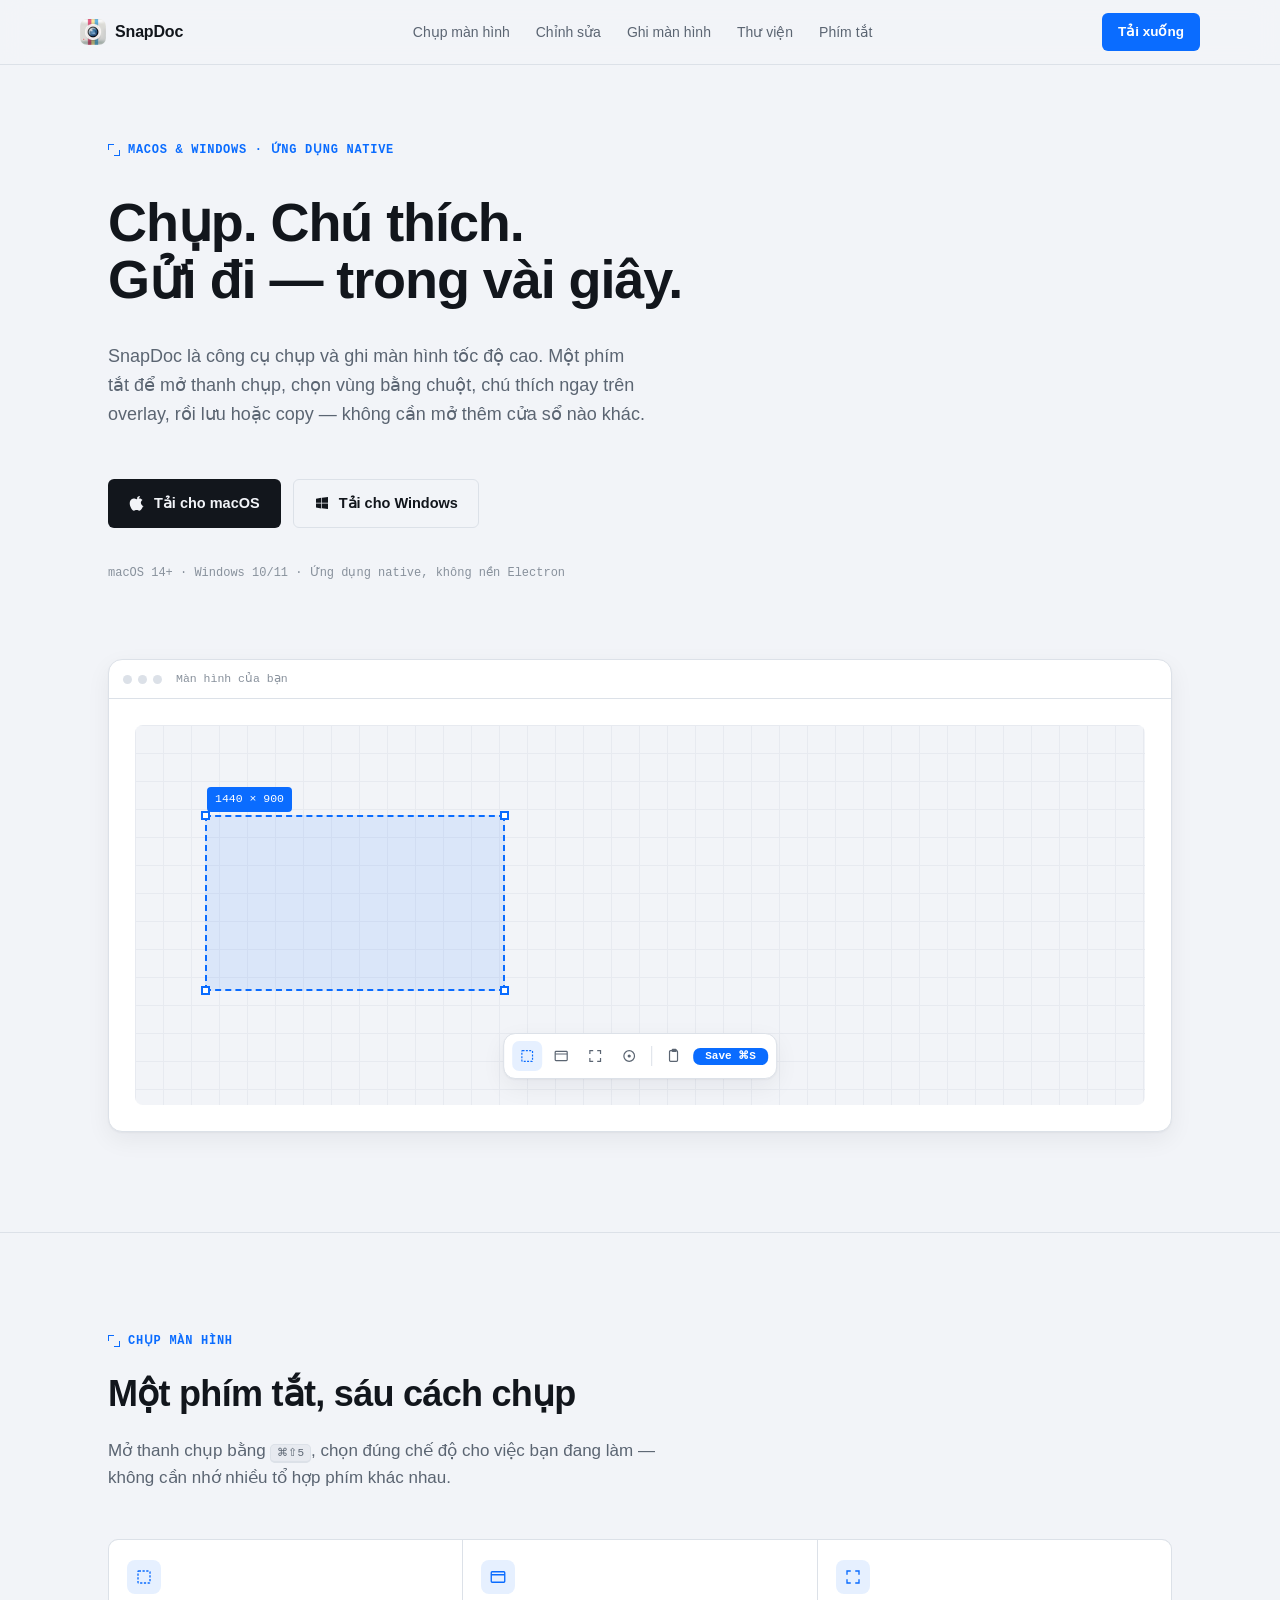
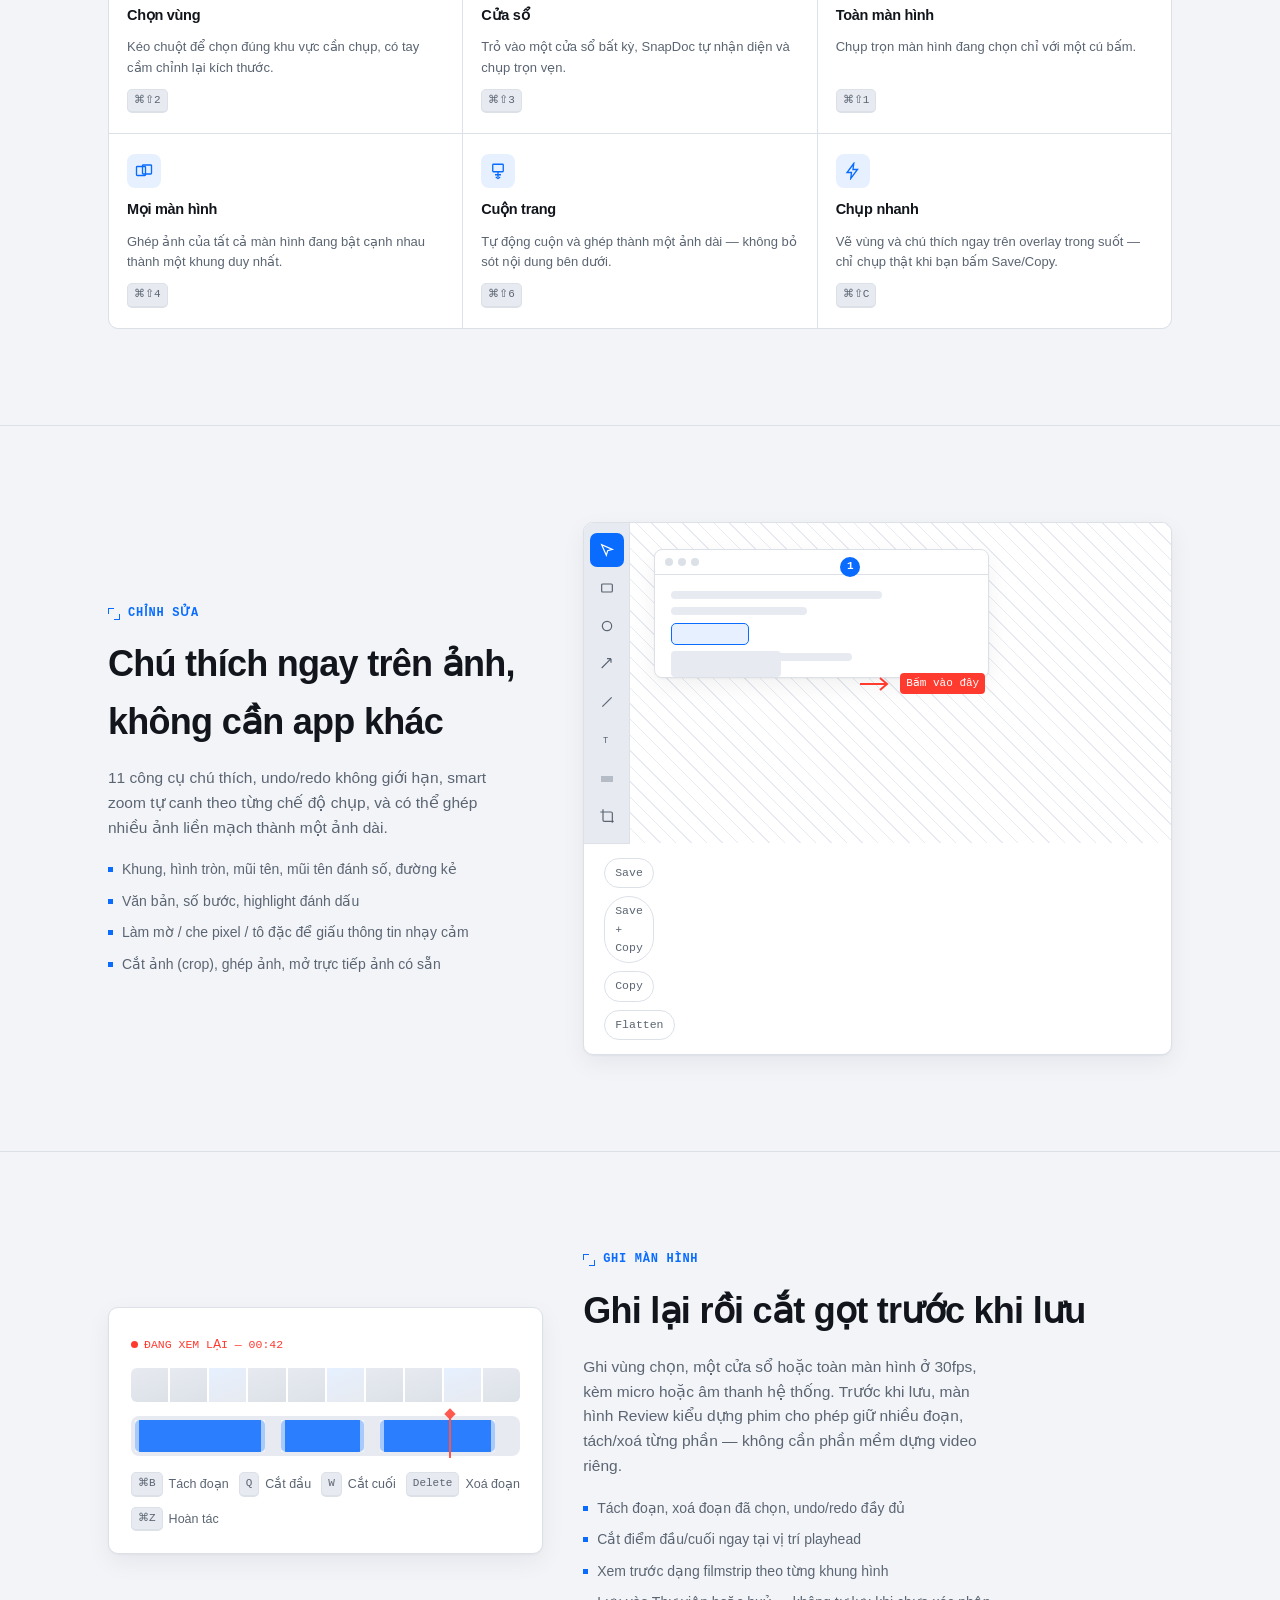
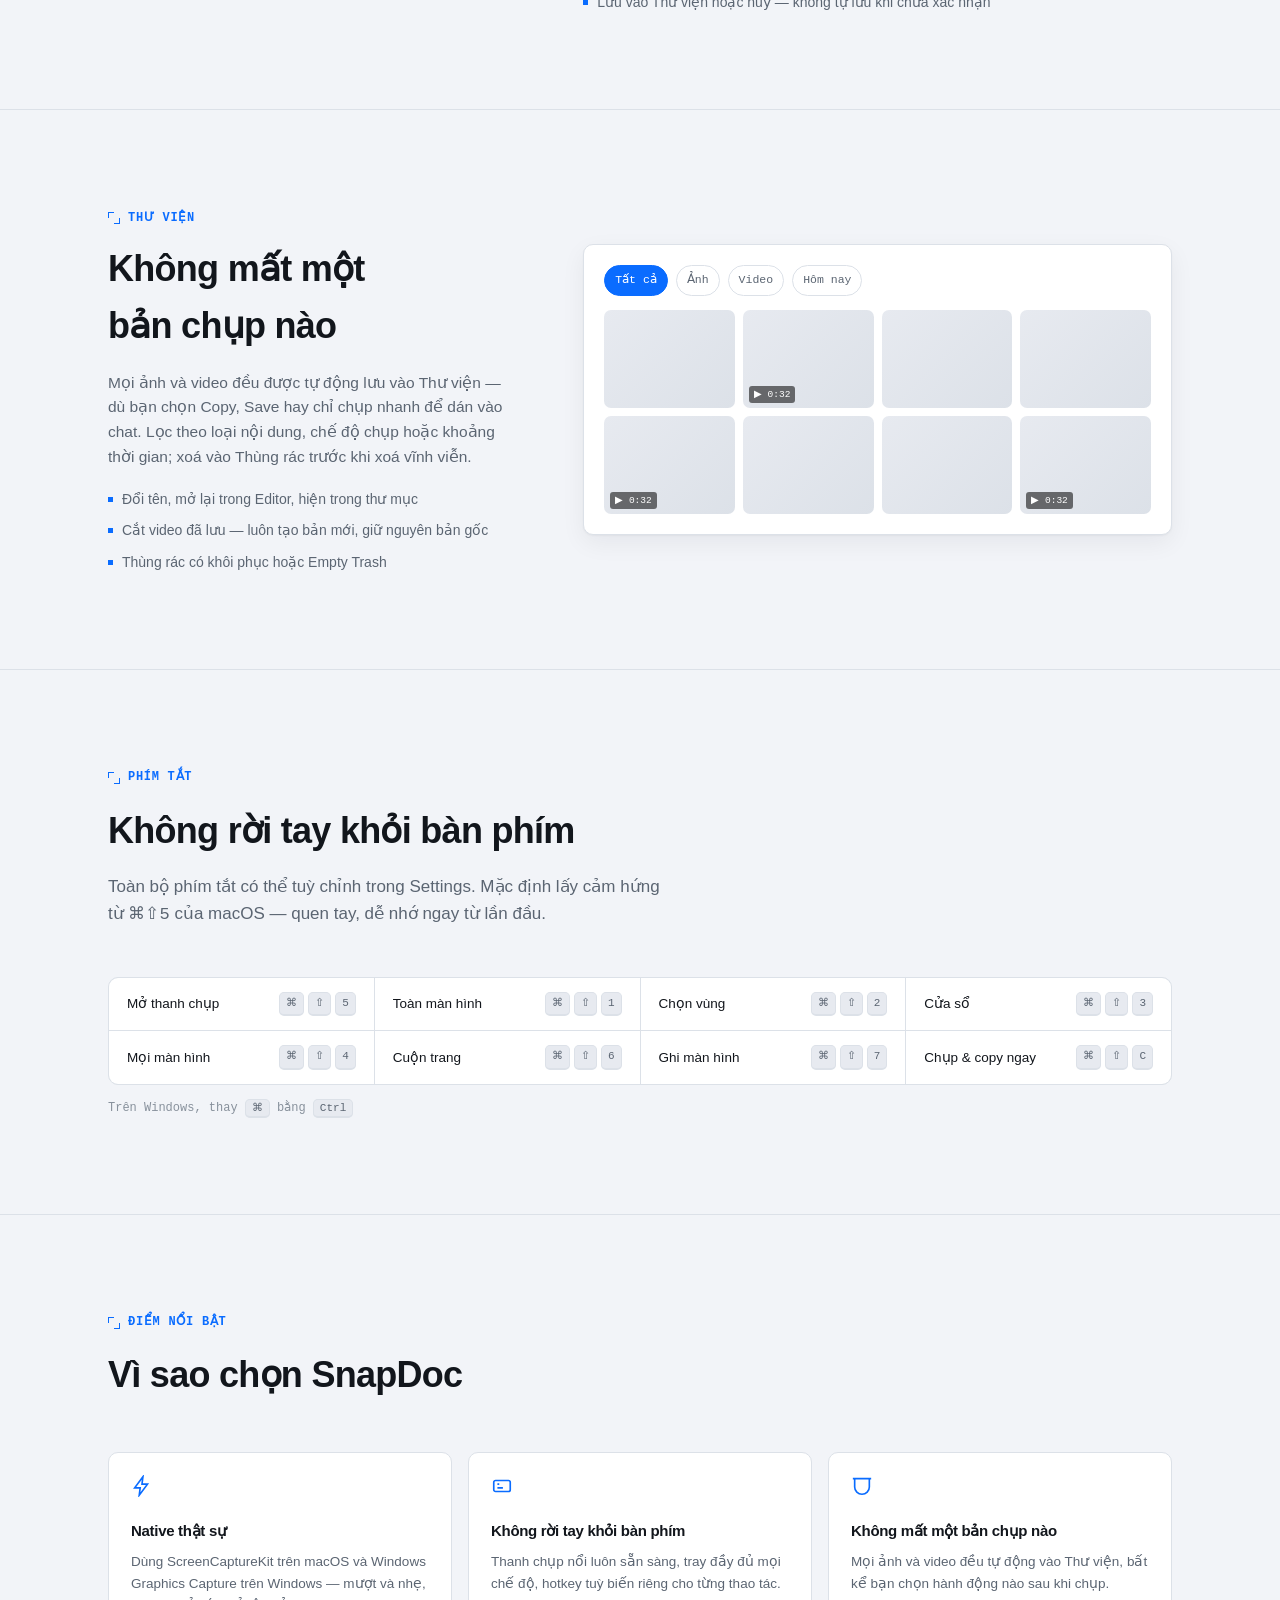
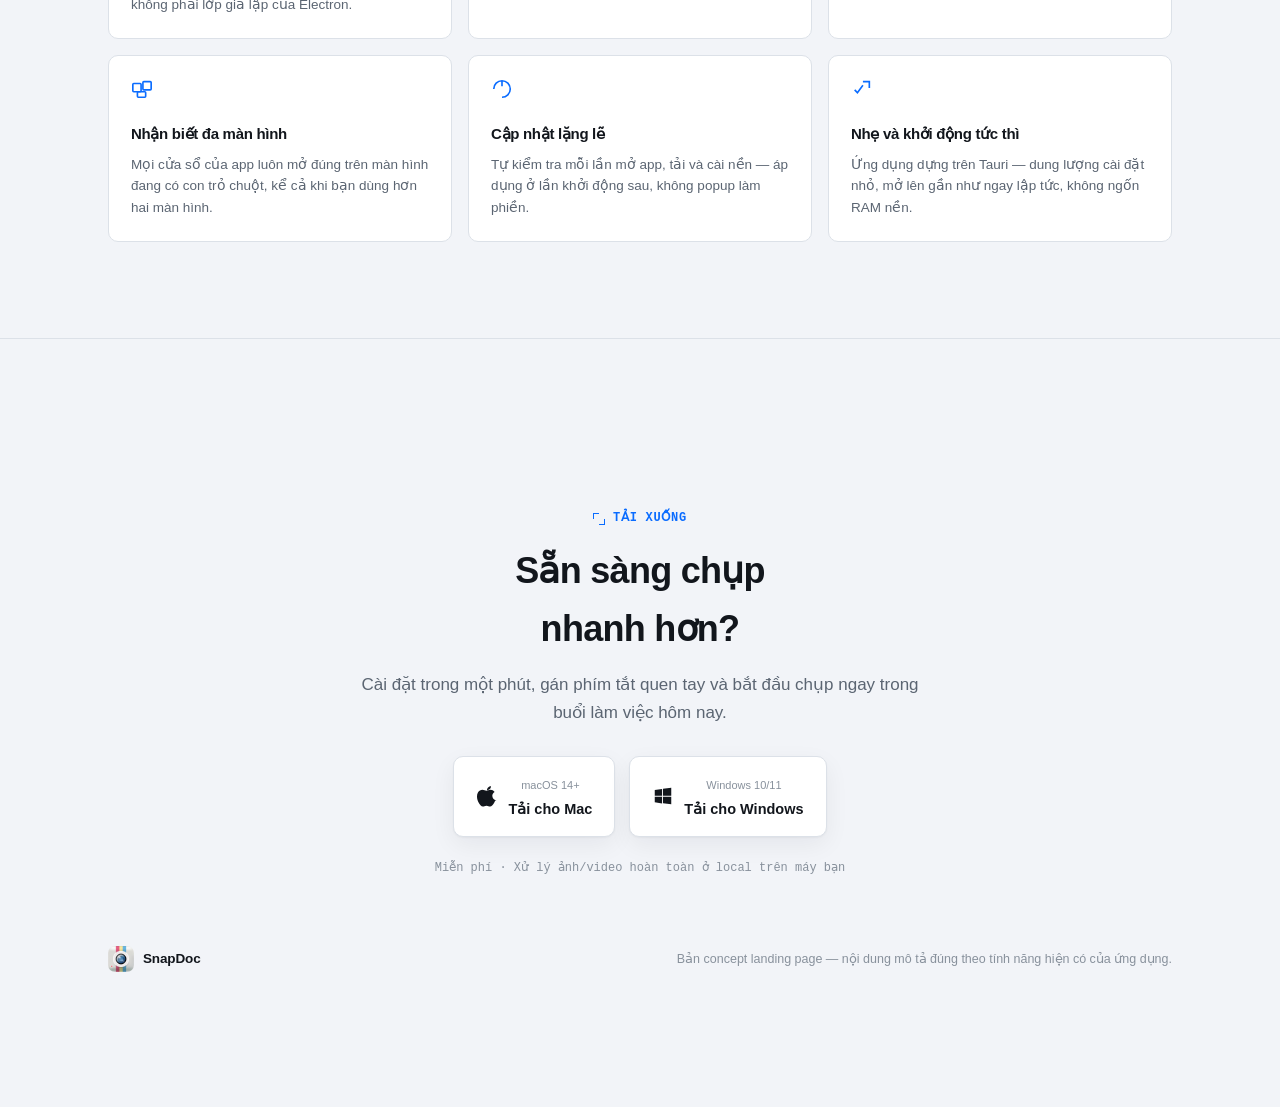
==== index.html @ 735148d5 "Add SnapDoc landing page Concept landing page introducing SnapDoc, a native macOS/Windows screenshot" ====
<!DOCTYPE html>
<html lang="vi">
<head>
  <meta charset="utf-8" />
  <meta name="viewport" content="width=device-width, initial-scale=1" />
  <title>SnapDoc — Chụp &amp; ghi màn hình tốc độ cao</title>
  <meta name="description" content="SnapDoc là công cụ chụp và ghi màn hình tốc độ cao cho macOS và Windows: chụp, chú thích, ghi màn hình, thư viện tự động và phím tắt tuỳ chỉnh." />
  <link rel="icon" type="image/png" href="assets/app-icon.png" />
  <link rel="stylesheet" href="css/style.css" />
</head>
<body>
<div class="nav">
  <div class="wrap nav-row">
    <a class="brand" href="#top"><img src="assets/app-icon.png" alt="" /> SnapDoc</a>
    <ul class="nav-links">
      <li><a href="#capture">Chụp màn hình</a></li>
      <li><a href="#edit">Chỉnh sửa</a></li>
      <li><a href="#record">Ghi màn hình</a></li>
      <li><a href="#library">Thư viện</a></li>
      <li><a href="#shortcuts">Phím tắt</a></li>
    </ul>
    <a class="nav-cta" href="#download">Tải xuống</a>
  </div>
</div>

<div id="top"></div>

<!-- ================= HERO ================= -->
<section class="hero">
  <div class="wrap hero-grid">
    <div class="eyebrow"><span class="bracket"></span>MACOS &amp; WINDOWS · ỨNG DỤNG NATIVE</div>
    <h1>Chụp. Chú thích.<br />Gửi đi — trong vài giây.</h1>
    <p class="lede">SnapDoc là công cụ chụp và ghi màn hình tốc độ cao. Một phím tắt để mở thanh chụp, chọn vùng bằng chuột, chú thích ngay trên overlay, rồi lưu hoặc copy — không cần mở thêm cửa sổ nào khác.</p>
    <div class="cta-row">
      <a class="btn btn-primary" href="#download">
        <svg width="16" height="16" viewBox="0 0 24 24" fill="currentColor"><path d="M16.365 1.43c0 1.14-.493 2.21-1.278 2.977-.865.84-2.09 1.4-3.106 1.313-.126-1.078.457-2.24 1.245-3.007.866-.84 2.315-1.417 3.14-1.283zM20.86 17.19c-.542 1.243-.8 1.8-1.494 2.9-.968 1.53-2.335 3.44-4.03 3.454-1.508.014-1.897-.98-3.943-.97-2.046.01-2.474.986-3.983.972-1.695-.015-2.99-1.732-3.96-3.26-2.717-4.28-3.006-9.303-1.327-11.98 1.194-1.9 3.08-3.01 4.856-3.01 1.807 0 2.945 1 4.44 1 1.448 0 2.334-1 4.44-1 1.582 0 3.258.862 4.452 2.35-3.913 2.145-3.276 7.735 1.99 9.544z"/></svg>
        Tải cho macOS
      </a>
      <a class="btn btn-ghost" href="#download">
        <svg width="16" height="16" viewBox="0 0 24 24" fill="currentColor"><path d="M3 5.5L11 4.3V11.7H3V5.5M12 4.15L21 3V11.7H12V4.15M3 12.7H11V20.1L3 18.9V12.7M12 12.7H21V21L12 19.85V12.7Z"/></svg>
        Tải cho Windows
      </a>
    </div>
    <div class="fine">macOS 14+ · Windows 10/11 · Ứng dụng native, không nền Electron</div>

    <div class="stage">
      <div class="stage-chrome"><span class="dot"></span><span class="dot"></span><span class="dot"></span><span class="stage-title">Màn hình của bạn</span></div>
      <div class="desk">
        <div class="marquee">
          <span class="dim-chip">1440 × 900</span>
          <span class="handle h-tl"></span><span class="handle h-tr"></span><span class="handle h-bl"></span><span class="handle h-br"></span>
        </div>
        <div class="capbar">
          <div class="ic on"><svg viewBox="0 0 24 24" fill="none" stroke="currentColor" stroke-width="1.8"><rect x="4" y="4" width="16" height="16" rx="1" stroke-dasharray="3 2"/></svg></div>
          <div class="ic"><svg viewBox="0 0 24 24" fill="none" stroke="currentColor" stroke-width="1.8"><rect x="3" y="5" width="18" height="14" rx="1.2"/><line x1="3" y1="9" x2="21" y2="9"/></svg></div>
          <div class="ic"><svg viewBox="0 0 24 24" fill="none" stroke="currentColor" stroke-width="1.8"><path d="M4 9V4h5M20 9V4h-5M4 15v5h5M20 15v5h-5"/></svg></div>
          <div class="ic"><svg viewBox="0 0 24 24" fill="none" stroke="currentColor" stroke-width="1.8"><circle cx="12" cy="12" r="8"/><circle cx="12" cy="12" r="2.4" fill="currentColor" stroke="none"/></svg></div>
          <span class="sep"></span>
          <div class="ic"><svg viewBox="0 0 24 24" fill="none" stroke="currentColor" stroke-width="1.8"><rect x="5" y="4" width="12" height="16" rx="1.5"/><rect x="9" y="2" width="6" height="3" rx="1"/></svg></div>
          <div class="save">Save ⌘S</div>
        </div>
      </div>
    </div>
  </div>
</section>

<!-- ================= CAPTURE MODES ================= -->
<section id="capture">
  <div class="wrap">
    <div class="section-head">
      <div class="eyebrow"><span class="bracket"></span>CHỤP MÀN HÌNH</div>
      <h2>Một phím tắt, sáu cách chụp</h2>
      <p class="lede">Mở thanh chụp bằng <kbd style="margin:0">⌘⇧5</kbd>, chọn đúng chế độ cho việc bạn đang làm — không cần nhớ nhiều tổ hợp phím khác nhau.</p>
    </div>
    <div class="modes-grid">
      <div class="mode-card">
        <div class="mode-ic"><svg viewBox="0 0 24 24" fill="none" stroke="currentColor" stroke-width="1.8"><rect x="4" y="4" width="16" height="16" rx="1" stroke-dasharray="3 2"/></svg></div>
        <h3>Chọn vùng</h3>
        <p>Kéo chuột để chọn đúng khu vực cần chụp, có tay cầm chỉnh lại kích thước.</p>
        <kbd>⌘⇧2</kbd>
      </div>
      <div class="mode-card">
        <div class="mode-ic"><svg viewBox="0 0 24 24" fill="none" stroke="currentColor" stroke-width="1.8"><rect x="3" y="5" width="18" height="14" rx="1.2"/><line x1="3" y1="9" x2="21" y2="9"/></svg></div>
        <h3>Cửa sổ</h3>
        <p>Trỏ vào một cửa sổ bất kỳ, SnapDoc tự nhận diện và chụp trọn vẹn.</p>
        <kbd>⌘⇧3</kbd>
      </div>
      <div class="mode-card">
        <div class="mode-ic"><svg viewBox="0 0 24 24" fill="none" stroke="currentColor" stroke-width="1.8"><path d="M4 9V4h5M20 9V4h-5M4 15v5h5M20 15v5h-5"/></svg></div>
        <h3>Toàn màn hình</h3>
        <p>Chụp trọn màn hình đang chọn chỉ với một cú bấm.</p>
        <kbd>⌘⇧1</kbd>
      </div>
      <div class="mode-card">
        <div class="mode-ic"><svg viewBox="0 0 24 24" fill="none" stroke="currentColor" stroke-width="1.8"><rect x="2" y="6" width="12" height="12" rx="1"/><rect x="10" y="4" width="12" height="12" rx="1"/></svg></div>
        <h3>Mọi màn hình</h3>
        <p>Ghép ảnh của tất cả màn hình đang bật cạnh nhau thành một khung duy nhất.</p>
        <kbd>⌘⇧4</kbd>
      </div>
      <div class="mode-card">
        <div class="mode-ic"><svg viewBox="0 0 24 24" fill="none" stroke="currentColor" stroke-width="1.8"><rect x="5" y="3" width="14" height="10" rx="1"/><path d="M8 17h8M12 13v7M9 20l3 2 3-2"/></svg></div>
        <h3>Cuộn trang</h3>
        <p>Tự động cuộn và ghép thành một ảnh dài — không bỏ sót nội dung bên dưới.</p>
        <kbd>⌘⇧6</kbd>
      </div>
      <div class="mode-card">
        <div class="mode-ic"><svg viewBox="0 0 24 24" fill="none" stroke="currentColor" stroke-width="1.8"><path d="M13 2 4 14h6l-1 8 9-12h-6l1-8z"/></svg></div>
        <h3>Chụp nhanh</h3>
        <p>Vẽ vùng và chú thích ngay trên overlay trong suốt — chỉ chụp thật khi bạn bấm Save/Copy.</p>
        <kbd>⌘⇧C</kbd>
      </div>
    </div>
  </div>
</section>

<!-- ================= EDITOR ================= -->
<section id="edit">
  <div class="wrap feature">
    <div class="f-copy">
      <div class="eyebrow"><span class="bracket"></span>CHỈNH SỬA</div>
      <h2>Chú thích ngay trên ảnh, không cần app khác</h2>
      <p>11 công cụ chú thích, undo/redo không giới hạn, smart zoom tự canh theo từng chế độ chụp, và có thể ghép nhiều ảnh liền mạch thành một ảnh dài.</p>
      <ul class="taglist">
        <li>Khung, hình tròn, mũi tên, mũi tên đánh số, đường kẻ</li>
        <li>Văn bản, số bước, highlight đánh dấu</li>
        <li>Làm mờ / che pixel / tô đặc để giấu thông tin nhạy cảm</li>
        <li>Cắt ảnh (crop), ghép ảnh, mở trực tiếp ảnh có sẵn</li>
      </ul>
    </div>
    <div class="f-visual panel">
      <div class="editor-mock">
        <div class="e-rail">
          <div class="ic active"><svg viewBox="0 0 24 24" fill="none" stroke="currentColor" stroke-width="1.8"><path d="M4 4l7 16 2-7 7-2z"/></svg></div>
          <div class="ic"><svg viewBox="0 0 24 24" fill="none" stroke="currentColor" stroke-width="1.8"><rect x="4" y="6" width="16" height="12" rx="1.5"/></svg></div>
          <div class="ic"><svg viewBox="0 0 24 24" fill="none" stroke="currentColor" stroke-width="1.8"><circle cx="12" cy="12" r="7"/></svg></div>
          <div class="ic"><svg viewBox="0 0 24 24" fill="none" stroke="currentColor" stroke-width="1.8"><path d="M4 18L18 4M18 4h-6M18 4v6"/></svg></div>
          <div class="ic"><svg viewBox="0 0 24 24" fill="none" stroke="currentColor" stroke-width="1.8"><path d="M5 19L19 5"/></svg></div>
          <div class="ic"><svg viewBox="0 0 24 24" fill="none" stroke="currentColor" stroke-width="1.6" font-family="var(--mono)"><text x="6" y="17" font-size="13" fill="currentColor" stroke="none">T</text></svg></div>
          <div class="ic"><svg viewBox="0 0 24 24" fill="none" stroke="currentColor" stroke-width="1.8"><rect x="3" y="9" width="18" height="9" fill="currentColor" stroke="none" opacity="0.35"/></svg></div>
          <div class="ic"><svg viewBox="0 0 24 24" fill="none" stroke="currentColor" stroke-width="1.8"><path d="M6 2v16a2 2 0 0 0 2 2h14M2 6h16a2 2 0 0 1 2 2v14"/></svg></div>
        </div>
        <div class="e-canvas">
          <div class="win-mock">
            <div class="bar"><span class="d"></span><span class="d"></span><span class="d"></span></div>
            <div class="body">
              <div class="fake-line" style="width:70%"></div>
              <div class="fake-line" style="width:45%"></div>
              <div class="fake-btn"></div>
              <div class="fake-line" style="width:60%;position:relative;"><span class="blur-box" style="left:0;top:-2px;width:110px"></span></div>
            </div>
          </div>
          <div class="step-badge" style="top:34px;left:210px">1</div>
          <div class="arrow-note" style="top:150px;left:230px">
            <svg width="34" height="14" viewBox="0 0 34 14"><path d="M0 7h26M20 1l7 6-7 6" fill="none" stroke="currentColor" stroke-width="2"/></svg>
            <span>Bấm vào đây</span>
          </div>
        </div>
        <div class="export-row">
          <span class="chip">Save</span><span class="chip">Save + Copy</span><span class="chip">Copy</span><span class="chip">Flatten</span>
        </div>
      </div>
    </div>
  </div>
</section>

<!-- ================= RECORDING ================= -->
<section id="record">
  <div class="wrap feature rev">
    <div class="f-copy">
      <div class="eyebrow"><span class="bracket"></span>GHI MÀN HÌNH</div>
      <h2>Ghi lại rồi cắt gọt trước khi lưu</h2>
      <p>Ghi vùng chọn, một cửa sổ hoặc toàn màn hình ở 30fps, kèm micro hoặc âm thanh hệ thống. Trước khi lưu, màn hình Review kiểu dựng phim cho phép giữ nhiều đoạn, tách/xoá từng phần — không cần phần mềm dựng video riêng.</p>
      <ul class="taglist">
        <li>Tách đoạn, xoá đoạn đã chọn, undo/redo đầy đủ</li>
        <li>Cắt điểm đầu/cuối ngay tại vị trí playhead</li>
        <li>Xem trước dạng filmstrip theo từng khung hình</li>
        <li>Lưu vào Thư viện hoặc huỷ — không tự lưu khi chưa xác nhận</li>
      </ul>
    </div>
    <div class="f-visual panel">
      <div class="timeline-mock">
        <div class="rec-live"><span class="rec-dot"></span>ĐANG XEM LẠI — 00:42</div>
        <div class="film">
          <i></i><i></i><i></i><i></i><i></i><i></i><i></i><i></i><i></i><i></i>
        </div>
        <div class="track">
          <div class="seg" style="width:34%"><span class="grip l"></span><span class="grip r"></span></div>
          <div class="seg gap"></div>
          <div class="seg" style="width:22%"><span class="grip l"></span><span class="grip r"></span></div>
          <div class="seg gap"></div>
          <div class="seg" style="width:30%"><span class="grip l"></span><span class="grip r"></span><span class="playhead" style="left:60%"></span></div>
        </div>
        <div class="kbd-row">
          <span class="kv"><kbd>⌘B</kbd>Tách đoạn</span>
          <span class="kv"><kbd>Q</kbd>Cắt đầu</span>
          <span class="kv"><kbd>W</kbd>Cắt cuối</span>
          <span class="kv"><kbd>Delete</kbd>Xoá đoạn</span>
          <span class="kv"><kbd>⌘Z</kbd>Hoàn tác</span>
        </div>
      </div>
    </div>
  </div>
</section>

<!-- ================= LIBRARY ================= -->
<section id="library">
  <div class="wrap feature">
    <div class="f-copy">
      <div class="eyebrow"><span class="bracket"></span>THƯ VIỆN</div>
      <h2>Không mất một bản chụp nào</h2>
      <p>Mọi ảnh và video đều được tự động lưu vào Thư viện — dù bạn chọn Copy, Save hay chỉ chụp nhanh để dán vào chat. Lọc theo loại nội dung, chế độ chụp hoặc khoảng thời gian; xoá vào Thùng rác trước khi xoá vĩnh viễn.</p>
      <ul class="taglist">
        <li>Đổi tên, mở lại trong Editor, hiện trong thư mục</li>
        <li>Cắt video đã lưu — luôn tạo bản mới, giữ nguyên bản gốc</li>
        <li>Thùng rác có khôi phục hoặc Empty Trash</li>
      </ul>
    </div>
    <div class="f-visual panel">
      <div class="lib-mock">
        <div class="lib-filters">
          <span class="chip on">Tất cả</span><span class="chip">Ảnh</span><span class="chip">Video</span><span class="chip">Hôm nay</span>
        </div>
        <div class="lib-grid">
          <div class="tile"></div><div class="tile vid"></div><div class="tile"></div><div class="tile"></div>
          <div class="tile vid"></div><div class="tile"></div><div class="tile"></div><div class="tile vid"></div>
        </div>
      </div>
    </div>
  </div>
</section>

<!-- ================= SHORTCUTS ================= -->
<section id="shortcuts">
  <div class="wrap">
    <div class="section-head">
      <div class="eyebrow"><span class="bracket"></span>PHÍM TẮT</div>
      <h2>Không rời tay khỏi bàn phím</h2>
      <p class="lede">Toàn bộ phím tắt có thể tuỳ chỉnh trong Settings. Mặc định lấy cảm hứng từ <code style="font-family:var(--mono)">⌘⇧5</code> của macOS — quen tay, dễ nhớ ngay từ lần đầu.</p>
    </div>
    <div class="sc-grid">
      <div class="sc-row"><span class="name">Mở thanh chụp</span><span class="sc-keys"><kbd>⌘</kbd><kbd>⇧</kbd><kbd>5</kbd></span></div>
      <div class="sc-row"><span class="name">Toàn màn hình</span><span class="sc-keys"><kbd>⌘</kbd><kbd>⇧</kbd><kbd>1</kbd></span></div>
      <div class="sc-row"><span class="name">Chọn vùng</span><span class="sc-keys"><kbd>⌘</kbd><kbd>⇧</kbd><kbd>2</kbd></span></div>
      <div class="sc-row"><span class="name">Cửa sổ</span><span class="sc-keys"><kbd>⌘</kbd><kbd>⇧</kbd><kbd>3</kbd></span></div>
      <div class="sc-row"><span class="name">Mọi màn hình</span><span class="sc-keys"><kbd>⌘</kbd><kbd>⇧</kbd><kbd>4</kbd></span></div>
      <div class="sc-row"><span class="name">Cuộn trang</span><span class="sc-keys"><kbd>⌘</kbd><kbd>⇧</kbd><kbd>6</kbd></span></div>
      <div class="sc-row"><span class="name">Ghi màn hình</span><span class="sc-keys"><kbd>⌘</kbd><kbd>⇧</kbd><kbd>7</kbd></span></div>
      <div class="sc-row"><span class="name">Chụp &amp; copy ngay</span><span class="sc-keys"><kbd>⌘</kbd><kbd>⇧</kbd><kbd>C</kbd></span></div>
    </div>
    <div class="fine" style="margin-top:14px">Trên Windows, thay <kbd style="margin:0">⌘</kbd> bằng <kbd style="margin:0">Ctrl</kbd></div>
  </div>
</section>

<!-- ================= HIGHLIGHTS ================= -->
<section id="why">
  <div class="wrap">
    <div class="section-head">
      <div class="eyebrow"><span class="bracket"></span>ĐIỂM NỔI BẬT</div>
      <h2>Vì sao chọn SnapDoc</h2>
    </div>
    <div class="hi-grid">
      <div class="hi-card">
        <span class="bracket"></span>
        <div class="hi-ic"><svg viewBox="0 0 24 24" fill="none" stroke="currentColor" stroke-width="1.8"><path d="M13 2 4 14h6l-1 8 9-12h-6l1-8z"/></svg></div>
        <h3>Native thật sự</h3>
        <p>Dùng ScreenCaptureKit trên macOS và Windows Graphics Capture trên Windows — mượt và nhẹ, không phải lớp giả lập của Electron.</p>
      </div>
      <div class="hi-card">
        <span class="bracket"></span>
        <div class="hi-ic"><svg viewBox="0 0 24 24" fill="none" stroke="currentColor" stroke-width="1.8"><rect x="3" y="6" width="18" height="12" rx="2"/><path d="M7 10h2M7 14h6"/></svg></div>
        <h3>Không rời tay khỏi bàn phím</h3>
        <p>Thanh chụp nổi luôn sẵn sàng, tray đầy đủ mọi chế độ, hotkey tuỳ biến riêng cho từng thao tác.</p>
      </div>
      <div class="hi-card">
        <span class="bracket"></span>
        <div class="hi-ic"><svg viewBox="0 0 24 24" fill="none" stroke="currentColor" stroke-width="1.8"><path d="M4 4v9a8 8 0 0 0 16 0V4M2 4h20"/></svg></div>
        <h3>Không mất một bản chụp nào</h3>
        <p>Mọi ảnh và video đều tự động vào Thư viện, bất kể bạn chọn hành động nào sau khi chụp.</p>
      </div>
      <div class="hi-card">
        <span class="bracket"></span>
        <div class="hi-ic"><svg viewBox="0 0 24 24" fill="none" stroke="currentColor" stroke-width="1.8"><rect x="2" y="6" width="9" height="9" rx="1"/><rect x="13" y="4" width="9" height="9" rx="1"/><rect x="7" y="15" width="9" height="6" rx="1"/></svg></div>
        <h3>Nhận biết đa màn hình</h3>
        <p>Mọi cửa sổ của app luôn mở đúng trên màn hình đang có con trỏ chuột, kể cả khi bạn dùng hơn hai màn hình.</p>
      </div>
      <div class="hi-card">
        <span class="bracket"></span>
        <div class="hi-ic"><svg viewBox="0 0 24 24" fill="none" stroke="currentColor" stroke-width="1.8"><path d="M12 3v6M12 21a9 9 0 1 0-9-9"/></svg></div>
        <h3>Cập nhật lặng lẽ</h3>
        <p>Tự kiểm tra mỗi lần mở app, tải và cài nền — áp dụng ở lần khởi động sau, không popup làm phiền.</p>
      </div>
      <div class="hi-card">
        <span class="bracket"></span>
        <div class="hi-ic"><svg viewBox="0 0 24 24" fill="none" stroke="currentColor" stroke-width="1.8"><path d="M4 13l3 3 6-8M13 4h7v7"/></svg></div>
        <h3>Nhẹ và khởi động tức thì</h3>
        <p>Ứng dụng dựng trên Tauri — dung lượng cài đặt nhỏ, mở lên gần như ngay lập tức, không ngốn RAM nền.</p>
      </div>
    </div>
  </div>
</section>

<!-- ================= DOWNLOAD ================= -->
<section id="download" style="border-bottom:none;">
  <div class="wrap dl-box">
    <div class="eyebrow" style="justify-content:center"><span class="bracket"></span>TẢI XUỐNG</div>
    <h2>Sẵn sàng chụp nhanh hơn?</h2>
    <p class="lede" style="margin-left:auto;margin-right:auto">Cài đặt trong một phút, gán phím tắt quen tay và bắt đầu chụp ngay trong buổi làm việc hôm nay.</p>
    <div class="dl-cta">
      <a class="plat-btn" href="#">
        <svg viewBox="0 0 24 24" fill="currentColor"><path d="M16.365 1.43c0 1.14-.493 2.21-1.278 2.977-.865.84-2.09 1.4-3.106 1.313-.126-1.078.457-2.24 1.245-3.007.866-.84 2.315-1.417 3.14-1.283zM20.86 17.19c-.542 1.243-.8 1.8-1.494 2.9-.968 1.53-2.335 3.44-4.03 3.454-1.508.014-1.897-.98-3.943-.97-2.046.01-2.474.986-3.983.972-1.695-.015-2.99-1.732-3.96-3.26-2.717-4.28-3.006-9.303-1.327-11.98 1.194-1.9 3.08-3.01 4.856-3.01 1.807 0 2.945 1 4.44 1 1.448 0 2.334-1 4.44-1 1.582 0 3.258.862 4.452 2.35-3.913 2.145-3.276 7.735 1.99 9.544z"/></svg>
        <span><span class="t1">macOS 14+</span><br /><span class="t2">Tải cho Mac</span></span>
      </a>
      <a class="plat-btn" href="#">
        <svg viewBox="0 0 24 24" fill="currentColor"><path d="M3 5.5L11 4.3V11.7H3V5.5M12 4.15L21 3V11.7H12V4.15M3 12.7H11V20.1L3 18.9V12.7M12 12.7H21V21L12 19.85V12.7Z"/></svg>
        <span><span class="t1">Windows 10/11</span><br /><span class="t2">Tải cho Windows</span></span>
      </a>
    </div>
    <div class="sysreq">Miễn phí · Xử lý ảnh/video hoàn toàn ở local trên máy bạn</div>
  </div>
  <div class="wrap">
    <footer>
      <a class="brand" href="#top"><img src="assets/app-icon.png" alt="" /> SnapDoc</a>
      <span class="fbits">Bản concept landing page — nội dung mô tả đúng theo tính năng hiện có của ứng dụng.</span>
    </footer>
  </div>
</section>
</body>
</html>
---- css/style.css ----
:root {
    --bg: #F2F4F8;
    --surface: #FFFFFF;
    --surface-2: #E7EAF0;
    --border: #DCE1E8;
    --ink: #12161C;
    --ink-dim: #5B6572;
    --ink-faint: #88919C;
    --accent: #0A6CFF;
    --accent-ink: #FFFFFF;
    --accent-soft: rgba(10,108,255,0.10);
    --record: #FF3B30;
    --shadow: 0 1px 2px rgba(20,24,32,0.04), 0 8px 24px rgba(20,24,32,0.06);
    --radius-s: 6px;
    --radius-m: 10px;
    --mono: ui-monospace, "SF Mono", "Cascadia Code", Menlo, Consolas, monospace;
    --sans: -apple-system, BlinkMacSystemFont, "Segoe UI", "Helvetica Neue", Arial, sans-serif;
  }

  @media (prefers-color-scheme: dark) {
    :root {
      --bg: #0C0F14;
      --surface: #151920;
      --surface-2: #1C212A;
      --border: #262C36;
      --ink: #E9ECF1;
      --ink-dim: #99A2AF;
      --ink-faint: #626B78;
      --accent: #4C9CFF;
      --accent-ink: #06101F;
      --accent-soft: rgba(76,156,255,0.14);
      --shadow: 0 1px 2px rgba(0,0,0,0.3), 0 12px 32px rgba(0,0,0,0.35);
    }
  }
  :root[data-theme="dark"] {
    --bg: #0C0F14; --surface: #151920; --surface-2: #1C212A; --border: #262C36;
    --ink: #E9ECF1; --ink-dim: #99A2AF; --ink-faint: #626B78;
    --accent: #4C9CFF; --accent-ink: #06101F; --accent-soft: rgba(76,156,255,0.14);
    --shadow: 0 1px 2px rgba(0,0,0,0.3), 0 12px 32px rgba(0,0,0,0.35);
  }
  :root[data-theme="light"] {
    --bg: #F2F4F8; --surface: #FFFFFF; --surface-2: #E7EAF0; --border: #DCE1E8;
    --ink: #12161C; --ink-dim: #5B6572; --ink-faint: #88919C;
    --accent: #0A6CFF; --accent-ink: #FFFFFF; --accent-soft: rgba(10,108,255,0.10);
    --shadow: 0 1px 2px rgba(20,24,32,0.04), 0 8px 24px rgba(20,24,32,0.06);
  }

  * { box-sizing: border-box; }
  body {
    margin: 0;
    background: var(--bg);
    color: var(--ink);
    font-family: var(--sans);
    line-height: 1.6;
    -webkit-font-smoothing: antialiased;
  }
  a { color: inherit; }
  ::selection { background: var(--accent-soft); }

  .wrap { max-width: 1120px; margin: 0 auto; padding: 0 28px; }

  /* ---------- nav ---------- */
  .nav {
    position: sticky; top: 0; z-index: 40;
    backdrop-filter: blur(14px) saturate(1.4);
    background: color-mix(in srgb, var(--bg) 78%, transparent);
    border-bottom: 1px solid var(--border);
  }
  .nav-row {
    display: flex; align-items: center; justify-content: space-between;
    padding: 13px 0;
  }
  .brand { display: flex; align-items: center; gap: 9px; font-weight: 700; font-size: 16px; letter-spacing: -0.01em; text-decoration: none; }
  .brand img { width: 26px; height: 26px; border-radius: 7px; display: block; }
  .nav-links { display: flex; gap: 26px; list-style: none; margin: 0; padding: 0; }
  .nav-links a { font-size: 14px; color: var(--ink-dim); text-decoration: none; }
  .nav-links a:hover { color: var(--ink); }
  .nav-cta {
    font-size: 13.5px; font-weight: 600; padding: 8px 16px; border-radius: var(--radius-s);
    background: var(--accent); color: var(--accent-ink); text-decoration: none;
  }
  @media (max-width: 720px) { .nav-links { display: none; } }

  /* ---------- generic section scaffolding ---------- */
  section { padding: 96px 0; border-bottom: 1px solid var(--border); }
  section:last-of-type { border-bottom: none; }
  .eyebrow {
    display: inline-flex; align-items: center; gap: 8px;
    font-family: var(--mono); font-size: 12px; letter-spacing: 0.06em; text-transform: uppercase;
    color: var(--accent); font-weight: 600; margin: 0 0 14px;
  }
  .bracket { width: 12px; height: 12px; position: relative; flex: none; }
  .bracket::before, .bracket::after {
    content: ""; position: absolute; width: 5px; height: 5px; border: 1.5px solid var(--accent);
  }
  .bracket::before { top: 0; left: 0; border-right: none; border-bottom: none; }
  .bracket::after { bottom: 0; right: 0; border-left: none; border-top: none; }
  h1, h2, h3 { text-wrap: balance; margin: 0; font-weight: 700; letter-spacing: -0.02em; }
  h2 { font-size: clamp(26px, 3.6vw, 36px); }
  .lede { font-size: 17px; color: var(--ink-dim); max-width: 60ch; margin: 14px 0 0; }
  .section-head { max-width: 640px; margin-bottom: 48px; }

  /* ---------- hero ---------- */
  .hero { padding: 76px 0 100px; border-bottom: 1px solid var(--border); }
  .hero-grid { display: grid; grid-template-columns: 1fr; gap: 20px; text-align: left; }
  .hero h1 { font-size: clamp(34px, 5.4vw, 54px); line-height: 1.06; }
  .hero .lede { font-size: 18px; max-width: 54ch; }
  .cta-row { display: flex; flex-wrap: wrap; gap: 12px; margin-top: 30px; }
  .btn {
    font-family: var(--sans); font-size: 14.5px; font-weight: 600; text-decoration: none;
    display: inline-flex; align-items: center; gap: 9px; padding: 12px 20px; border-radius: var(--radius-s);
    border: 1px solid transparent; cursor: pointer;
  }
  .btn-primary { background: var(--ink); color: var(--bg); }
  :root[data-theme="light"] .btn-primary, .btn-primary { background: var(--ink); color: var(--bg); }
  @media (prefers-color-scheme: dark) { .btn-primary { background: var(--ink); color: var(--bg); } }
  .btn-ghost { background: transparent; border-color: var(--border); color: var(--ink); }
  .btn-ghost:hover { border-color: var(--ink-faint); }
  .fine { font-family: var(--mono); font-size: 12px; color: var(--ink-faint); margin-top: 16px; }

  /* ---------- hero capture mockup ---------- */
  .stage {
    margin-top: 56px; border: 1px solid var(--border); border-radius: 14px;
    background: var(--surface); box-shadow: var(--shadow); overflow: hidden;
  }
  .stage-chrome { display: flex; align-items: center; gap: 6px; padding: 10px 14px; border-bottom: 1px solid var(--border); }
  .dot { width: 9px; height: 9px; border-radius: 50%; background: var(--border); }
  .stage-title { font-family: var(--mono); font-size: 11.5px; color: var(--ink-faint); margin-left: 8px; }
  .desk {
    position: relative; height: 380px; margin: 26px;
    border-radius: 8px; overflow: hidden;
    background:
      linear-gradient(var(--surface-2) 1px, transparent 1px) 0 0/28px 28px,
      linear-gradient(90deg, var(--surface-2) 1px, transparent 1px) 0 0/28px 28px,
      var(--bg);
  }
  .marquee {
    position: absolute; top: 90px; left: 70px; width: 300px; height: 176px;
    border: 2px dashed var(--accent);
    background: var(--accent-soft);
    animation: ants 16s linear infinite;
  }
  @media (prefers-reduced-motion: reduce) { .marquee { animation: none; } }
  @keyframes ants { to { background-position: 40px 0; } }
  .handle { position: absolute; width: 9px; height: 9px; border: 2px solid var(--accent); background: var(--surface); }
  .h-tl { top: -6px; left: -6px; } .h-tr { top: -6px; right: -6px; }
  .h-bl { bottom: -6px; left: -6px; } .h-br { bottom: -6px; right: -6px; }
  .dim-chip {
    position: absolute; top: -30px; left: 0; font-family: var(--mono); font-size: 11.5px;
    background: var(--accent); color: var(--accent-ink); padding: 3px 8px; border-radius: 4px;
  }
  .capbar {
    position: absolute; left: 50%; bottom: 26px; transform: translateX(-50%);
    display: flex; align-items: center; gap: 4px; padding: 7px 8px; border-radius: 12px;
    background: var(--surface); border: 1px solid var(--border); box-shadow: var(--shadow);
  }
  .capbar .ic { width: 30px; height: 30px; border-radius: 7px; display: flex; align-items: center; justify-content: center; color: var(--ink-dim); }
  .capbar .ic svg { width: 16px; height: 16px; }
  .capbar .sep { width: 1px; height: 20px; background: var(--border); margin: 0 3px; }
  .capbar .ic.on { background: var(--accent-soft); color: var(--accent); }
  .capbar .save { background: var(--accent); color: var(--accent-ink); font-family: var(--mono); font-size: 11px; font-weight: 600; padding: 0 12px; border-radius: 7px; }

  /* ---------- feature rows (alternating) ---------- */
  .feature { display: grid; grid-template-columns: 1fr; gap: 40px; align-items: center; }
  @media (min-width: 900px) { .feature { grid-template-columns: 0.85fr 1.15fr; } .feature.rev .f-copy { order: 2; } .feature.rev .f-visual { order: 1; } }
  .f-copy .eyebrow { margin-bottom: 12px; }
  .f-copy h2 { margin-bottom: 14px; }
  .f-copy p { color: var(--ink-dim); font-size: 15.5px; max-width: 46ch; }
  .taglist { list-style: none; margin: 18px 0 0; padding: 0; display: flex; flex-direction: column; gap: 9px; }
  .taglist li { font-size: 14px; color: var(--ink-dim); display: flex; gap: 9px; align-items: baseline; }
  .taglist li::before { content: ""; width: 5px; height: 5px; background: var(--accent); flex: none; transform: translateY(-2px); }
  .panel { border: 1px solid var(--border); border-radius: var(--radius-m); background: var(--surface); box-shadow: var(--shadow); overflow: hidden; }
  .panel-body { padding: 22px; }

  /* capture modes grid */
  .modes-grid { display: grid; grid-template-columns: repeat(3, 1fr); gap: 1px; background: var(--border); border: 1px solid var(--border); border-radius: var(--radius-m); overflow: hidden; }
  @media (max-width: 760px) { .modes-grid { grid-template-columns: repeat(2, 1fr); } }
  @media (max-width: 460px) { .modes-grid { grid-template-columns: 1fr; } }
  .mode-card { background: var(--surface); padding: 20px 18px; display: flex; flex-direction: column; gap: 10px; }
  .mode-ic { width: 34px; height: 34px; border-radius: 8px; background: var(--accent-soft); color: var(--accent); display: flex; align-items: center; justify-content: center; }
  .mode-ic svg { width: 18px; height: 18px; }
  .mode-card h3 { font-size: 14.5px; }
  .mode-card p { margin: 0; font-size: 13px; color: var(--ink-dim); }
  kbd {
    font-family: var(--mono); font-size: 11px; background: var(--surface-2); border: 1px solid var(--border);
    border-bottom-width: 2px; border-radius: 5px; padding: 2px 6px; color: var(--ink-dim); margin-top: auto; align-self: flex-start;
  }

  /* editor mockup */
  .editor-mock { display: grid; grid-template-columns: 46px 1fr; }
  .e-rail { border-right: 1px solid var(--border); padding: 10px 6px; display: flex; flex-direction: column; gap: 4px; background: var(--surface-2); }
  .e-rail .ic { width: 34px; height: 34px; border-radius: 7px; display: flex; align-items: center; justify-content: center; color: var(--ink-dim); }
  .e-rail .ic svg { width: 16px; height: 16px; }
  .e-rail .ic.active { background: var(--accent); color: var(--accent-ink); }
  .e-canvas { position: relative; padding: 20px; min-height: 260px; background: repeating-linear-gradient(45deg, var(--surface) 0 10px, var(--surface-2) 10px 11px); }
  .win-mock { position: absolute; top: 26px; left: 24px; width: 62%; border-radius: 8px; border: 1px solid var(--border); background: var(--surface); box-shadow: var(--shadow); }
  .win-mock .bar { display: flex; gap: 5px; padding: 8px 10px; border-bottom: 1px solid var(--border); }
  .win-mock .bar .d { width: 8px; height: 8px; border-radius: 50%; background: var(--border); }
  .win-mock .body { padding: 16px; display: flex; flex-direction: column; gap: 8px; }
  .fake-line { height: 8px; border-radius: 4px; background: var(--surface-2); }
  .fake-btn { width: 78px; height: 22px; border-radius: 5px; background: var(--accent-soft); border: 1px solid var(--accent); }
  .blur-box { position: absolute; width: 100px; height: 26px; backdrop-filter: blur(6px); background: var(--surface-2); border-radius: 4px; }
  .arrow-note { position: absolute; display: flex; align-items: center; gap: 6px; }
  .arrow-note svg { color: var(--record); }
  .arrow-note span { font-family: var(--mono); font-size: 11px; background: var(--record); color: #fff; padding: 2px 6px; border-radius: 4px; }
  .step-badge { position: absolute; width: 20px; height: 20px; border-radius: 50%; background: var(--accent); color: var(--accent-ink); font-family: var(--mono); font-size: 11px; font-weight: 700; display: flex; align-items: center; justify-content: center; }
  .export-row { display: flex; gap: 8px; padding: 14px 20px; border-top: 1px solid var(--border); flex-wrap: wrap; }
  .chip { font-family: var(--mono); font-size: 11.5px; padding: 5px 10px; border-radius: 999px; border: 1px solid var(--border); color: var(--ink-dim); }

  /* recording timeline mockup */
  .timeline-mock { padding: 22px; }
  .film { display: flex; gap: 2px; margin-bottom: 14px; border-radius: 6px; overflow: hidden; }
  .film i { flex: 1; height: 34px; background: linear-gradient(160deg, var(--surface-2), var(--border)); }
  .film i:nth-child(3n) { background: linear-gradient(160deg, var(--accent-soft), var(--surface-2)); }
  .track { position: relative; height: 40px; border-radius: 8px; background: var(--surface-2); display: flex; gap: 3px; padding: 4px; }
  .seg { height: 100%; border-radius: 5px; background: var(--accent); opacity: 0.85; position: relative; }
  .seg.gap { background: transparent; opacity: 1; width: 10px !important; }
  .seg .grip { position: absolute; top: 0; bottom: 0; width: 4px; background: rgba(255,255,255,0.6); }
  .seg .grip.l { left: 0; } .seg .grip.r { right: 0; }
  .playhead { position: absolute; top: -6px; bottom: -6px; width: 2px; background: var(--record); }
  .playhead::before { content: ""; position: absolute; top: -4px; left: -3px; width: 8px; height: 8px; background: var(--record); transform: rotate(45deg); }
  .rec-live { display: inline-flex; align-items: center; gap: 6px; font-family: var(--mono); font-size: 11.5px; color: var(--record); margin-bottom: 14px; }
  .rec-dot { width: 7px; height: 7px; border-radius: 50%; background: var(--record); animation: pulse 1.6s ease-in-out infinite; }
  @media (prefers-reduced-motion: reduce) { .rec-dot { animation: none; } }
  @keyframes pulse { 0%,100% { opacity: 1; } 50% { opacity: 0.35; } }
  .kbd-row { display: flex; gap: 10px; flex-wrap: wrap; margin-top: 16px; }
  .kbd-row .kv { display: flex; align-items: center; gap: 6px; font-size: 12.5px; color: var(--ink-dim); }

  /* library grid mockup */
  .lib-mock { padding: 20px; }
  .lib-filters { display: flex; gap: 8px; margin-bottom: 14px; flex-wrap: wrap; }
  .lib-filters .chip.on { background: var(--accent); color: var(--accent-ink); border-color: var(--accent); }
  .lib-grid { display: grid; grid-template-columns: repeat(4,1fr); gap: 8px; }
  @media (max-width: 520px) { .lib-grid { grid-template-columns: repeat(2,1fr); } }
  .tile { position: relative; aspect-ratio: 4/3; border-radius: 7px; background: linear-gradient(135deg, var(--surface-2), var(--border)); overflow: hidden; }
  .tile.vid::after { content: "▶ 0:32"; position: absolute; bottom: 5px; left: 6px; font-family: var(--mono); font-size: 9.5px; background: rgba(0,0,0,0.55); color: #fff; padding: 1px 5px; border-radius: 3px; }

  /* shortcuts */
  .sc-grid { display: grid; grid-template-columns: repeat(auto-fit,minmax(240px,1fr)); gap: 1px; background: var(--border); border: 1px solid var(--border); border-radius: var(--radius-m); overflow: hidden; }
  .sc-row { background: var(--surface); padding: 14px 18px; display: flex; align-items: center; justify-content: space-between; gap: 12px; }
  .sc-row .name { font-size: 13.5px; color: var(--ink); }
  .sc-keys { display: flex; gap: 4px; }

  /* highlights */
  .hi-grid { display: grid; grid-template-columns: repeat(3, 1fr); gap: 16px; }
  @media (max-width: 760px) { .hi-grid { grid-template-columns: repeat(2, 1fr); } }
  @media (max-width: 460px) { .hi-grid { grid-template-columns: 1fr; } }
  .hi-card { border: 1px solid var(--border); border-radius: var(--radius-m); padding: 22px; background: var(--surface); position: relative; transition: border-color .15s ease; }
  .hi-card:hover { border-color: var(--accent); }
  .hi-card .bracket { position: absolute; top: 14px; right: 14px; opacity: 0; transition: opacity .15s ease; }
  .hi-card:hover .bracket { opacity: 1; }
  .hi-ic { width: 30px; height: 30px; color: var(--accent); margin-bottom: 14px; }
  .hi-ic svg { width: 22px; height: 22px; }
  .hi-card h3 { font-size: 15px; margin-bottom: 8px; }
  .hi-card p { margin: 0; font-size: 13.5px; color: var(--ink-dim); }

  /* download / footer */
  .dl-box { text-align: center; padding: 72px 0 40px; }
  .dl-box h2 { max-width: 20ch; margin: 0 auto; }
  .dl-cta { display: flex; justify-content: center; gap: 14px; margin-top: 30px; flex-wrap: wrap; }
  .plat-btn { display: flex; align-items: center; gap: 10px; padding: 14px 22px; border-radius: var(--radius-m); border: 1px solid var(--border); background: var(--surface); text-decoration: none; box-shadow: var(--shadow); }
  .plat-btn svg { width: 22px; height: 22px; color: var(--ink); }
  .plat-btn .t1 { font-size: 11px; color: var(--ink-faint); }
  .plat-btn .t2 { font-size: 14.5px; font-weight: 600; }
  .sysreq { font-family: var(--mono); font-size: 12px; color: var(--ink-faint); margin-top: 22px; }
  footer { padding: 28px 0 40px; display: flex; justify-content: space-between; align-items: center; flex-wrap: wrap; gap: 12px; }
  footer .brand { font-size: 13.5px; }
  footer .fbits { font-size: 12.5px; color: var(--ink-faint); }

  @media (max-width: 640px) {
    section { padding: 64px 0; }
    .desk { height: auto; min-height: 300px; }
    .marquee { top: 60px; left: 24px; width: 60%; height: 130px; }
    .editor-mock { grid-template-columns: 1fr; }
    .e-rail { flex-direction: row; overflow-x: auto; border-right: none; border-bottom: 1px solid var(--border); }
  }
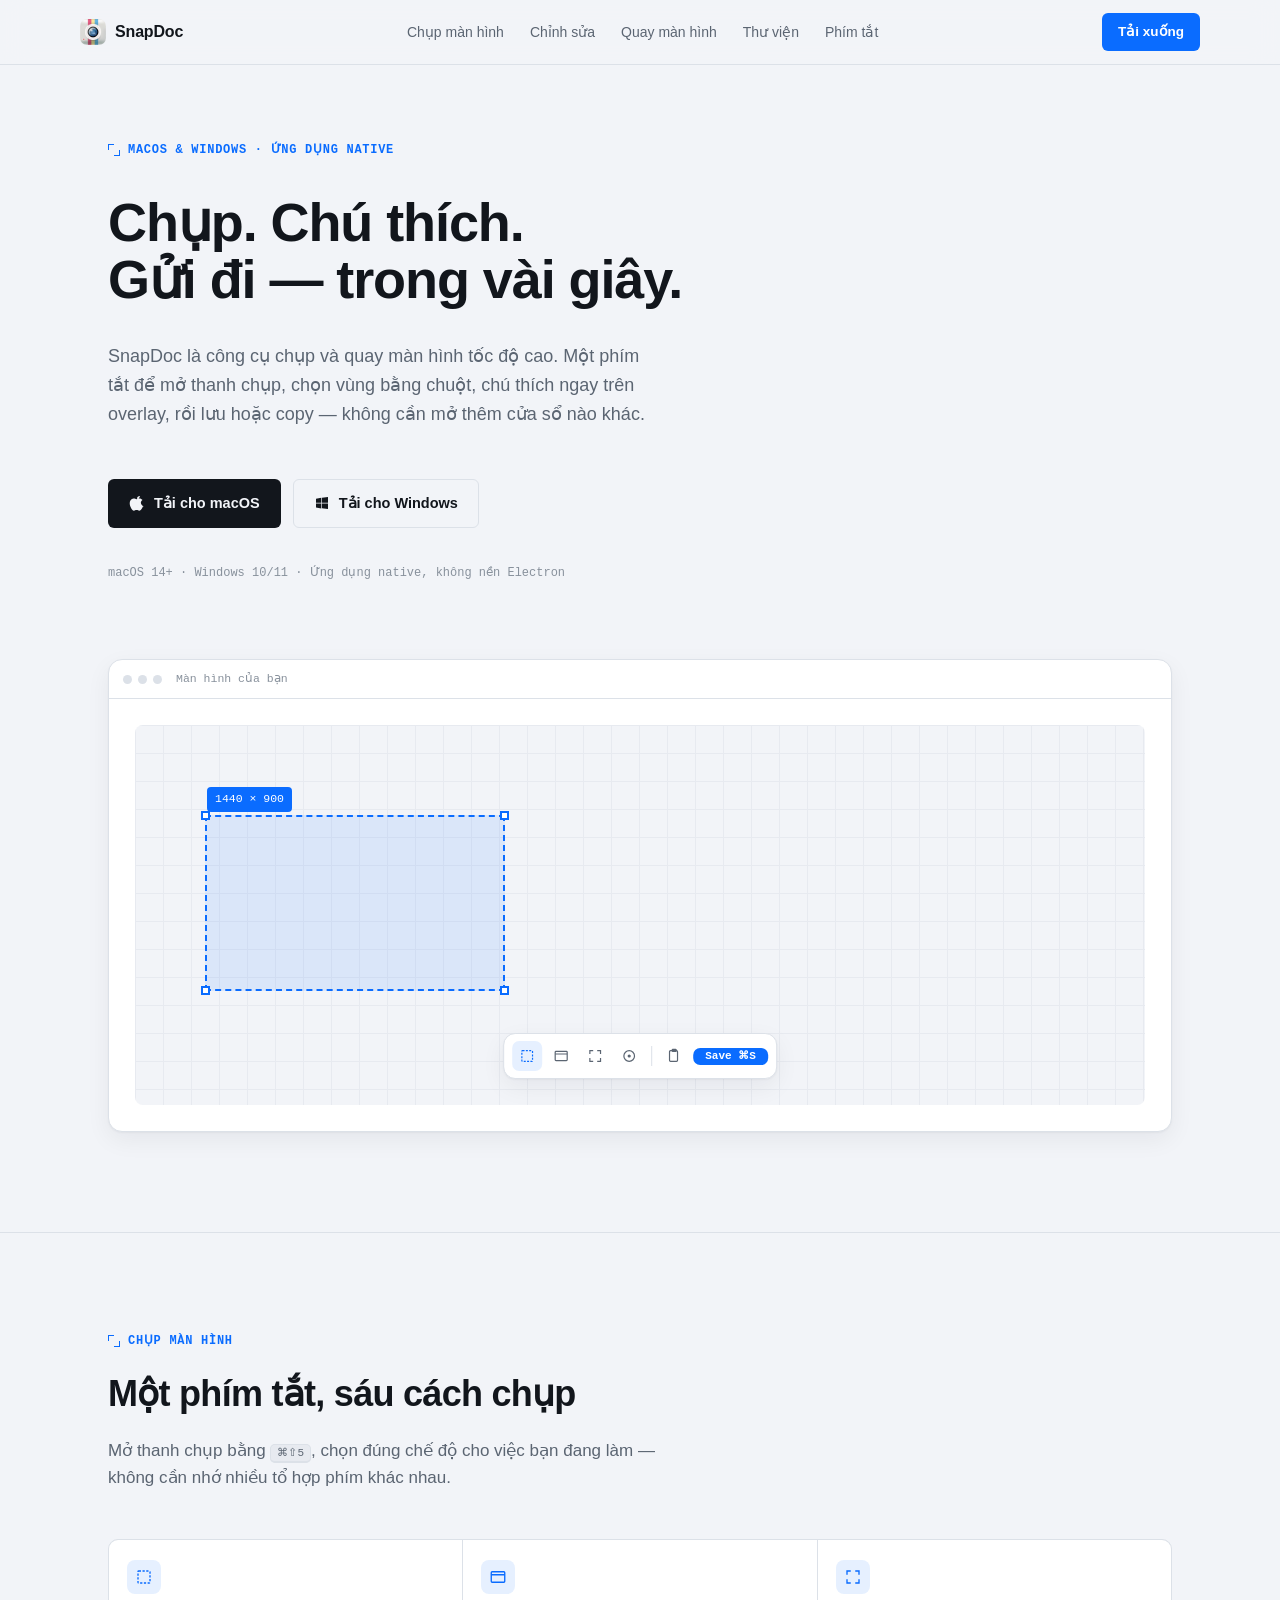
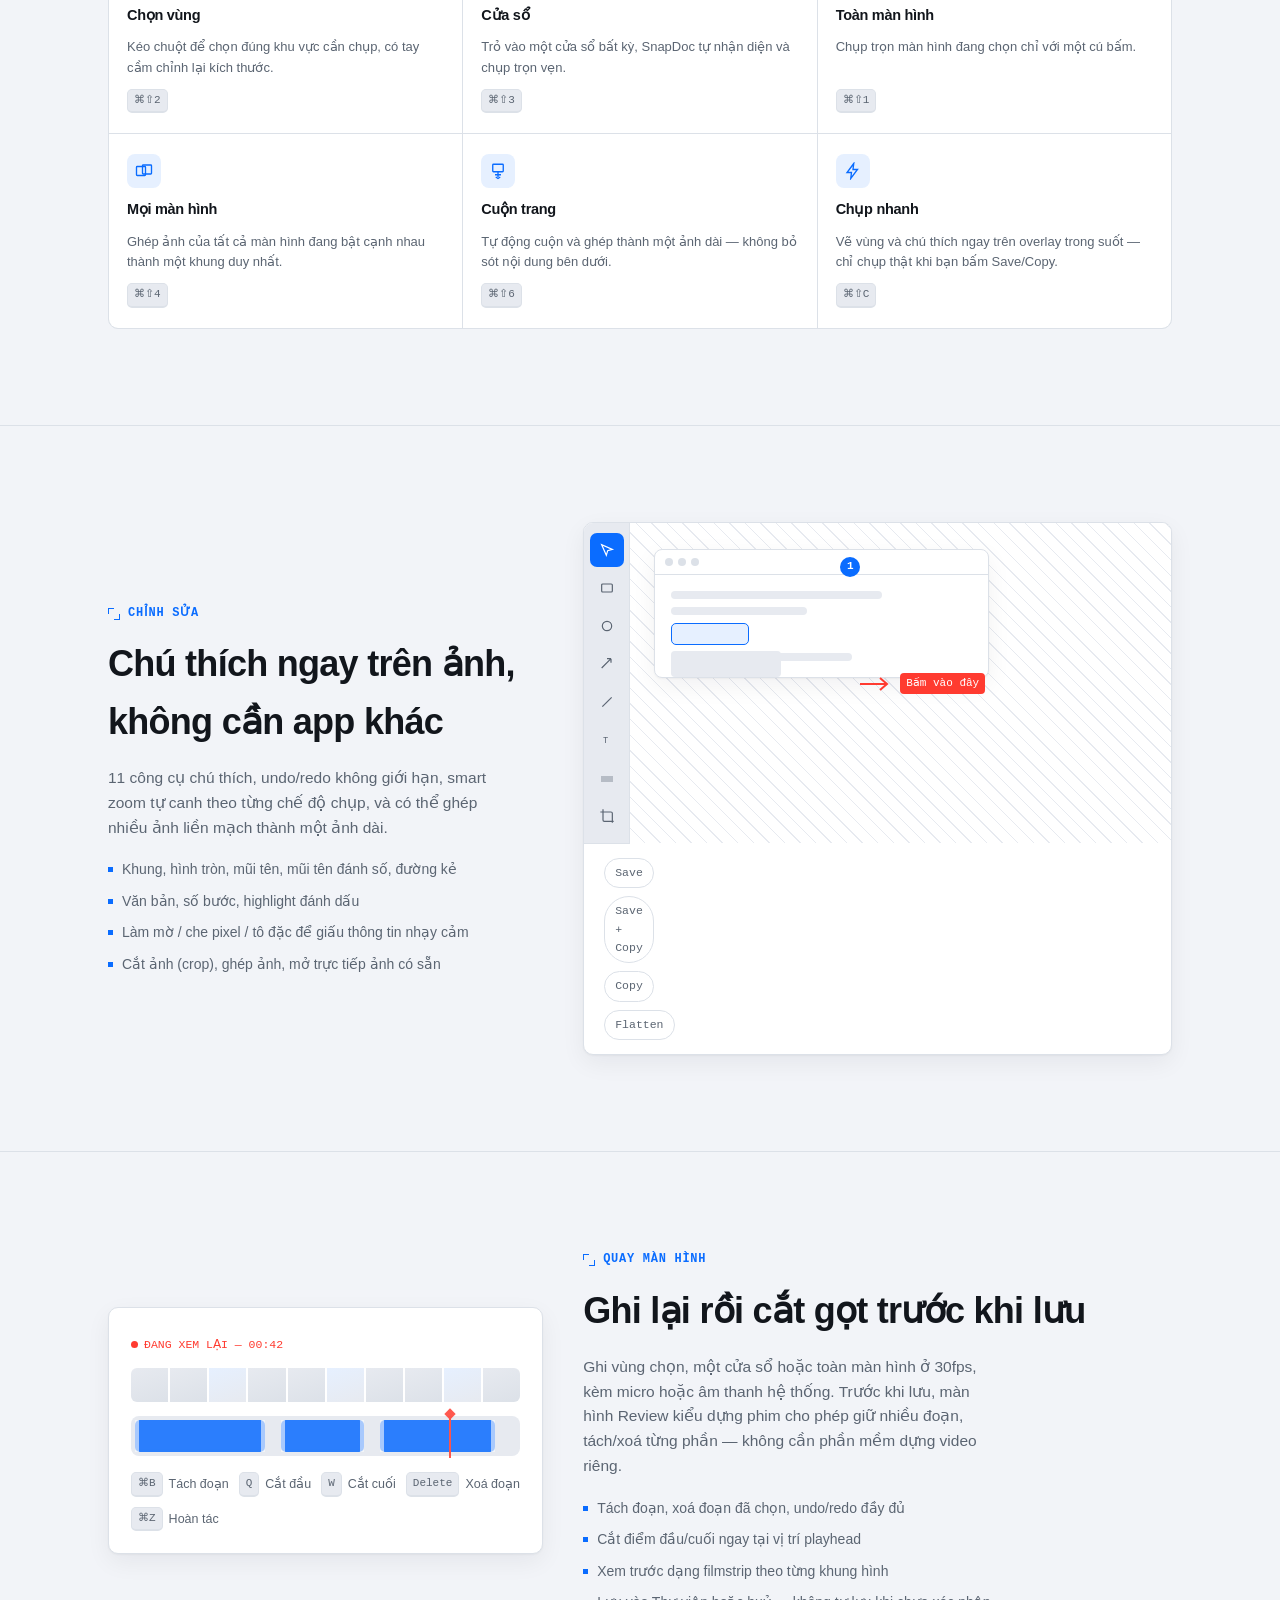
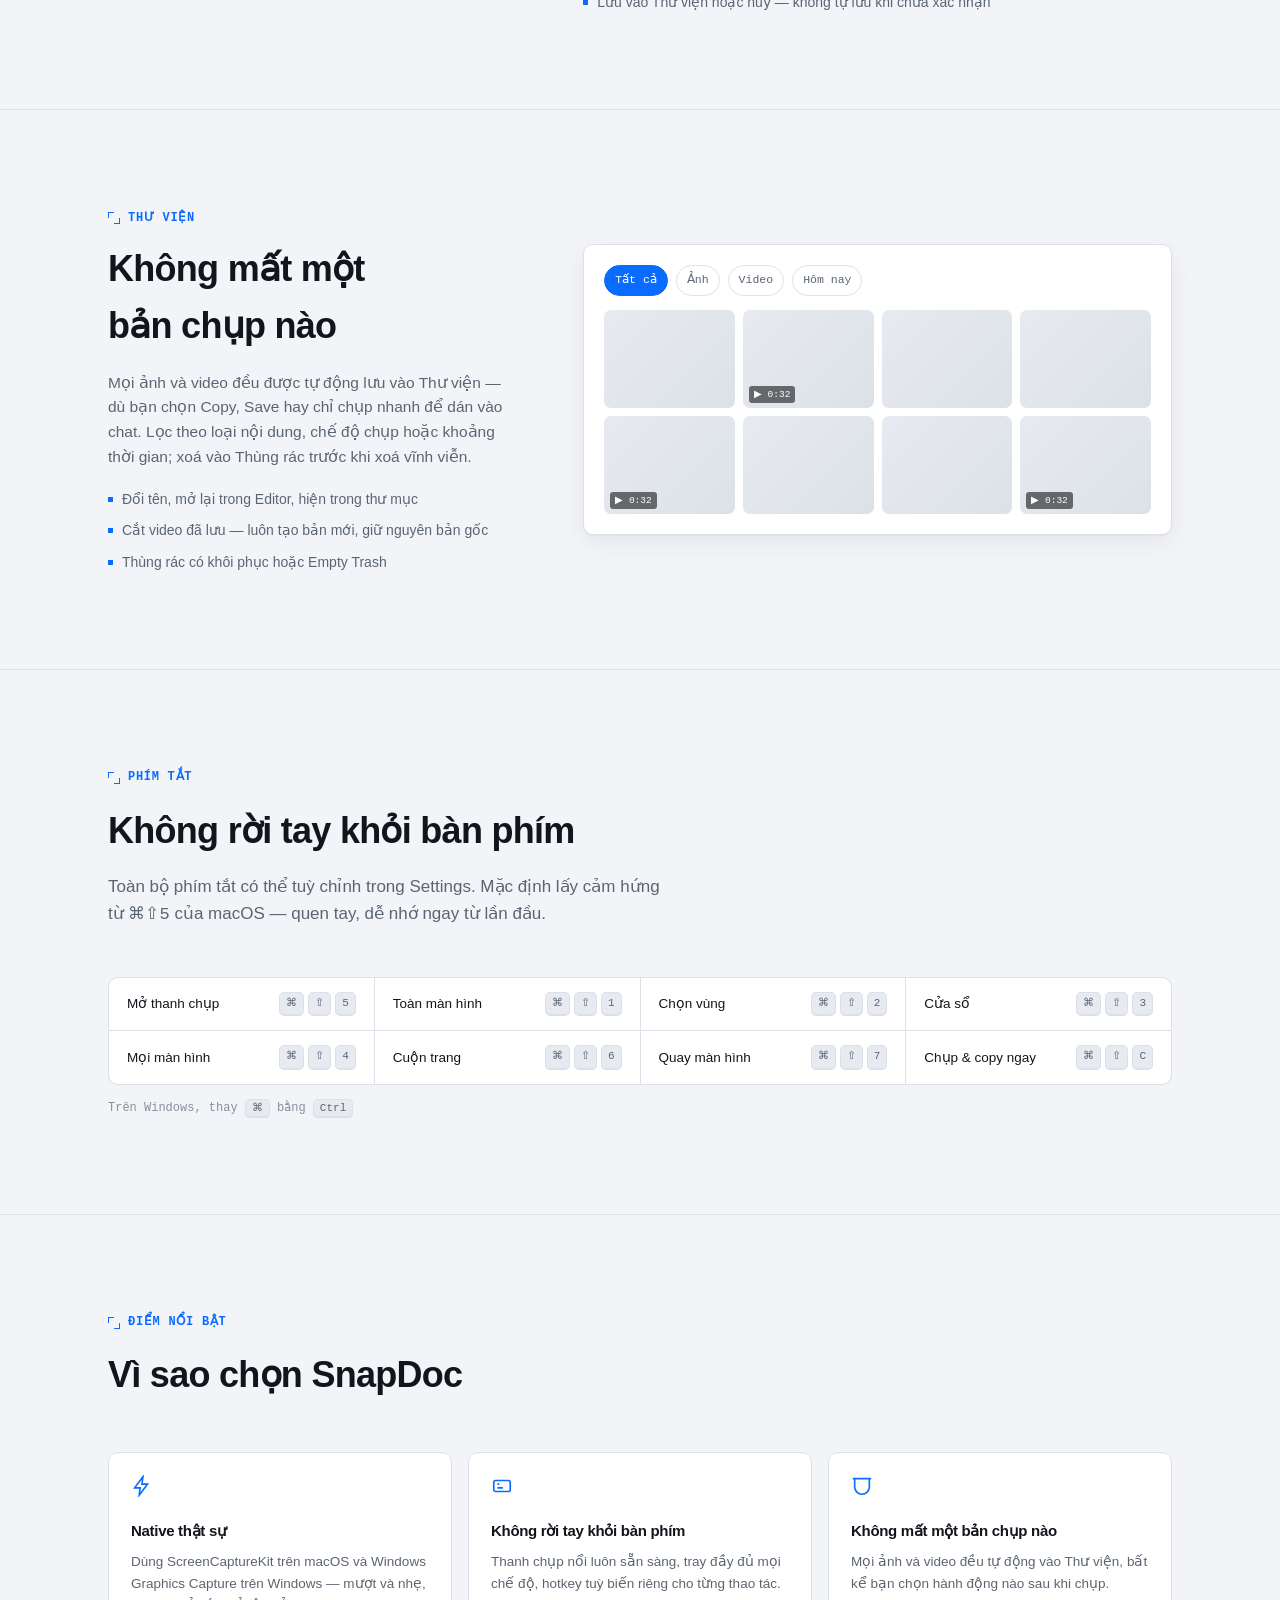
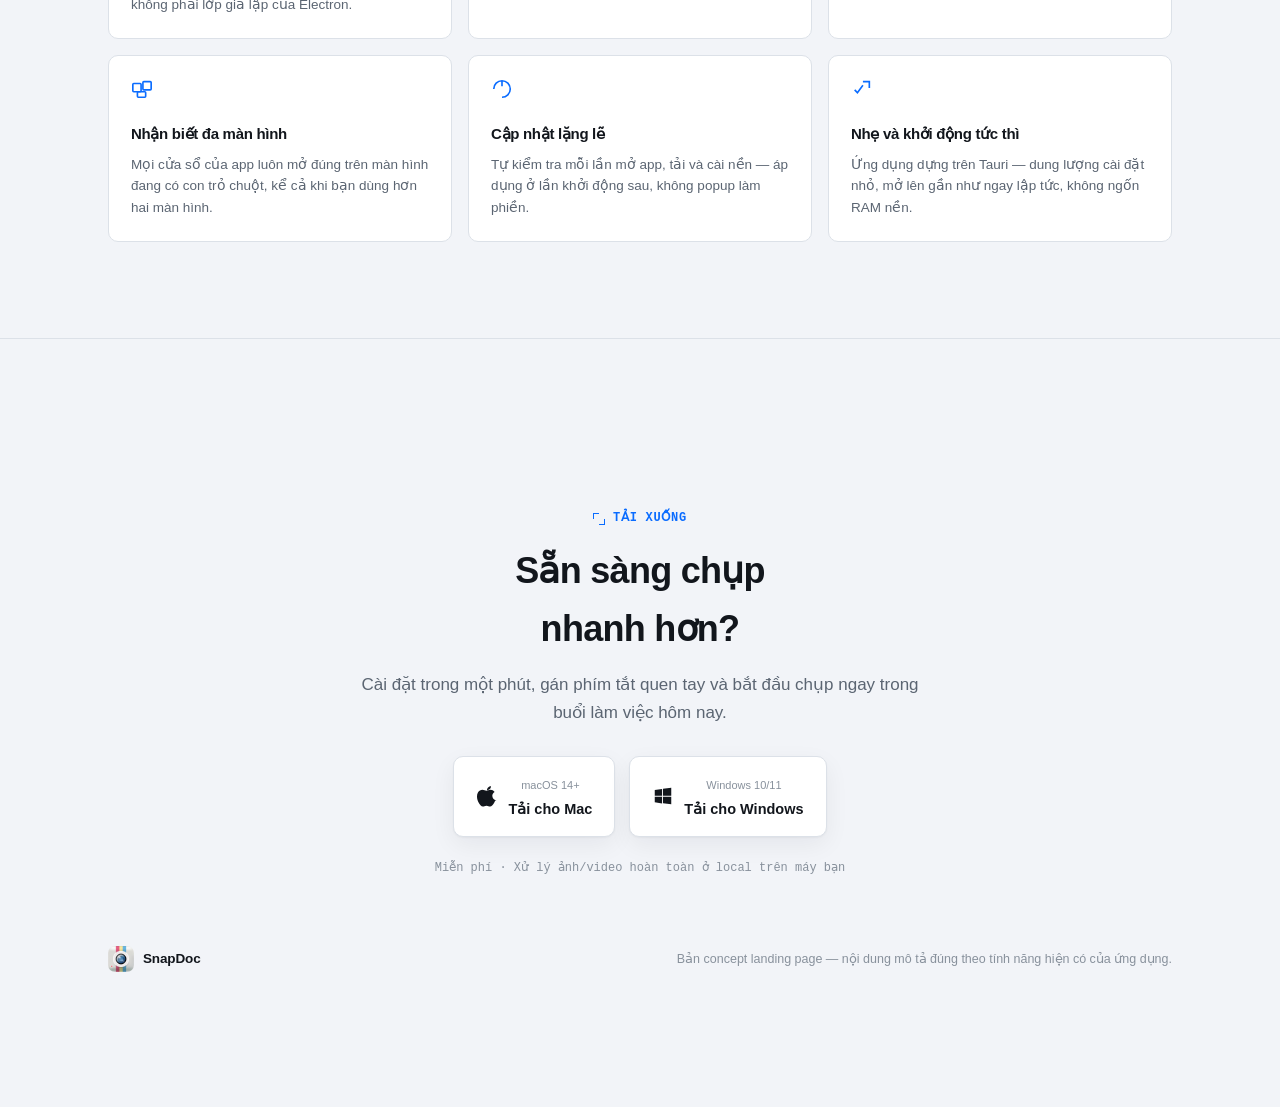
==== commit 8a8df0c6: "change text" ====
--- a/index.html
+++ b/index.html
@@ -3,8 +3,8 @@
 <head>
   <meta charset="utf-8" />
   <meta name="viewport" content="width=device-width, initial-scale=1" />
-  <title>SnapDoc — Chụp &amp; ghi màn hình tốc độ cao</title>
-  <meta name="description" content="SnapDoc là công cụ chụp và ghi màn hình tốc độ cao cho macOS và Windows: chụp, chú thích, ghi màn hình, thư viện tự động và phím tắt tuỳ chỉnh." />
+  <title>SnapDoc — Chụp &amp; quay màn hình tốc độ cao</title>
+  <meta name="description" content="SnapDoc là công cụ chụp và quay màn hình tốc độ cao cho macOS và Windows: chụp, chú thích, quay màn hình, thư viện tự động và phím tắt tuỳ chỉnh." />
   <link rel="icon" type="image/png" href="assets/app-icon.png" />
   <link rel="stylesheet" href="css/style.css" />
 </head>
@@ -15,7 +15,7 @@
     <ul class="nav-links">
       <li><a href="#capture">Chụp màn hình</a></li>
       <li><a href="#edit">Chỉnh sửa</a></li>
-      <li><a href="#record">Ghi màn hình</a></li>
+      <li><a href="#record">Quay màn hình</a></li>
       <li><a href="#library">Thư viện</a></li>
       <li><a href="#shortcuts">Phím tắt</a></li>
     </ul>
@@ -30,13 +30,13 @@
   <div class="wrap hero-grid">
     <div class="eyebrow"><span class="bracket"></span>MACOS &amp; WINDOWS · ỨNG DỤNG NATIVE</div>
     <h1>Chụp. Chú thích.<br />Gửi đi — trong vài giây.</h1>
-    <p class="lede">SnapDoc là công cụ chụp và ghi màn hình tốc độ cao. Một phím tắt để mở thanh chụp, chọn vùng bằng chuột, chú thích ngay trên overlay, rồi lưu hoặc copy — không cần mở thêm cửa sổ nào khác.</p>
+    <p class="lede">SnapDoc là công cụ chụp và quay màn hình tốc độ cao. Một phím tắt để mở thanh chụp, chọn vùng bằng chuột, chú thích ngay trên overlay, rồi lưu hoặc copy — không cần mở thêm cửa sổ nào khác.</p>
     <div class="cta-row">
-      <a class="btn btn-primary" href="#download">
+      <a class="btn btn-primary" href="https://github.com/dev-truonglx/snapdoc/releases/latest" data-platform="mac">
         <svg width="16" height="16" viewBox="0 0 24 24" fill="currentColor"><path d="M16.365 1.43c0 1.14-.493 2.21-1.278 2.977-.865.84-2.09 1.4-3.106 1.313-.126-1.078.457-2.24 1.245-3.007.866-.84 2.315-1.417 3.14-1.283zM20.86 17.19c-.542 1.243-.8 1.8-1.494 2.9-.968 1.53-2.335 3.44-4.03 3.454-1.508.014-1.897-.98-3.943-.97-2.046.01-2.474.986-3.983.972-1.695-.015-2.99-1.732-3.96-3.26-2.717-4.28-3.006-9.303-1.327-11.98 1.194-1.9 3.08-3.01 4.856-3.01 1.807 0 2.945 1 4.44 1 1.448 0 2.334-1 4.44-1 1.582 0 3.258.862 4.452 2.35-3.913 2.145-3.276 7.735 1.99 9.544z"/></svg>
         Tải cho macOS
       </a>
-      <a class="btn btn-ghost" href="#download">
+      <a class="btn btn-ghost" href="https://github.com/dev-truonglx/snapdoc/releases/latest" data-platform="win">
         <svg width="16" height="16" viewBox="0 0 24 24" fill="currentColor"><path d="M3 5.5L11 4.3V11.7H3V5.5M12 4.15L21 3V11.7H12V4.15M3 12.7H11V20.1L3 18.9V12.7M12 12.7H21V21L12 19.85V12.7Z"/></svg>
         Tải cho Windows
       </a>
@@ -167,7 +167,7 @@
 <section id="record">
   <div class="wrap feature rev">
     <div class="f-copy">
-      <div class="eyebrow"><span class="bracket"></span>GHI MÀN HÌNH</div>
+      <div class="eyebrow"><span class="bracket"></span>QUAY MÀN HÌNH</div>
       <h2>Ghi lại rồi cắt gọt trước khi lưu</h2>
       <p>Ghi vùng chọn, một cửa sổ hoặc toàn màn hình ở 30fps, kèm micro hoặc âm thanh hệ thống. Trước khi lưu, màn hình Review kiểu dựng phim cho phép giữ nhiều đoạn, tách/xoá từng phần — không cần phần mềm dựng video riêng.</p>
       <ul class="taglist">
@@ -244,7 +244,7 @@
       <div class="sc-row"><span class="name">Cửa sổ</span><span class="sc-keys"><kbd>⌘</kbd><kbd>⇧</kbd><kbd>3</kbd></span></div>
       <div class="sc-row"><span class="name">Mọi màn hình</span><span class="sc-keys"><kbd>⌘</kbd><kbd>⇧</kbd><kbd>4</kbd></span></div>
       <div class="sc-row"><span class="name">Cuộn trang</span><span class="sc-keys"><kbd>⌘</kbd><kbd>⇧</kbd><kbd>6</kbd></span></div>
-      <div class="sc-row"><span class="name">Ghi màn hình</span><span class="sc-keys"><kbd>⌘</kbd><kbd>⇧</kbd><kbd>7</kbd></span></div>
+      <div class="sc-row"><span class="name">Quay màn hình</span><span class="sc-keys"><kbd>⌘</kbd><kbd>⇧</kbd><kbd>7</kbd></span></div>
       <div class="sc-row"><span class="name">Chụp &amp; copy ngay</span><span class="sc-keys"><kbd>⌘</kbd><kbd>⇧</kbd><kbd>C</kbd></span></div>
     </div>
     <div class="fine" style="margin-top:14px">Trên Windows, thay <kbd style="margin:0">⌘</kbd> bằng <kbd style="margin:0">Ctrl</kbd></div>
@@ -306,11 +306,11 @@
     <h2>Sẵn sàng chụp nhanh hơn?</h2>
     <p class="lede" style="margin-left:auto;margin-right:auto">Cài đặt trong một phút, gán phím tắt quen tay và bắt đầu chụp ngay trong buổi làm việc hôm nay.</p>
     <div class="dl-cta">
-      <a class="plat-btn" href="#">
+      <a class="plat-btn" href="https://github.com/dev-truonglx/snapdoc/releases/latest" data-platform="mac">
         <svg viewBox="0 0 24 24" fill="currentColor"><path d="M16.365 1.43c0 1.14-.493 2.21-1.278 2.977-.865.84-2.09 1.4-3.106 1.313-.126-1.078.457-2.24 1.245-3.007.866-.84 2.315-1.417 3.14-1.283zM20.86 17.19c-.542 1.243-.8 1.8-1.494 2.9-.968 1.53-2.335 3.44-4.03 3.454-1.508.014-1.897-.98-3.943-.97-2.046.01-2.474.986-3.983.972-1.695-.015-2.99-1.732-3.96-3.26-2.717-4.28-3.006-9.303-1.327-11.98 1.194-1.9 3.08-3.01 4.856-3.01 1.807 0 2.945 1 4.44 1 1.448 0 2.334-1 4.44-1 1.582 0 3.258.862 4.452 2.35-3.913 2.145-3.276 7.735 1.99 9.544z"/></svg>
         <span><span class="t1">macOS 14+</span><br /><span class="t2">Tải cho Mac</span></span>
       </a>
-      <a class="plat-btn" href="#">
+      <a class="plat-btn" href="https://github.com/dev-truonglx/snapdoc/releases/latest" data-platform="win">
         <svg viewBox="0 0 24 24" fill="currentColor"><path d="M3 5.5L11 4.3V11.7H3V5.5M12 4.15L21 3V11.7H12V4.15M3 12.7H11V20.1L3 18.9V12.7M12 12.7H21V21L12 19.85V12.7Z"/></svg>
         <span><span class="t1">Windows 10/11</span><br /><span class="t2">Tải cho Windows</span></span>
       </a>
@@ -324,5 +324,6 @@
     </footer>
   </div>
 </section>
+<script src="js/app.js" defer></script>
 </body>
 </html>
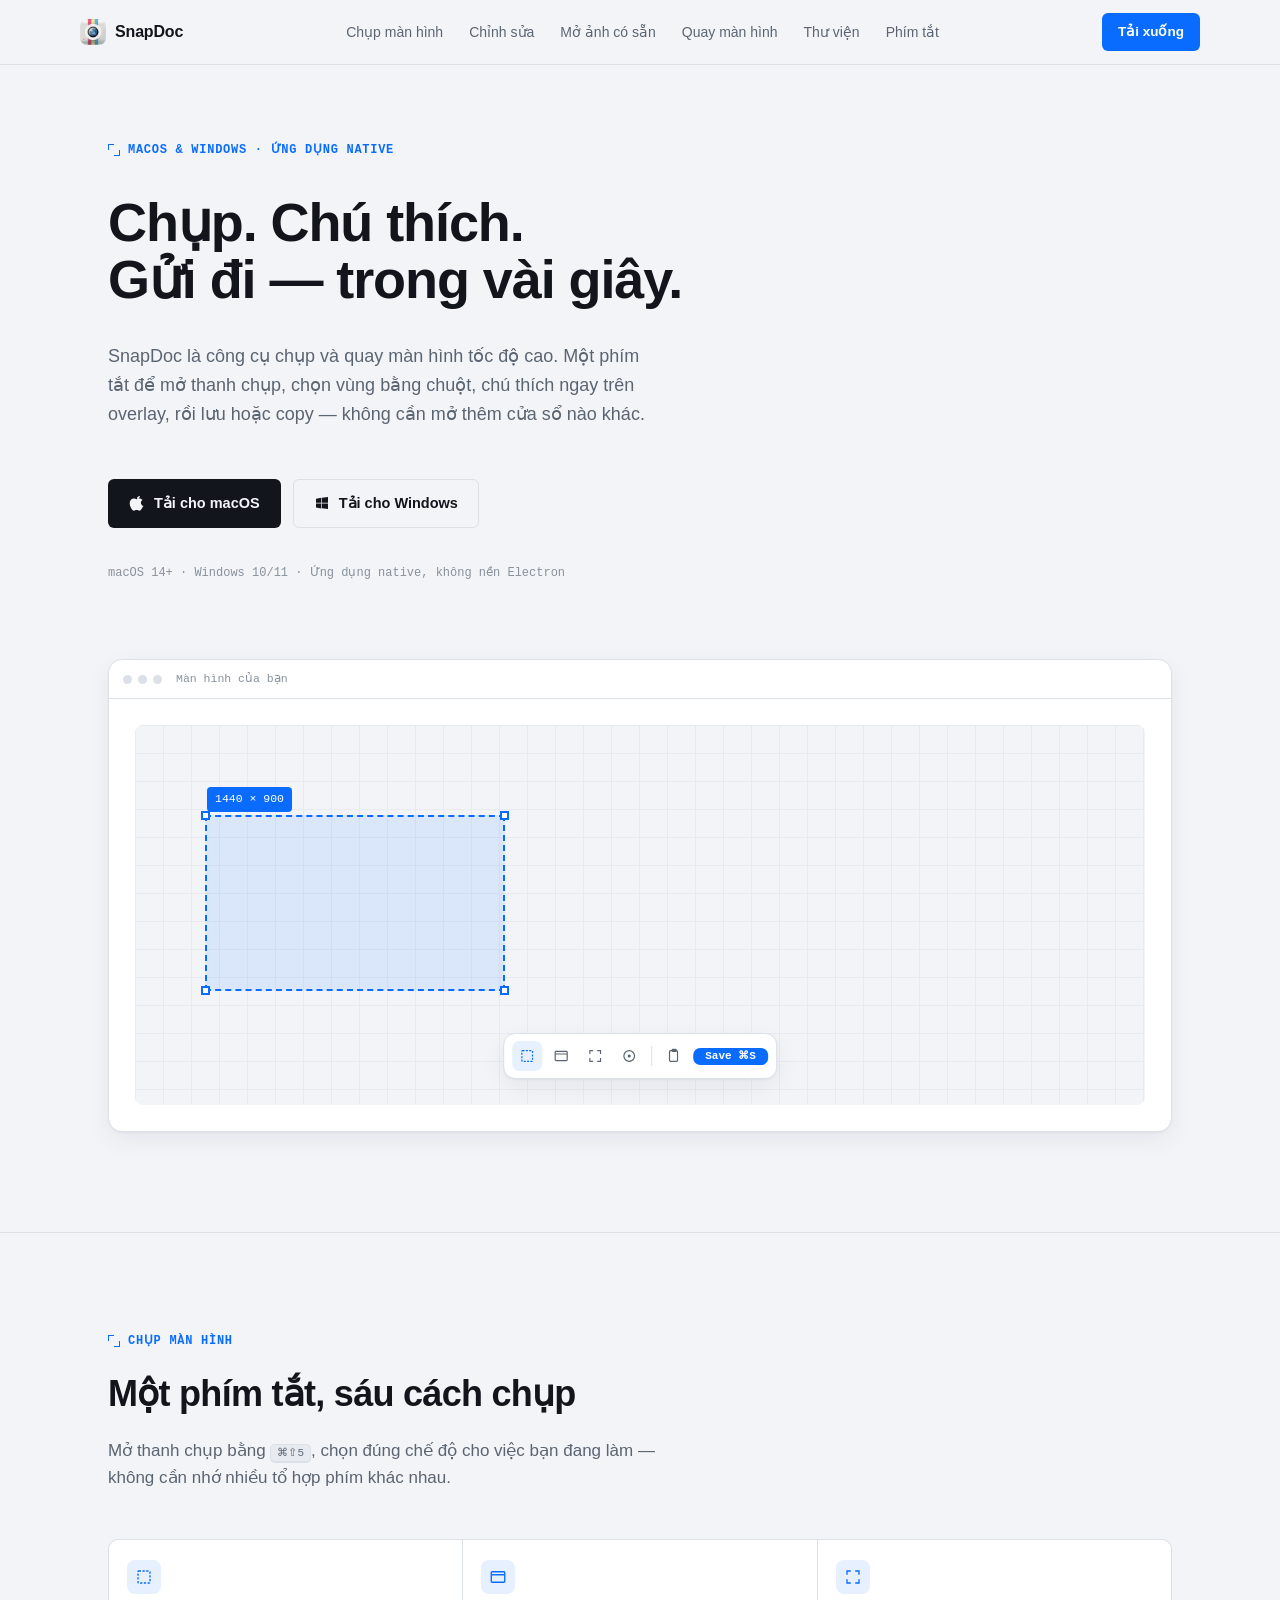
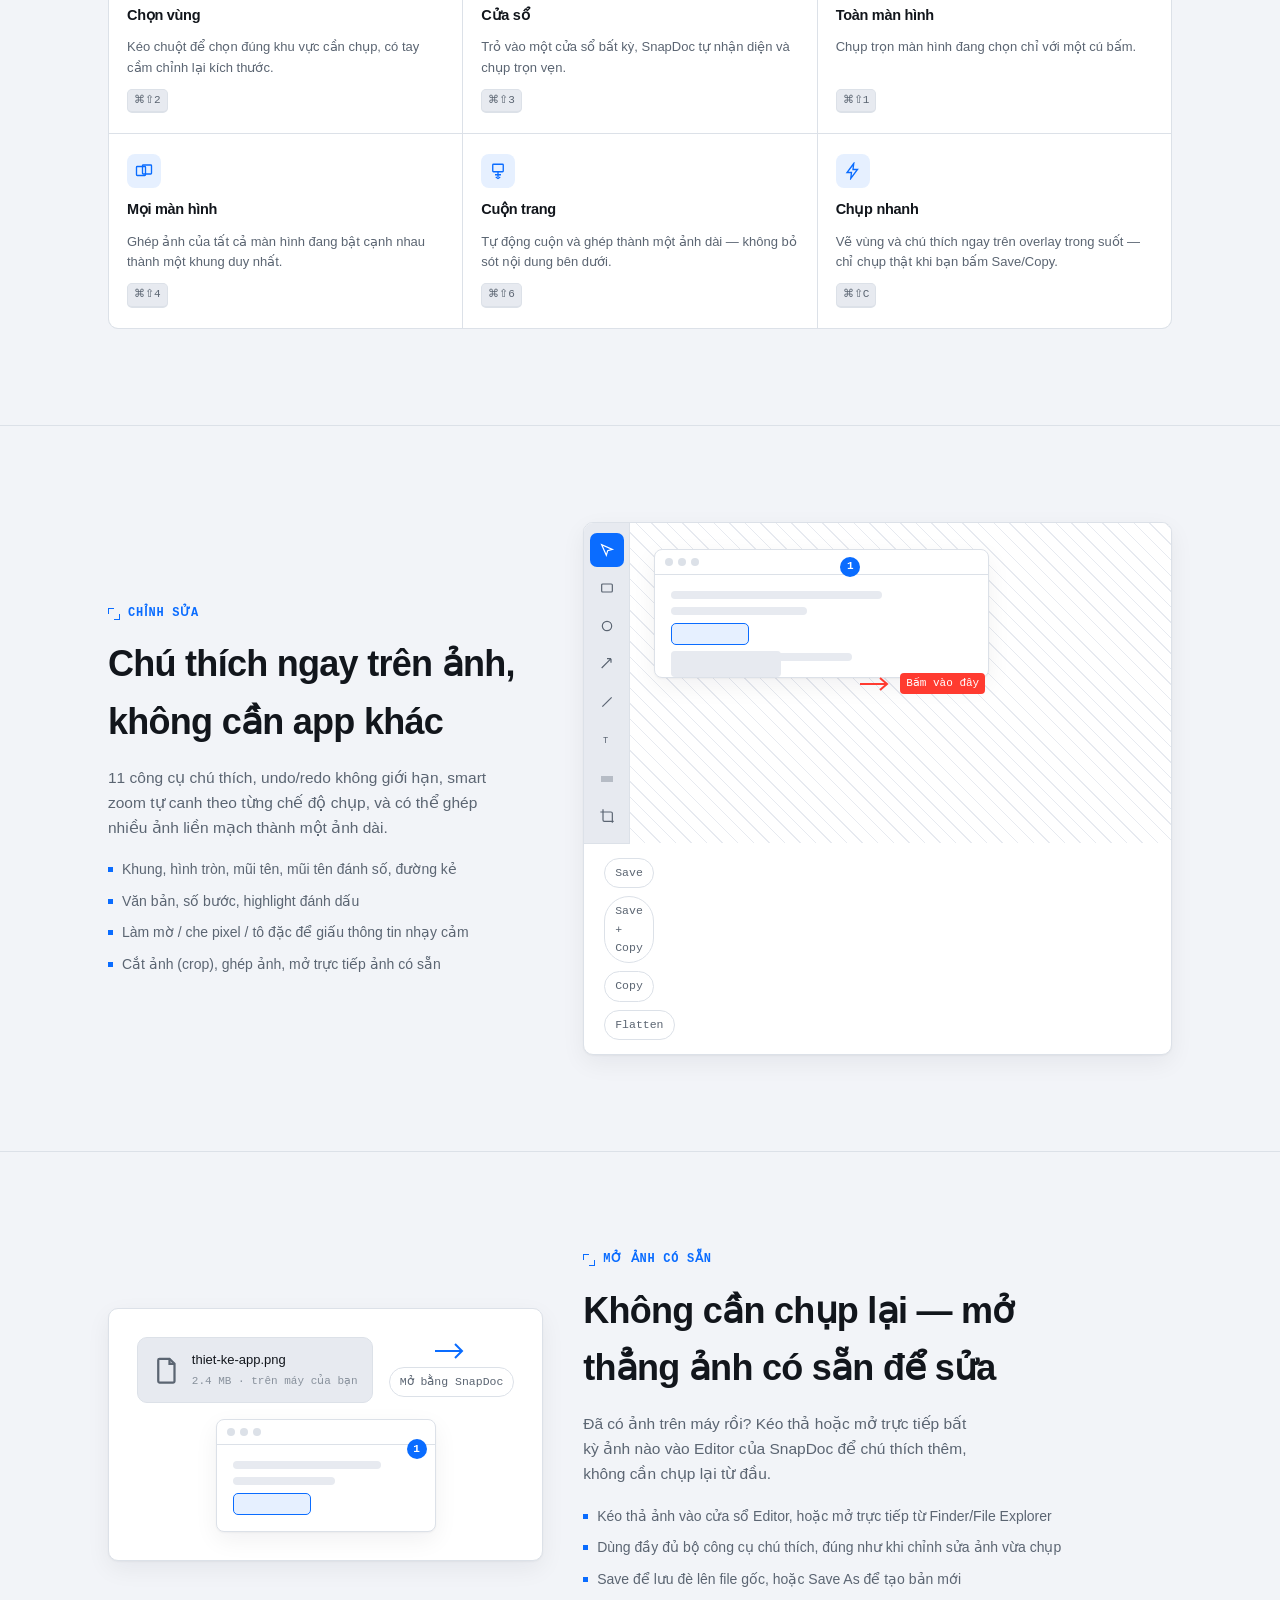
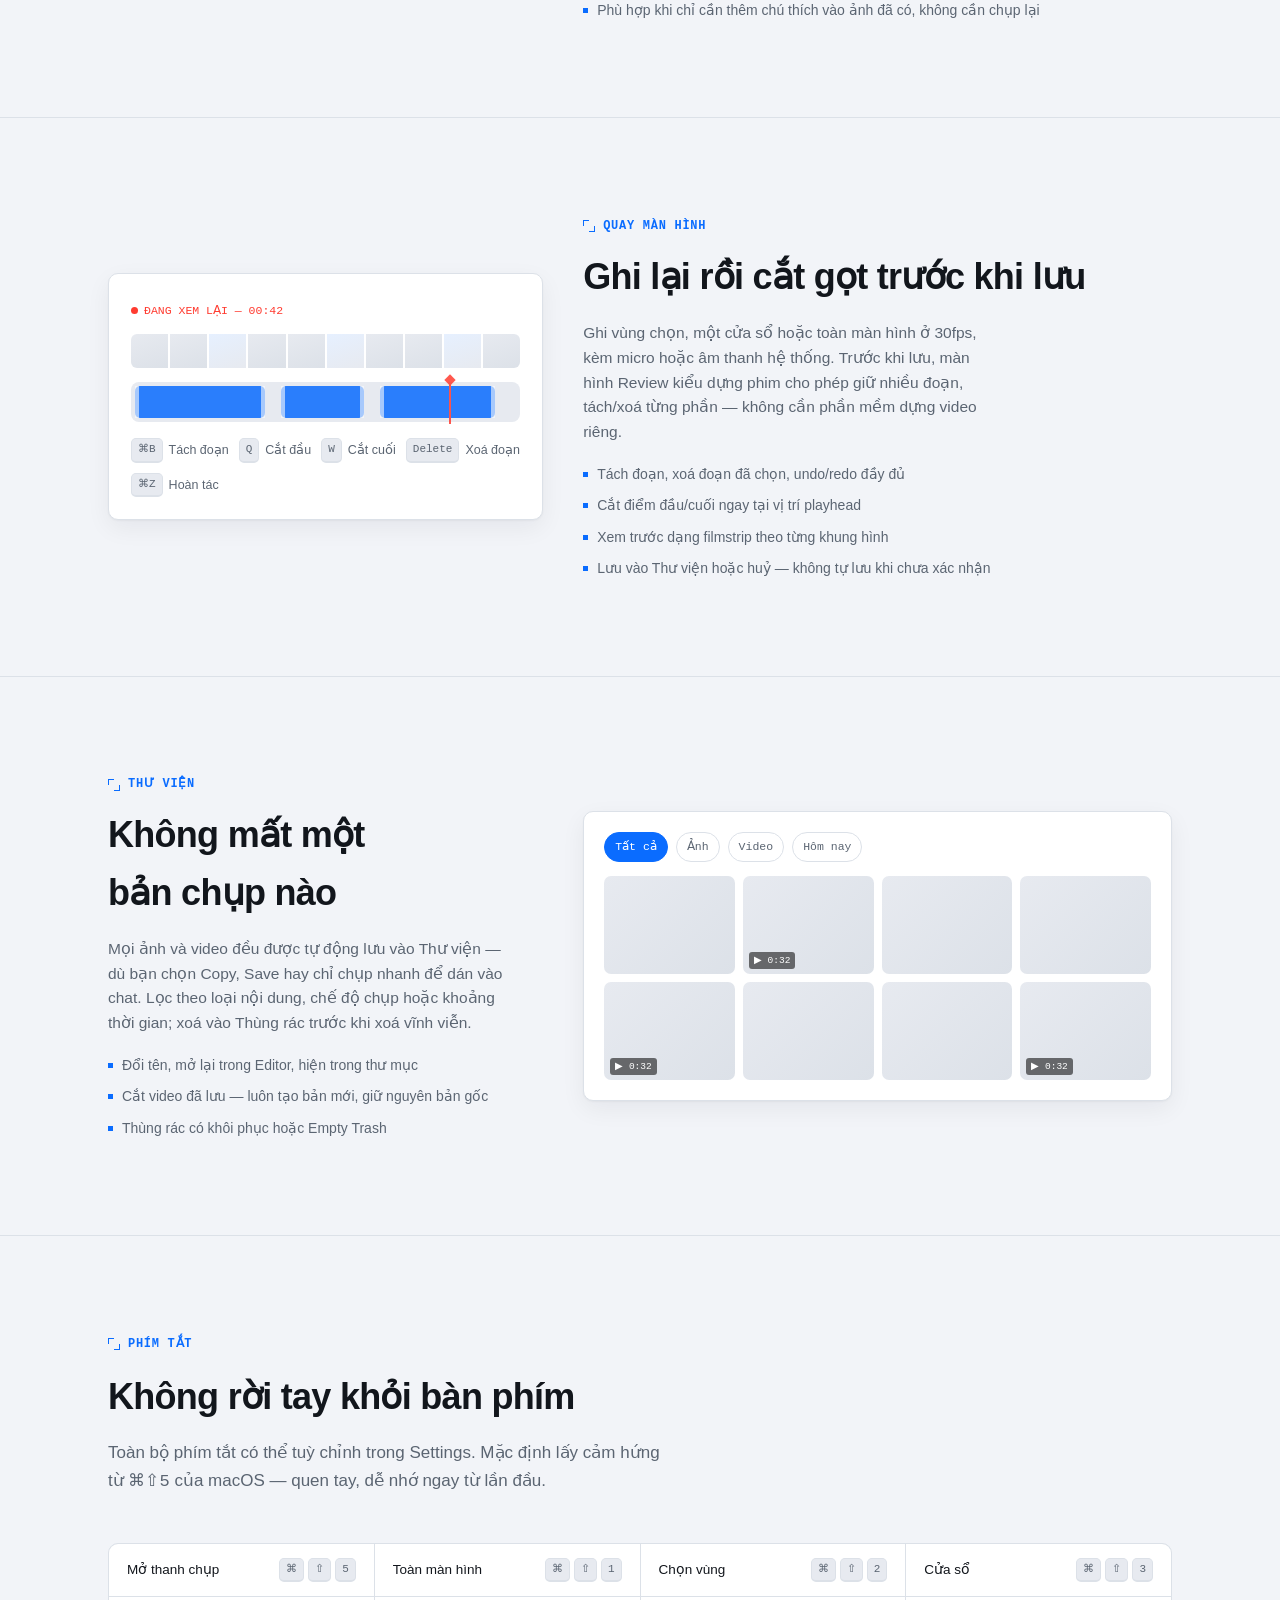
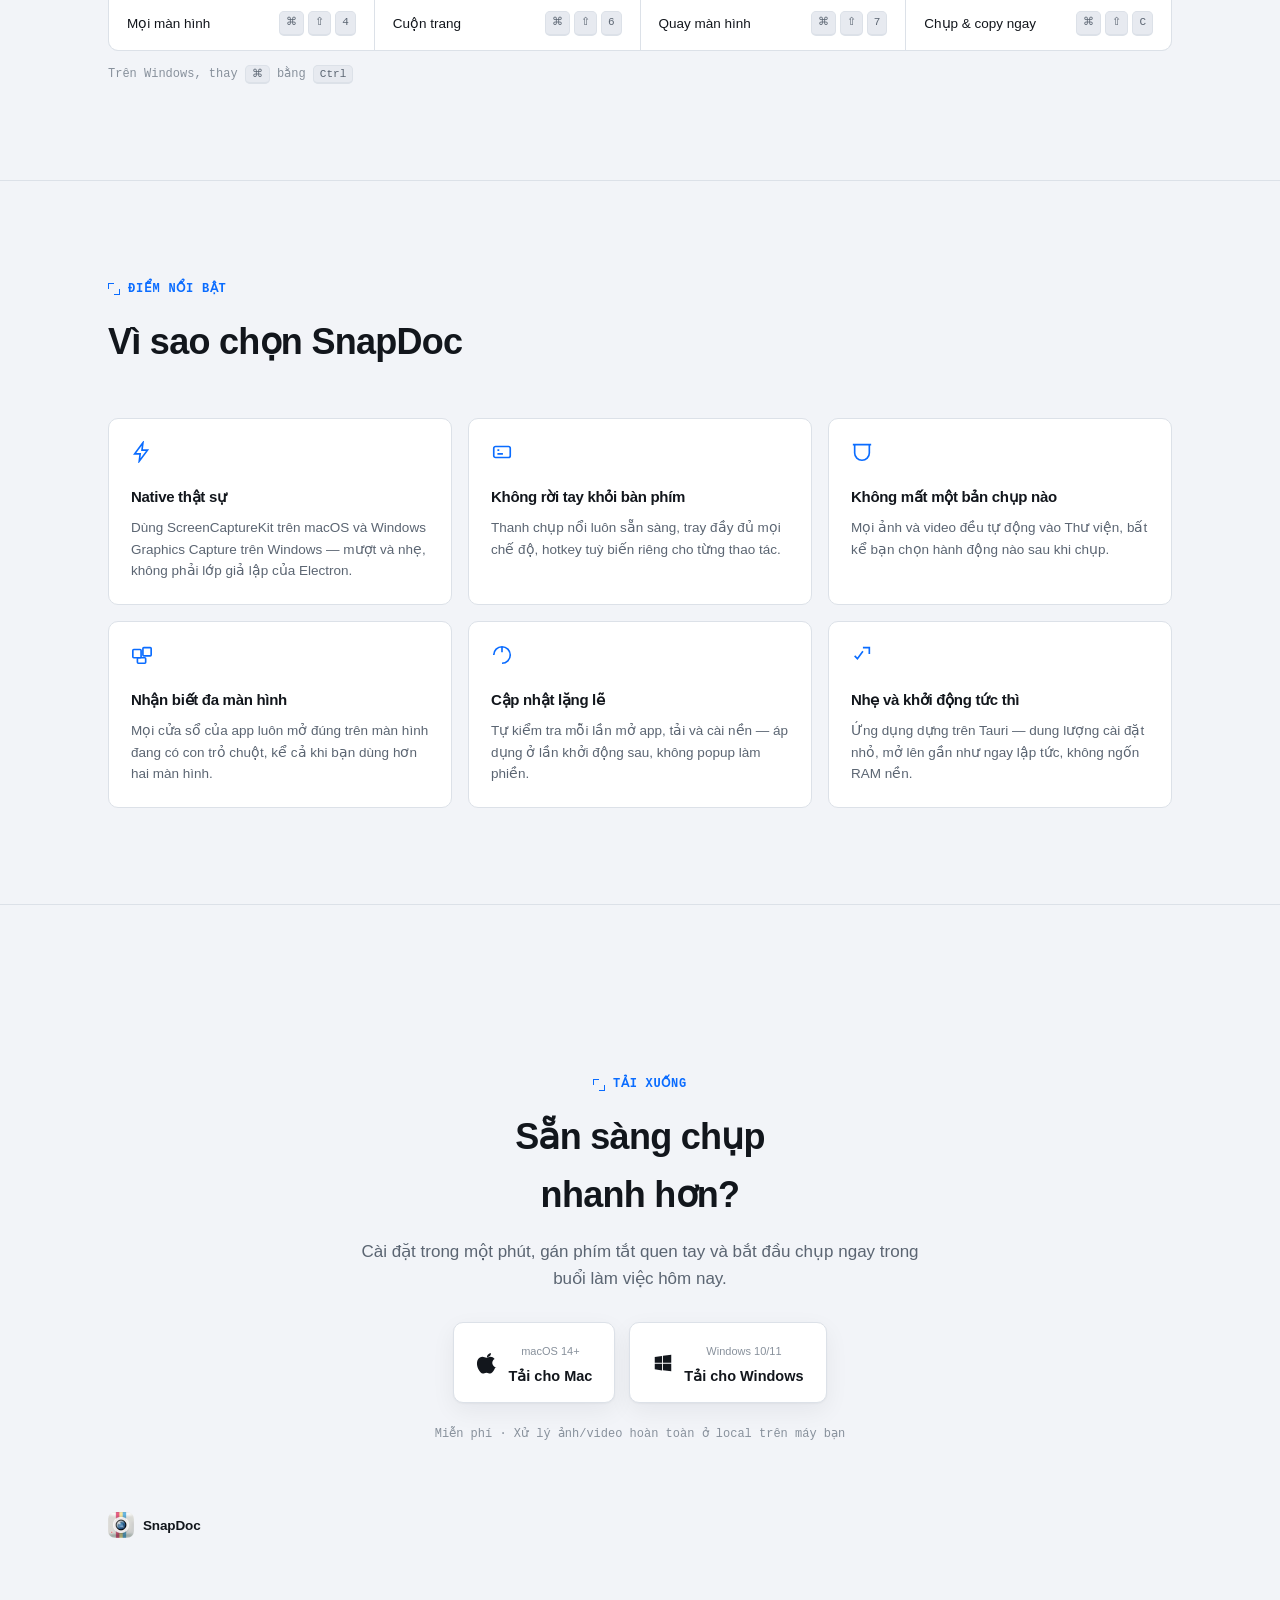
==== commit a74e7a40: "Add "open existing image" section, rename recording label - New section explaining users can drag & " ====
--- a/index.html
+++ b/index.html
@@ -15,6 +15,7 @@
     <ul class="nav-links">
       <li><a href="#capture">Chụp màn hình</a></li>
       <li><a href="#edit">Chỉnh sửa</a></li>
+      <li><a href="#import">Mở ảnh có sẵn</a></li>
       <li><a href="#record">Quay màn hình</a></li>
       <li><a href="#library">Thư viện</a></li>
       <li><a href="#shortcuts">Phím tắt</a></li>
@@ -163,6 +164,47 @@
   </div>
 </section>
 
+<!-- ================= OPEN EXISTING IMAGE ================= -->
+<section id="import">
+  <div class="wrap feature rev">
+    <div class="f-copy">
+      <div class="eyebrow"><span class="bracket"></span>MỞ ẢNH CÓ SẴN</div>
+      <h2>Không cần chụp lại — mở thẳng ảnh có sẵn để sửa</h2>
+      <p>Đã có ảnh trên máy rồi? Kéo thả hoặc mở trực tiếp bất kỳ ảnh nào vào Editor của SnapDoc để chú thích thêm, không cần chụp lại từ đầu.</p>
+      <ul class="taglist">
+        <li>Kéo thả ảnh vào cửa sổ Editor, hoặc mở trực tiếp từ Finder/File Explorer</li>
+        <li>Dùng đầy đủ bộ công cụ chú thích, đúng như khi chỉnh sửa ảnh vừa chụp</li>
+        <li>Save để lưu đè lên file gốc, hoặc Save As để tạo bản mới</li>
+        <li>Phù hợp khi chỉ cần thêm chú thích vào ảnh đã có, không cần chụp lại</li>
+      </ul>
+    </div>
+    <div class="f-visual panel">
+      <div class="open-mock">
+        <div class="file-card">
+          <div class="file-ic"><svg viewBox="0 0 24 24" fill="none" stroke="currentColor" stroke-width="1.8"><path d="M6 3h8l4 4v14a1 1 0 0 1-1 1H6a1 1 0 0 1-1-1V4a1 1 0 0 1 1-1z"/><path d="M14 3v4h4"/></svg></div>
+          <div class="file-meta">
+            <span class="file-name">thiet-ke-app.png</span>
+            <span class="file-size">2.4 MB · trên máy của bạn</span>
+          </div>
+        </div>
+        <div class="open-arrow">
+          <svg width="34" height="16" viewBox="0 0 34 16"><path d="M0 8h26M20 1l7 7-7 7" fill="none" stroke="currentColor" stroke-width="2"/></svg>
+          <span class="chip">Mở bằng SnapDoc</span>
+        </div>
+        <div class="win-mock" style="position:static;width:100%;max-width:220px;">
+          <div class="bar"><span class="d"></span><span class="d"></span><span class="d"></span></div>
+          <div class="body" style="position:relative;">
+            <div class="fake-line" style="width:80%"></div>
+            <div class="fake-line" style="width:55%"></div>
+            <div class="fake-btn"></div>
+            <div class="step-badge" style="position:absolute;top:-6px;right:8px;">1</div>
+          </div>
+        </div>
+      </div>
+    </div>
+  </div>
+</section>
+
 <!-- ================= RECORDING ================= -->
 <section id="record">
   <div class="wrap feature rev">
@@ -320,7 +362,6 @@
   <div class="wrap">
     <footer>
       <a class="brand" href="#top"><img src="assets/app-icon.png" alt="" /> SnapDoc</a>
-      <span class="fbits">Bản concept landing page — nội dung mô tả đúng theo tính năng hiện có của ứng dụng.</span>
     </footer>
   </div>
 </section>
--- a/css/style.css
+++ b/css/style.css
@@ -207,6 +207,16 @@
   .export-row { display: flex; gap: 8px; padding: 14px 20px; border-top: 1px solid var(--border); flex-wrap: wrap; }
   .chip { font-family: var(--mono); font-size: 11.5px; padding: 5px 10px; border-radius: 999px; border: 1px solid var(--border); color: var(--ink-dim); }
 
+  /* open existing image mockup */
+  .open-mock { padding: 28px 22px; display: flex; align-items: center; justify-content: center; gap: 16px; flex-wrap: wrap; }
+  .file-card { display: flex; align-items: center; gap: 10px; padding: 12px 14px; border: 1px solid var(--border); border-radius: var(--radius-m); background: var(--surface-2); }
+  .file-ic { width: 30px; height: 30px; color: var(--ink-dim); flex: none; }
+  .file-ic svg { width: 100%; height: 100%; }
+  .file-meta { display: flex; flex-direction: column; gap: 2px; }
+  .file-name { font-size: 13px; color: var(--ink); }
+  .file-size { font-family: var(--mono); font-size: 11px; color: var(--ink-faint); }
+  .open-arrow { display: flex; flex-direction: column; align-items: center; gap: 8px; color: var(--accent); }
+
   /* recording timeline mockup */
   .timeline-mock { padding: 22px; }
   .film { display: flex; gap: 2px; margin-bottom: 14px; border-radius: 6px; overflow: hidden; }
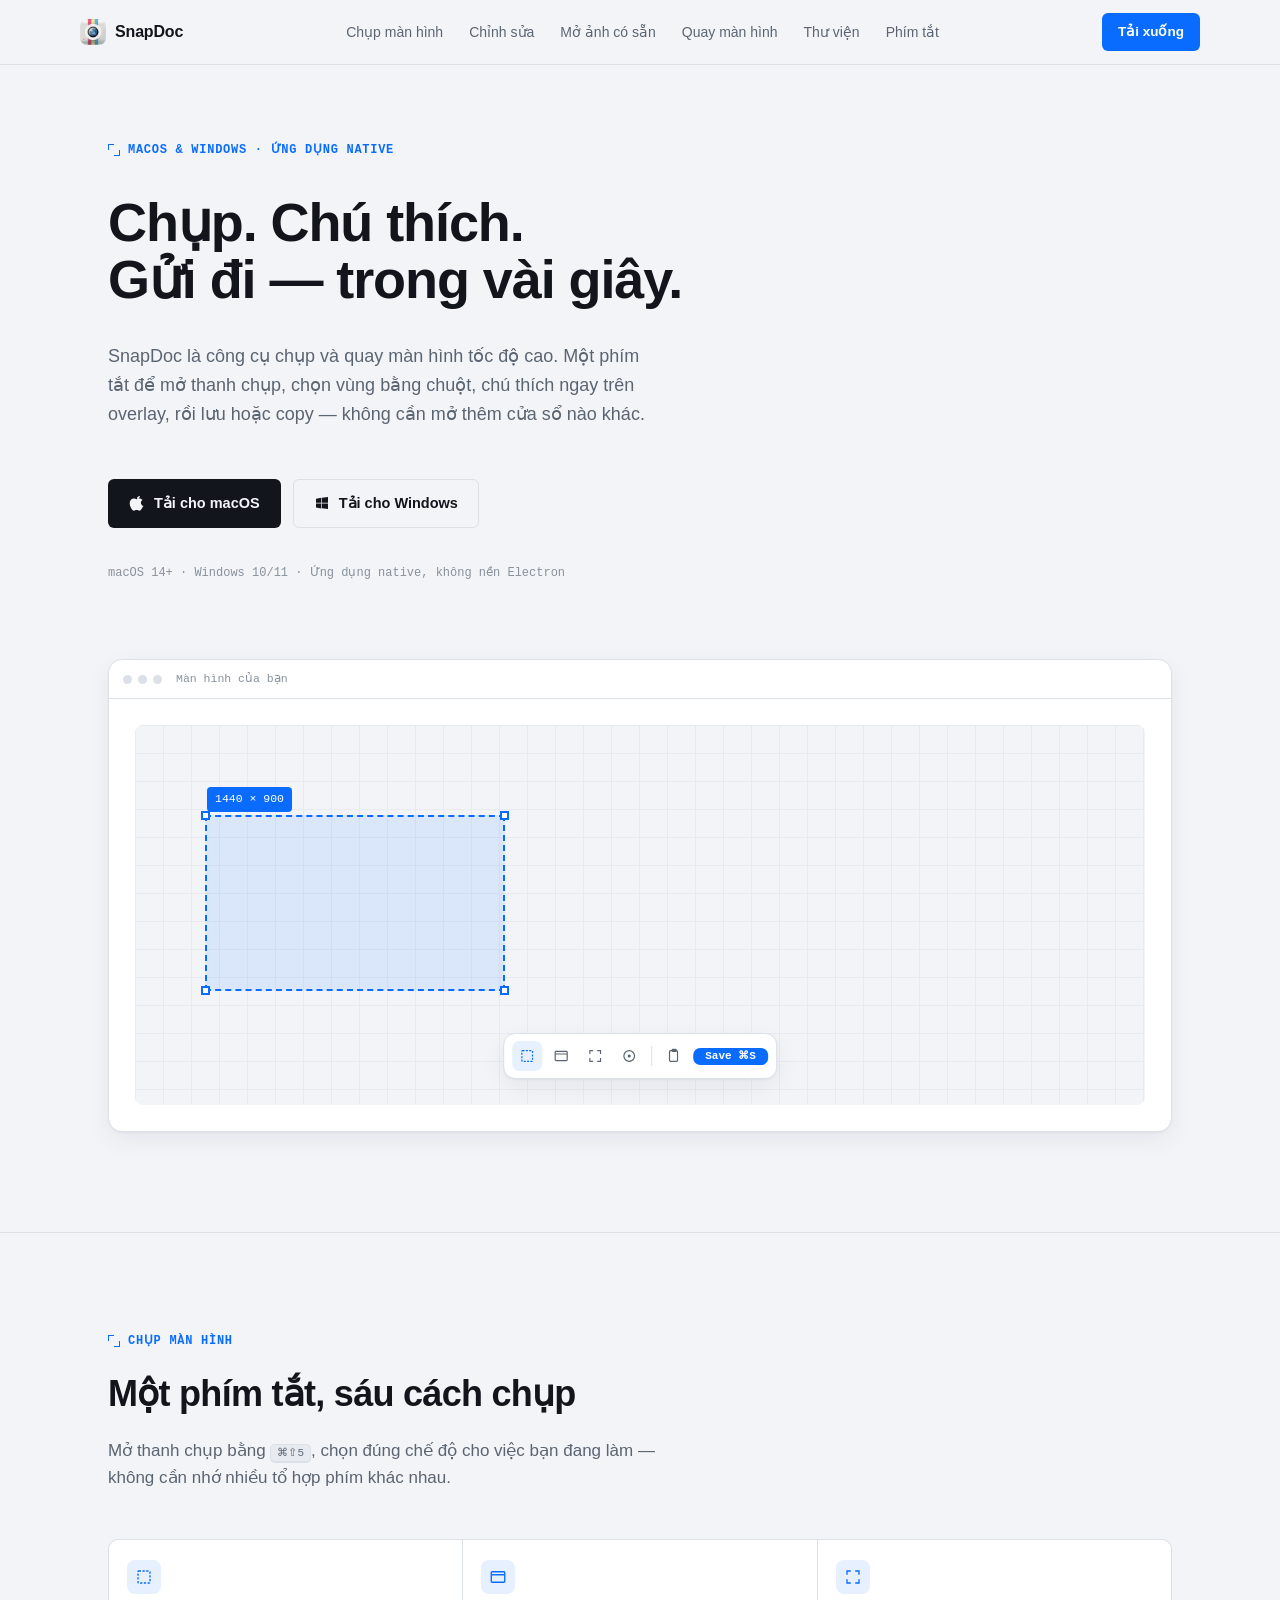
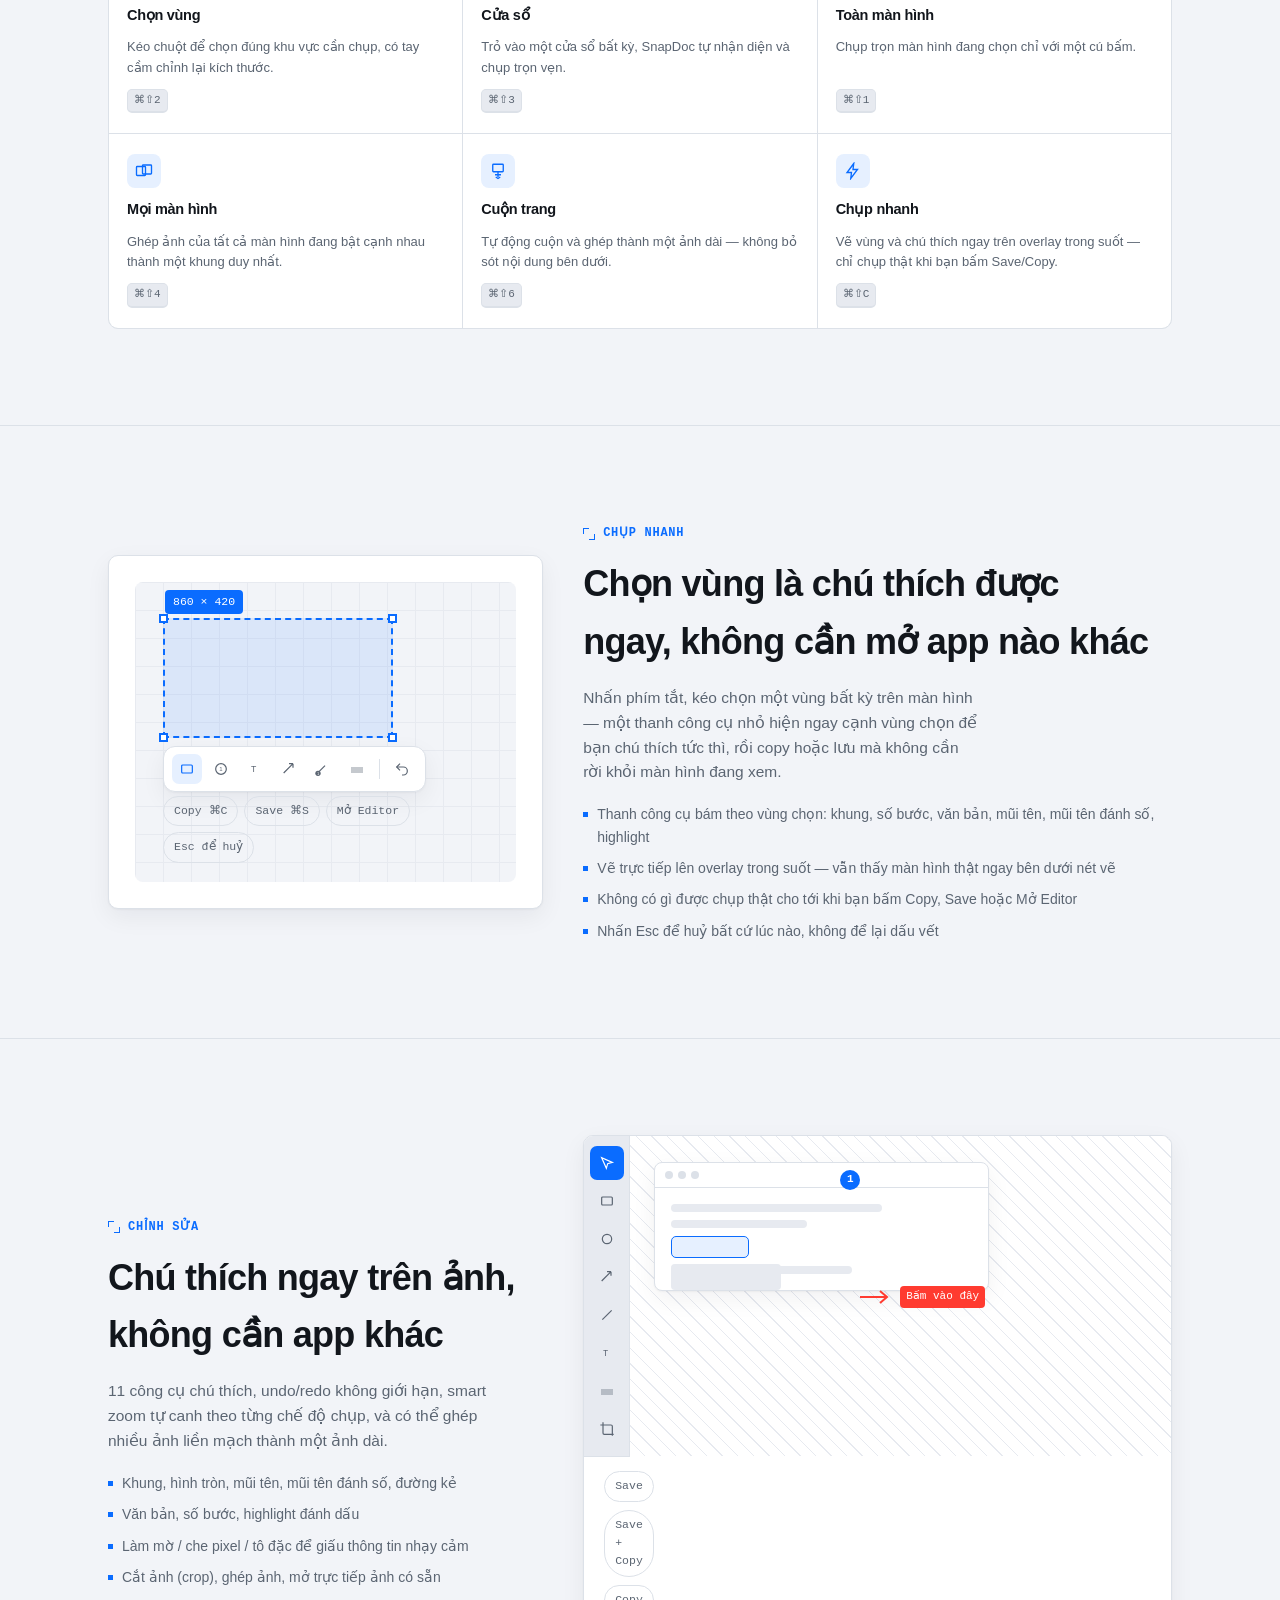
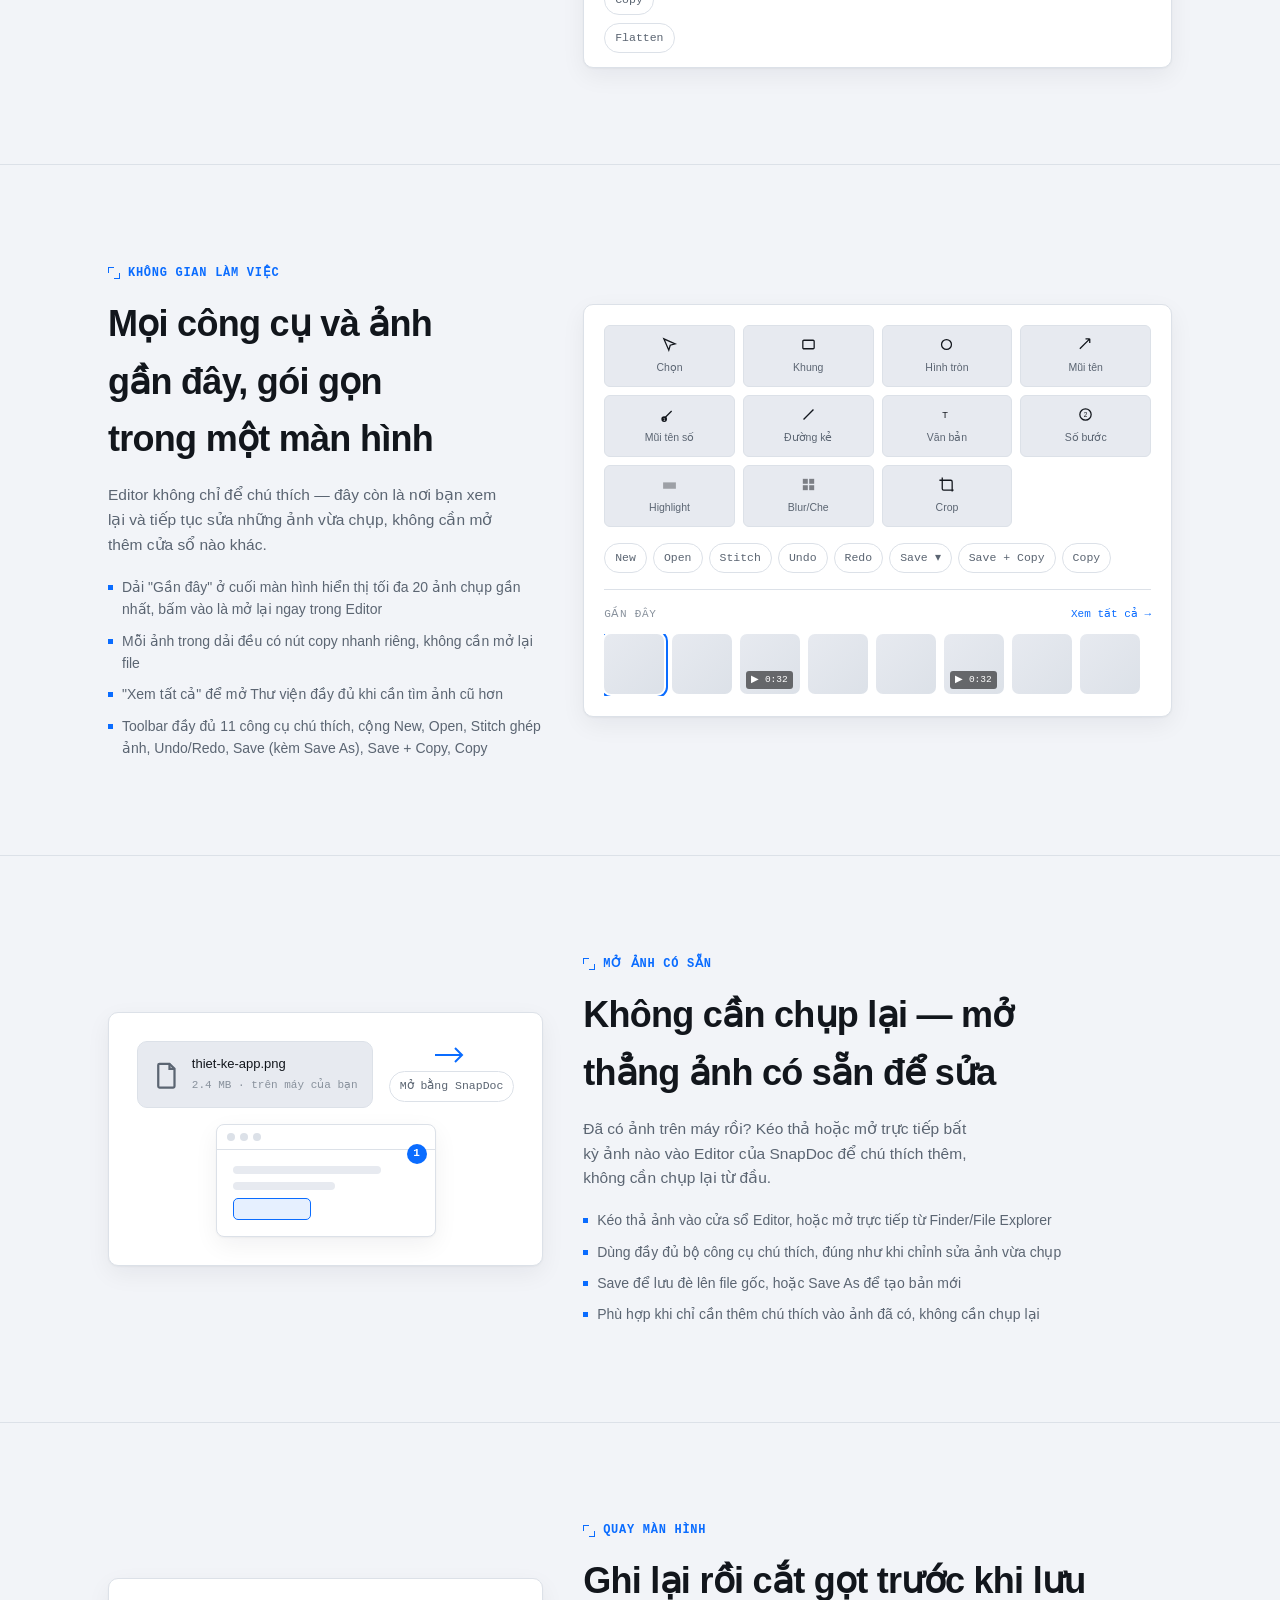
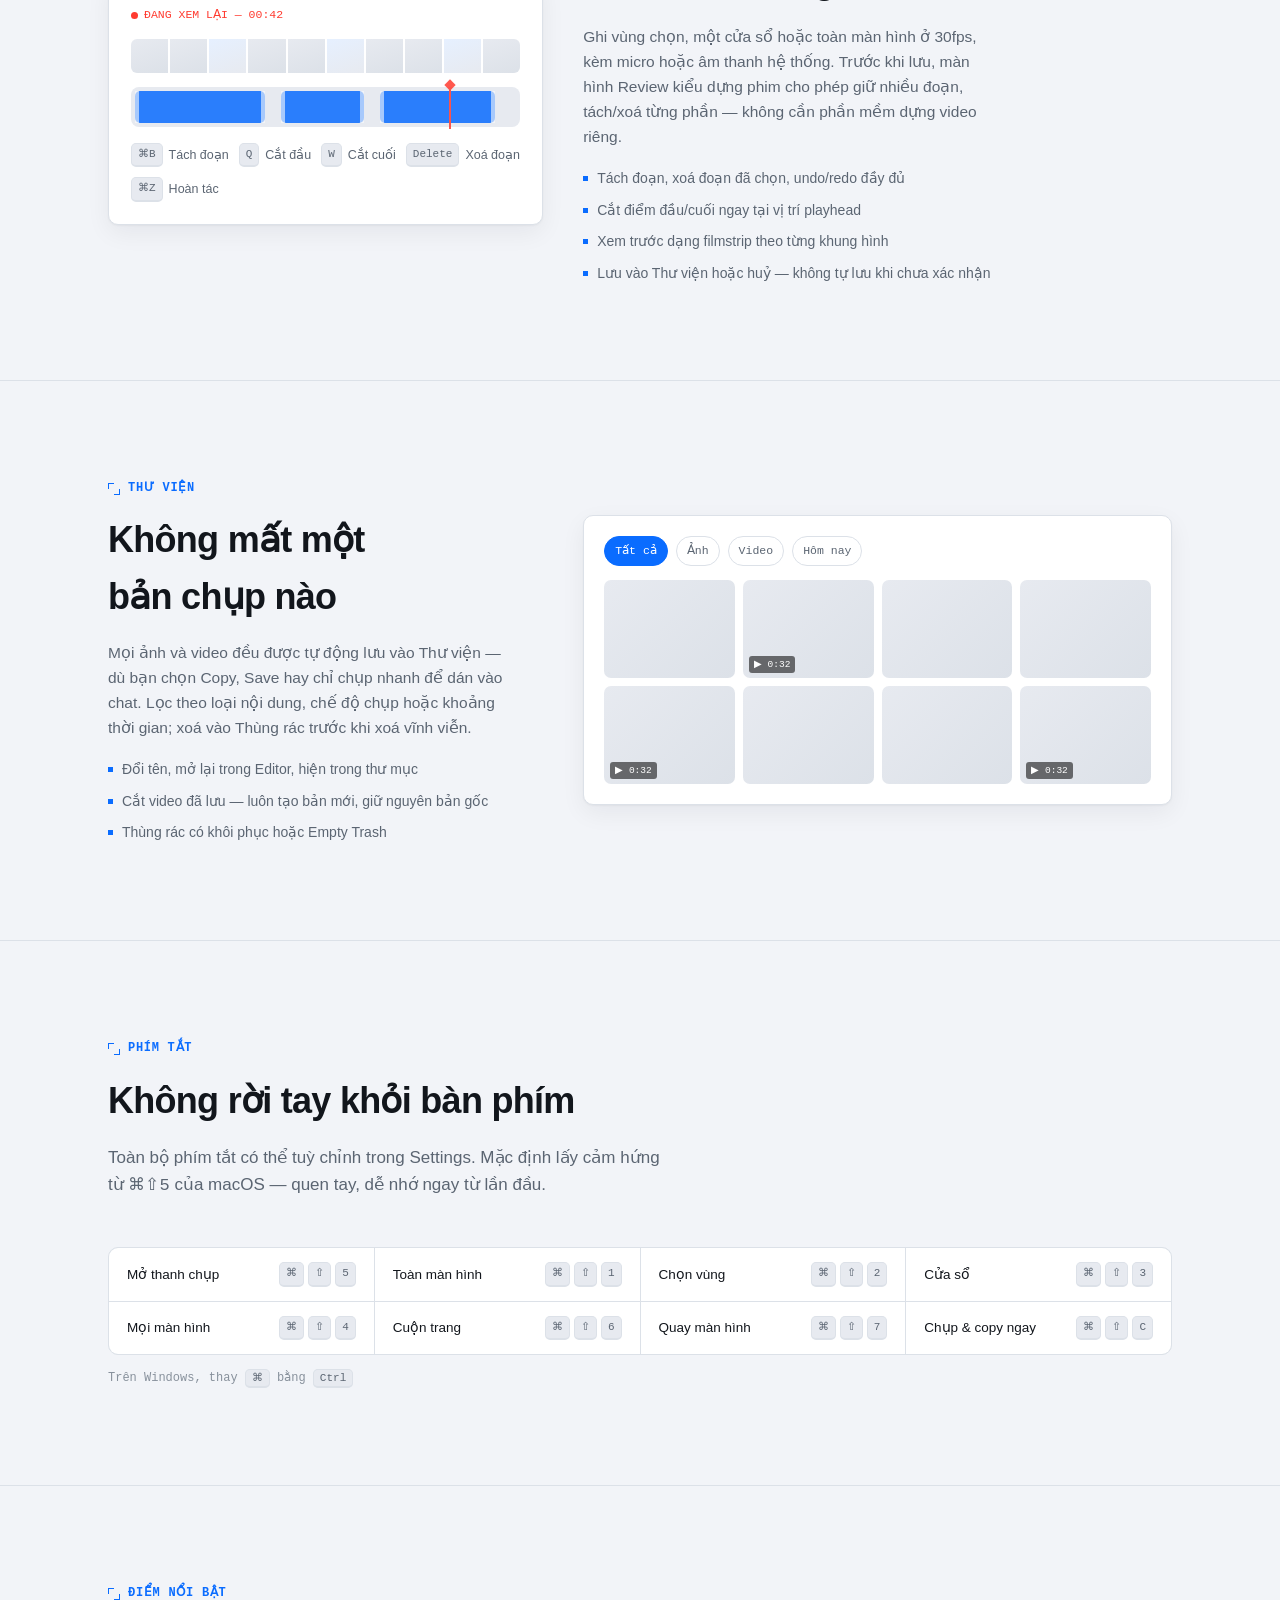
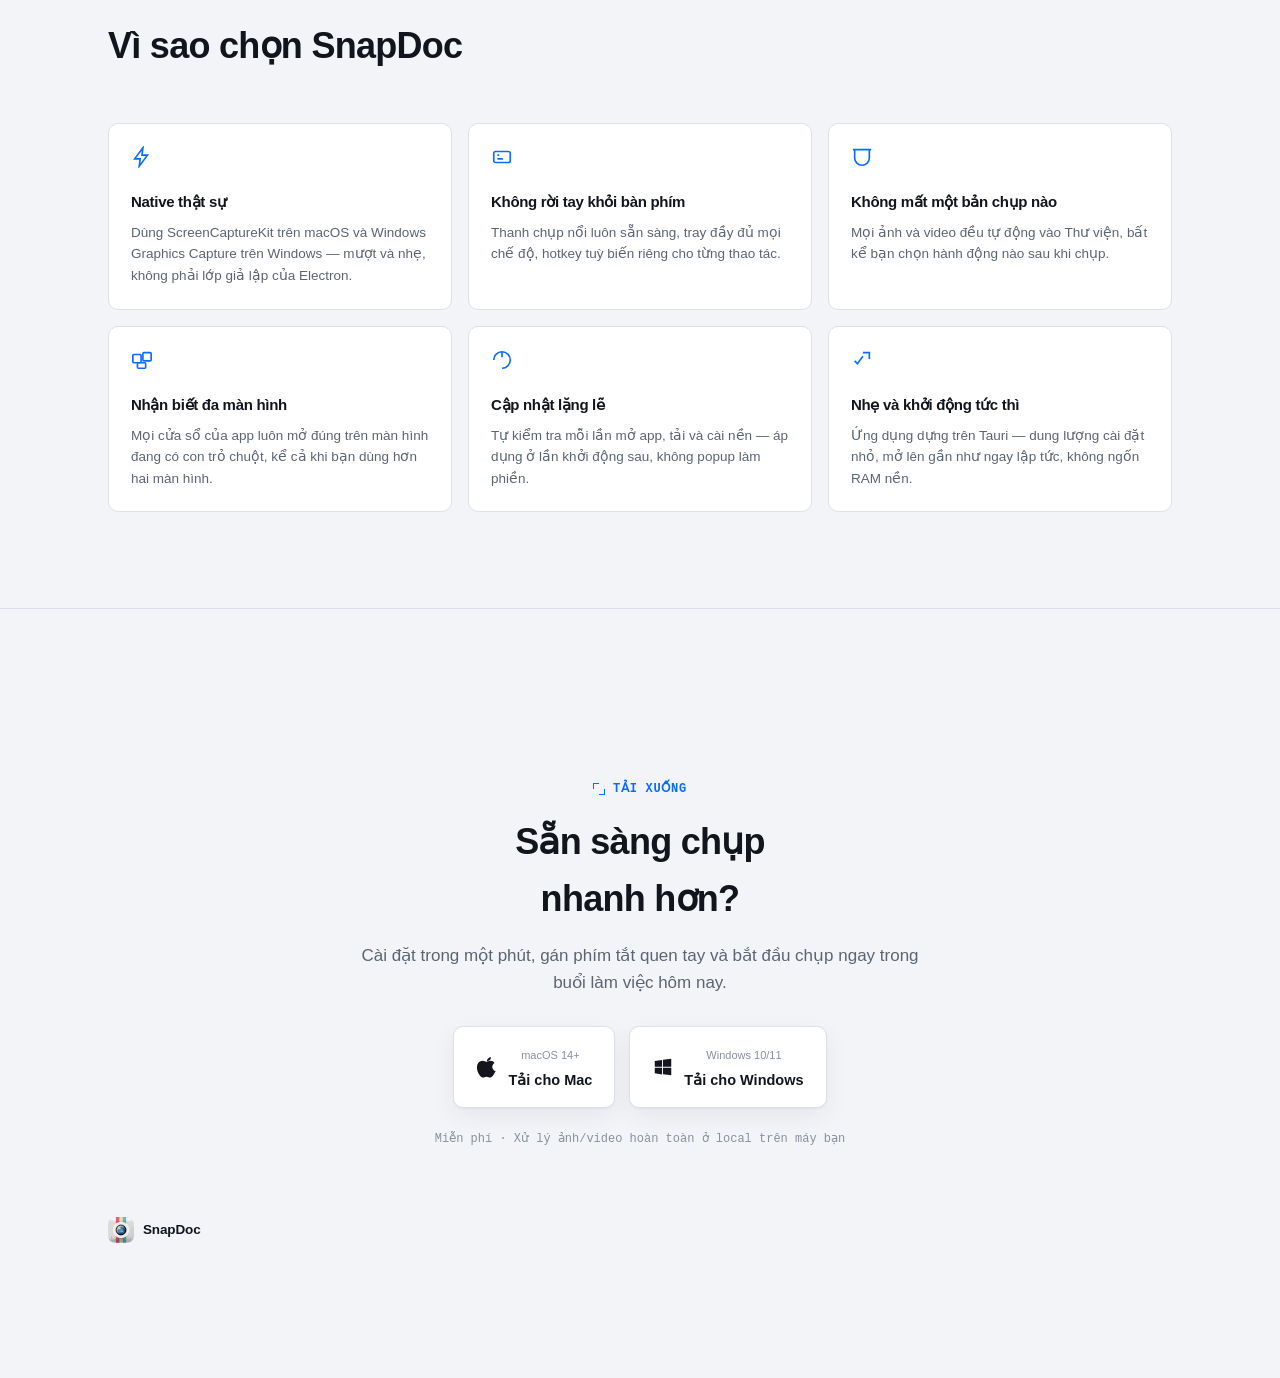
==== commit 329352f3: "Add Quick Capture and Editor workspace sections - New section spotlighting Quick Capture: mini toolb" ====
--- a/index.html
+++ b/index.html
@@ -114,6 +114,44 @@
   </div>
 </section>
 
+<!-- ================= QUICK CAPTURE ================= -->
+<section id="quick">
+  <div class="wrap feature rev">
+    <div class="f-copy">
+      <div class="eyebrow"><span class="bracket"></span>CHỤP NHANH</div>
+      <h2>Chọn vùng là chú thích được ngay, không cần mở app nào khác</h2>
+      <p>Nhấn phím tắt, kéo chọn một vùng bất kỳ trên màn hình — một thanh công cụ nhỏ hiện ngay cạnh vùng chọn để bạn chú thích tức thì, rồi copy hoặc lưu mà không cần rời khỏi màn hình đang xem.</p>
+      <ul class="taglist">
+        <li>Thanh công cụ bám theo vùng chọn: khung, số bước, văn bản, mũi tên, mũi tên đánh số, highlight</li>
+        <li>Vẽ trực tiếp lên overlay trong suốt — vẫn thấy màn hình thật ngay bên dưới nét vẽ</li>
+        <li>Không có gì được chụp thật cho tới khi bạn bấm Copy, Save hoặc Mở Editor</li>
+        <li>Nhấn Esc để huỷ bất cứ lúc nào, không để lại dấu vết</li>
+      </ul>
+    </div>
+    <div class="f-visual panel">
+      <div class="desk" style="height:300px;">
+        <div class="marquee" style="top:36px;left:28px;width:230px;height:120px;">
+          <span class="dim-chip">860 × 420</span>
+          <span class="handle h-tl"></span><span class="handle h-tr"></span><span class="handle h-bl"></span><span class="handle h-br"></span>
+        </div>
+        <div class="capbar" style="position:absolute;left:28px;top:164px;bottom:auto;transform:none;">
+          <div class="ic on"><svg viewBox="0 0 24 24" fill="none" stroke="currentColor" stroke-width="1.8"><rect x="4" y="6" width="16" height="12" rx="1.5"/></svg></div>
+          <div class="ic"><svg viewBox="0 0 24 24" fill="none" stroke="currentColor" stroke-width="1.8"><circle cx="12" cy="12" r="8"/><text x="12" y="15.5" font-size="9" text-anchor="middle" fill="currentColor" stroke="none">1</text></svg></div>
+          <div class="ic"><svg viewBox="0 0 24 24" fill="none" stroke="currentColor" stroke-width="1.6"><text x="6" y="17" font-size="13" fill="currentColor" stroke="none">T</text></svg></div>
+          <div class="ic"><svg viewBox="0 0 24 24" fill="none" stroke="currentColor" stroke-width="1.8"><path d="M4 18L18 4M18 4h-6M18 4v6"/></svg></div>
+          <div class="ic"><svg viewBox="0 0 24 24" fill="none" stroke="currentColor" stroke-width="1.8"><path d="M3 19L15 7"/><circle cx="4.5" cy="18.5" r="4" fill="currentColor" stroke="none"/><text x="4.5" y="20.5" font-size="6" fill="var(--surface)" stroke="none" text-anchor="middle">1</text></svg></div>
+          <div class="ic"><svg viewBox="0 0 24 24" fill="none" stroke="currentColor" stroke-width="1.8"><rect x="3" y="9" width="18" height="9" fill="currentColor" stroke="none" opacity="0.35"/></svg></div>
+          <span class="sep"></span>
+          <div class="ic"><svg viewBox="0 0 24 24" fill="none" stroke="currentColor" stroke-width="1.8"><path d="M9 14 4 9l5-5"/><path d="M4 9h10a6 6 0 0 1 0 12h-2"/></svg></div>
+        </div>
+        <div style="position:absolute;top:214px;left:28px;right:28px;display:flex;gap:6px;flex-wrap:wrap;">
+          <span class="chip">Copy ⌘C</span><span class="chip">Save ⌘S</span><span class="chip">Mở Editor</span><span class="chip">Esc để huỷ</span>
+        </div>
+      </div>
+    </div>
+  </div>
+</section>
+
 <!-- ================= EDITOR ================= -->
 <section id="edit">
   <div class="wrap feature">
@@ -164,6 +202,49 @@
   </div>
 </section>
 
+<!-- ================= EDITOR WORKSPACE ================= -->
+<section id="workspace">
+  <div class="wrap feature">
+    <div class="f-copy">
+      <div class="eyebrow"><span class="bracket"></span>KHÔNG GIAN LÀM VIỆC</div>
+      <h2>Mọi công cụ và ảnh gần đây, gói gọn trong một màn hình</h2>
+      <p>Editor không chỉ để chú thích — đây còn là nơi bạn xem lại và tiếp tục sửa những ảnh vừa chụp, không cần mở thêm cửa sổ nào khác.</p>
+      <ul class="taglist">
+        <li>Dải "Gần đây" ở cuối màn hình hiển thị tối đa 20 ảnh chụp gần nhất, bấm vào là mở lại ngay trong Editor</li>
+        <li>Mỗi ảnh trong dải đều có nút copy nhanh riêng, không cần mở lại file</li>
+        <li>"Xem tất cả" để mở Thư viện đầy đủ khi cần tìm ảnh cũ hơn</li>
+        <li>Toolbar đầy đủ 11 công cụ chú thích, cộng New, Open, Stitch ghép ảnh, Undo/Redo, Save (kèm Save As), Save + Copy, Copy</li>
+      </ul>
+    </div>
+    <div class="f-visual panel">
+      <div class="editor-tour">
+        <div class="et-tools">
+          <div class="et-tool"><svg viewBox="0 0 24 24" fill="none" stroke="currentColor" stroke-width="1.8"><path d="M4 4l7 16 2-7 7-2z"/></svg>Chọn</div>
+          <div class="et-tool"><svg viewBox="0 0 24 24" fill="none" stroke="currentColor" stroke-width="1.8"><rect x="4" y="6" width="16" height="12" rx="1.5"/></svg>Khung</div>
+          <div class="et-tool"><svg viewBox="0 0 24 24" fill="none" stroke="currentColor" stroke-width="1.8"><circle cx="12" cy="12" r="7"/></svg>Hình tròn</div>
+          <div class="et-tool"><svg viewBox="0 0 24 24" fill="none" stroke="currentColor" stroke-width="1.8"><path d="M4 18L18 4M18 4h-6M18 4v6"/></svg>Mũi tên</div>
+          <div class="et-tool"><svg viewBox="0 0 24 24" fill="none" stroke="currentColor" stroke-width="1.8"><path d="M3 19L15 7"/><circle cx="4.5" cy="18.5" r="4" fill="currentColor" stroke="none"/><text x="4.5" y="20.5" font-size="6" fill="var(--surface)" stroke="none" text-anchor="middle">1</text></svg>Mũi tên số</div>
+          <div class="et-tool"><svg viewBox="0 0 24 24" fill="none" stroke="currentColor" stroke-width="1.8"><path d="M5 19L19 5"/></svg>Đường kẻ</div>
+          <div class="et-tool"><svg viewBox="0 0 24 24" fill="none" stroke="currentColor" stroke-width="1.6"><text x="6" y="17" font-size="13" fill="currentColor" stroke="none">T</text></svg>Văn bản</div>
+          <div class="et-tool"><svg viewBox="0 0 24 24" fill="none" stroke="currentColor" stroke-width="1.8"><circle cx="12" cy="12" r="8"/><text x="12" y="15.5" font-size="9" text-anchor="middle" fill="currentColor" stroke="none">2</text></svg>Số bước</div>
+          <div class="et-tool"><svg viewBox="0 0 24 24" fill="none" stroke="currentColor" stroke-width="1.8"><rect x="3" y="9" width="18" height="9" fill="currentColor" stroke="none" opacity="0.35"/></svg>Highlight</div>
+          <div class="et-tool"><svg viewBox="0 0 24 24" fill="none" stroke="currentColor" stroke-width="1.8"><rect x="4" y="4" width="7" height="7" fill="currentColor" stroke="none" opacity="0.5"/><rect x="13" y="4" width="7" height="7" fill="currentColor" stroke="none" opacity="0.5"/><rect x="4" y="13" width="7" height="7" fill="currentColor" stroke="none" opacity="0.5"/><rect x="13" y="13" width="7" height="7" fill="currentColor" stroke="none" opacity="0.5"/></svg>Blur/Che</div>
+          <div class="et-tool"><svg viewBox="0 0 24 24" fill="none" stroke="currentColor" stroke-width="1.8"><path d="M6 2v16a2 2 0 0 0 2 2h14M2 6h16a2 2 0 0 1 2 2v14"/></svg>Crop</div>
+        </div>
+        <div class="et-actions-row">
+          <span class="chip">New</span><span class="chip">Open</span><span class="chip">Stitch</span><span class="chip">Undo</span><span class="chip">Redo</span><span class="chip">Save ▾</span><span class="chip">Save + Copy</span><span class="chip">Copy</span>
+        </div>
+        <div class="et-history">
+          <div class="et-history-head"><span class="label">Gần đây</span><span class="viewall">Xem tất cả →</span></div>
+          <div class="et-history-strip">
+            <div class="tile current"></div><div class="tile"></div><div class="tile vid"></div><div class="tile"></div><div class="tile"></div><div class="tile vid"></div><div class="tile"></div><div class="tile"></div>
+          </div>
+        </div>
+      </div>
+    </div>
+  </div>
+</section>
+
 <!-- ================= OPEN EXISTING IMAGE ================= -->
 <section id="import">
   <div class="wrap feature rev">
--- a/css/style.css
+++ b/css/style.css
@@ -245,6 +245,20 @@
   .tile { position: relative; aspect-ratio: 4/3; border-radius: 7px; background: linear-gradient(135deg, var(--surface-2), var(--border)); overflow: hidden; }
   .tile.vid::after { content: "▶ 0:32"; position: absolute; bottom: 5px; left: 6px; font-family: var(--mono); font-size: 9.5px; background: rgba(0,0,0,0.55); color: #fff; padding: 1px 5px; border-radius: 3px; }
 
+  /* editor workspace tour mockup */
+  .editor-tour { padding: 20px; }
+  .et-tools { display: grid; grid-template-columns: repeat(4, 1fr); gap: 8px; margin-bottom: 16px; }
+  @media (max-width: 480px) { .et-tools { grid-template-columns: repeat(3, 1fr); } }
+  .et-tool { display: flex; flex-direction: column; align-items: center; gap: 6px; padding: 10px 4px; border: 1px solid var(--border); border-radius: var(--radius-s); background: var(--surface-2); font-size: 10.5px; color: var(--ink-dim); text-align: center; }
+  .et-tool svg { width: 17px; height: 17px; color: var(--ink); }
+  .et-actions-row { display: flex; gap: 6px; flex-wrap: wrap; padding-bottom: 16px; border-bottom: 1px solid var(--border); margin-bottom: 16px; }
+  .et-history-head { display: flex; justify-content: space-between; align-items: center; margin-bottom: 10px; }
+  .et-history-head .label { font-family: var(--mono); font-size: 11px; letter-spacing: 0.06em; text-transform: uppercase; color: var(--ink-faint); }
+  .et-history-head .viewall { font-family: var(--mono); font-size: 11px; color: var(--accent); }
+  .et-history-strip { display: flex; gap: 8px; overflow-x: auto; padding-bottom: 2px; }
+  .et-history-strip .tile { flex: 0 0 60px; aspect-ratio: 1; }
+  .et-history-strip .tile.current { outline: 2px solid var(--accent); outline-offset: 2px; }
+
   /* shortcuts */
   .sc-grid { display: grid; grid-template-columns: repeat(auto-fit,minmax(240px,1fr)); gap: 1px; background: var(--border); border: 1px solid var(--border); border-radius: var(--radius-m); overflow: hidden; }
   .sc-row { background: var(--surface); padding: 14px 18px; display: flex; align-items: center; justify-content: space-between; gap: 12px; }
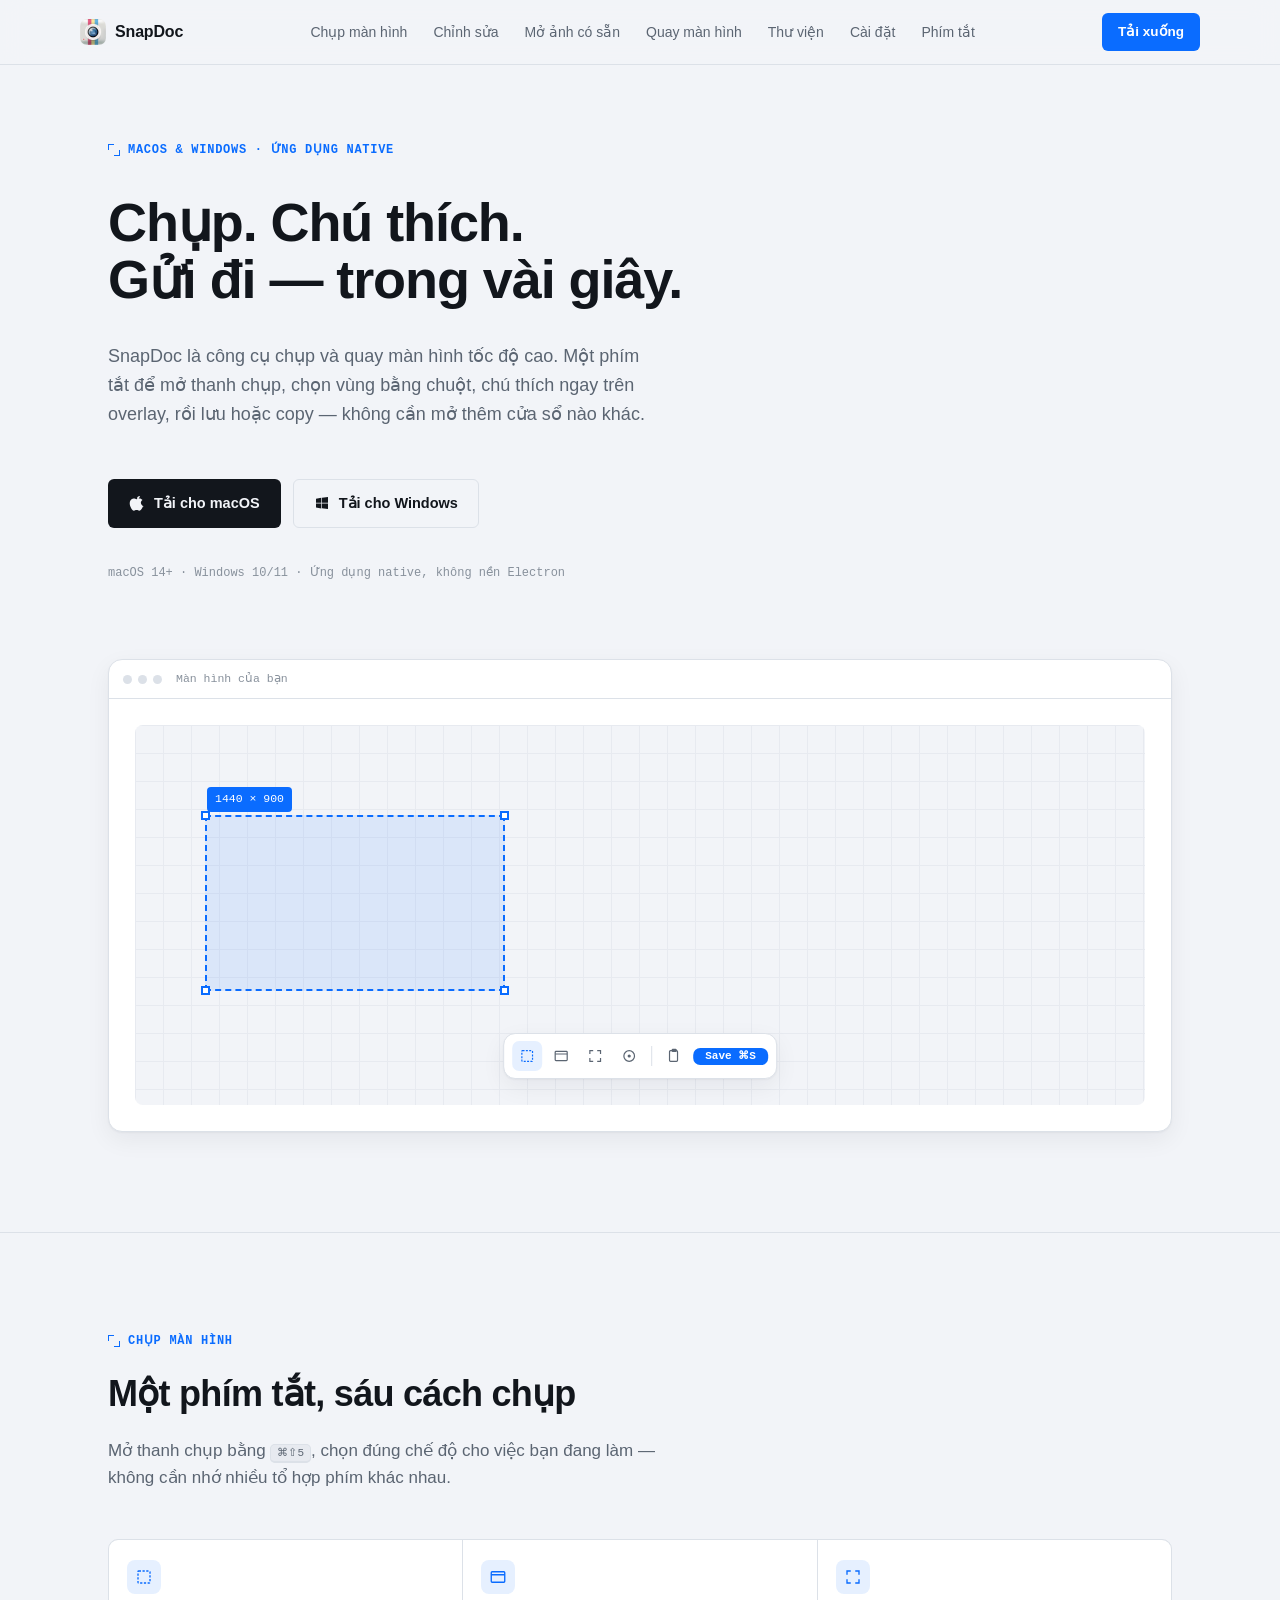
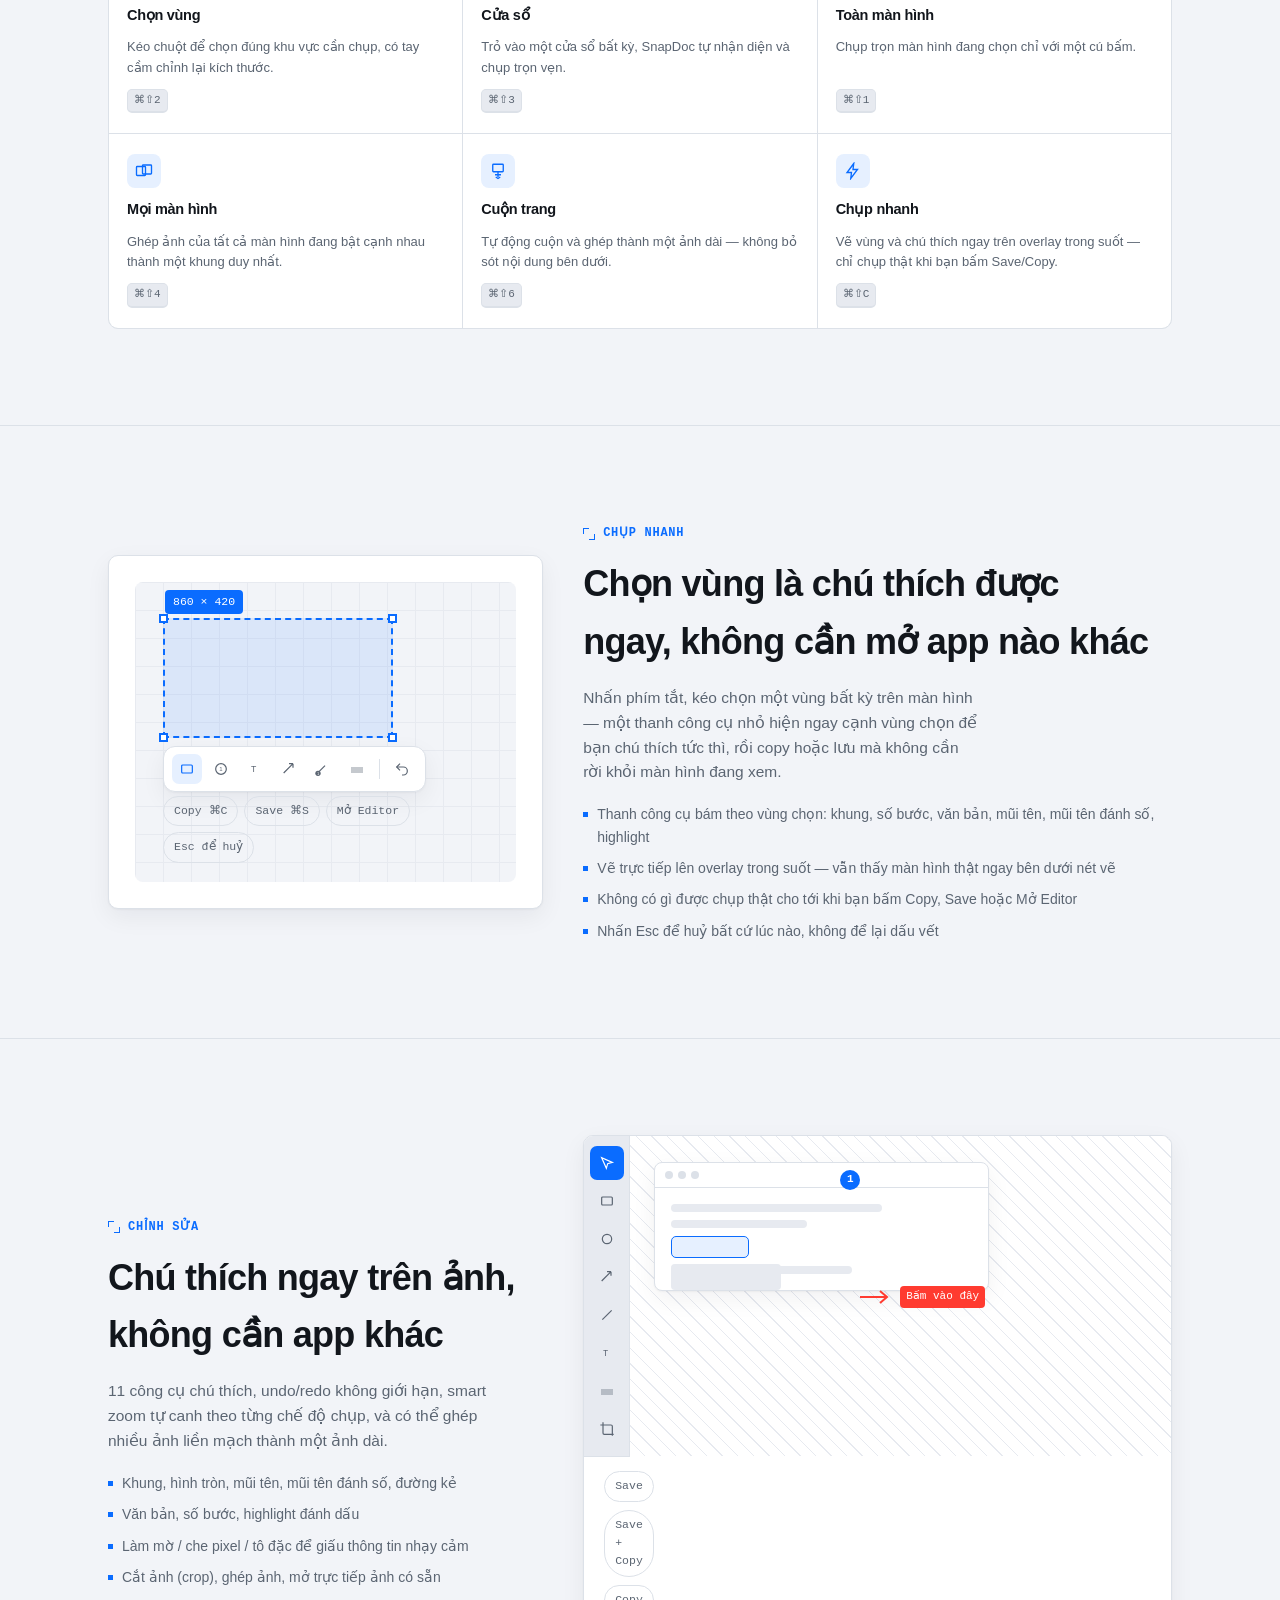
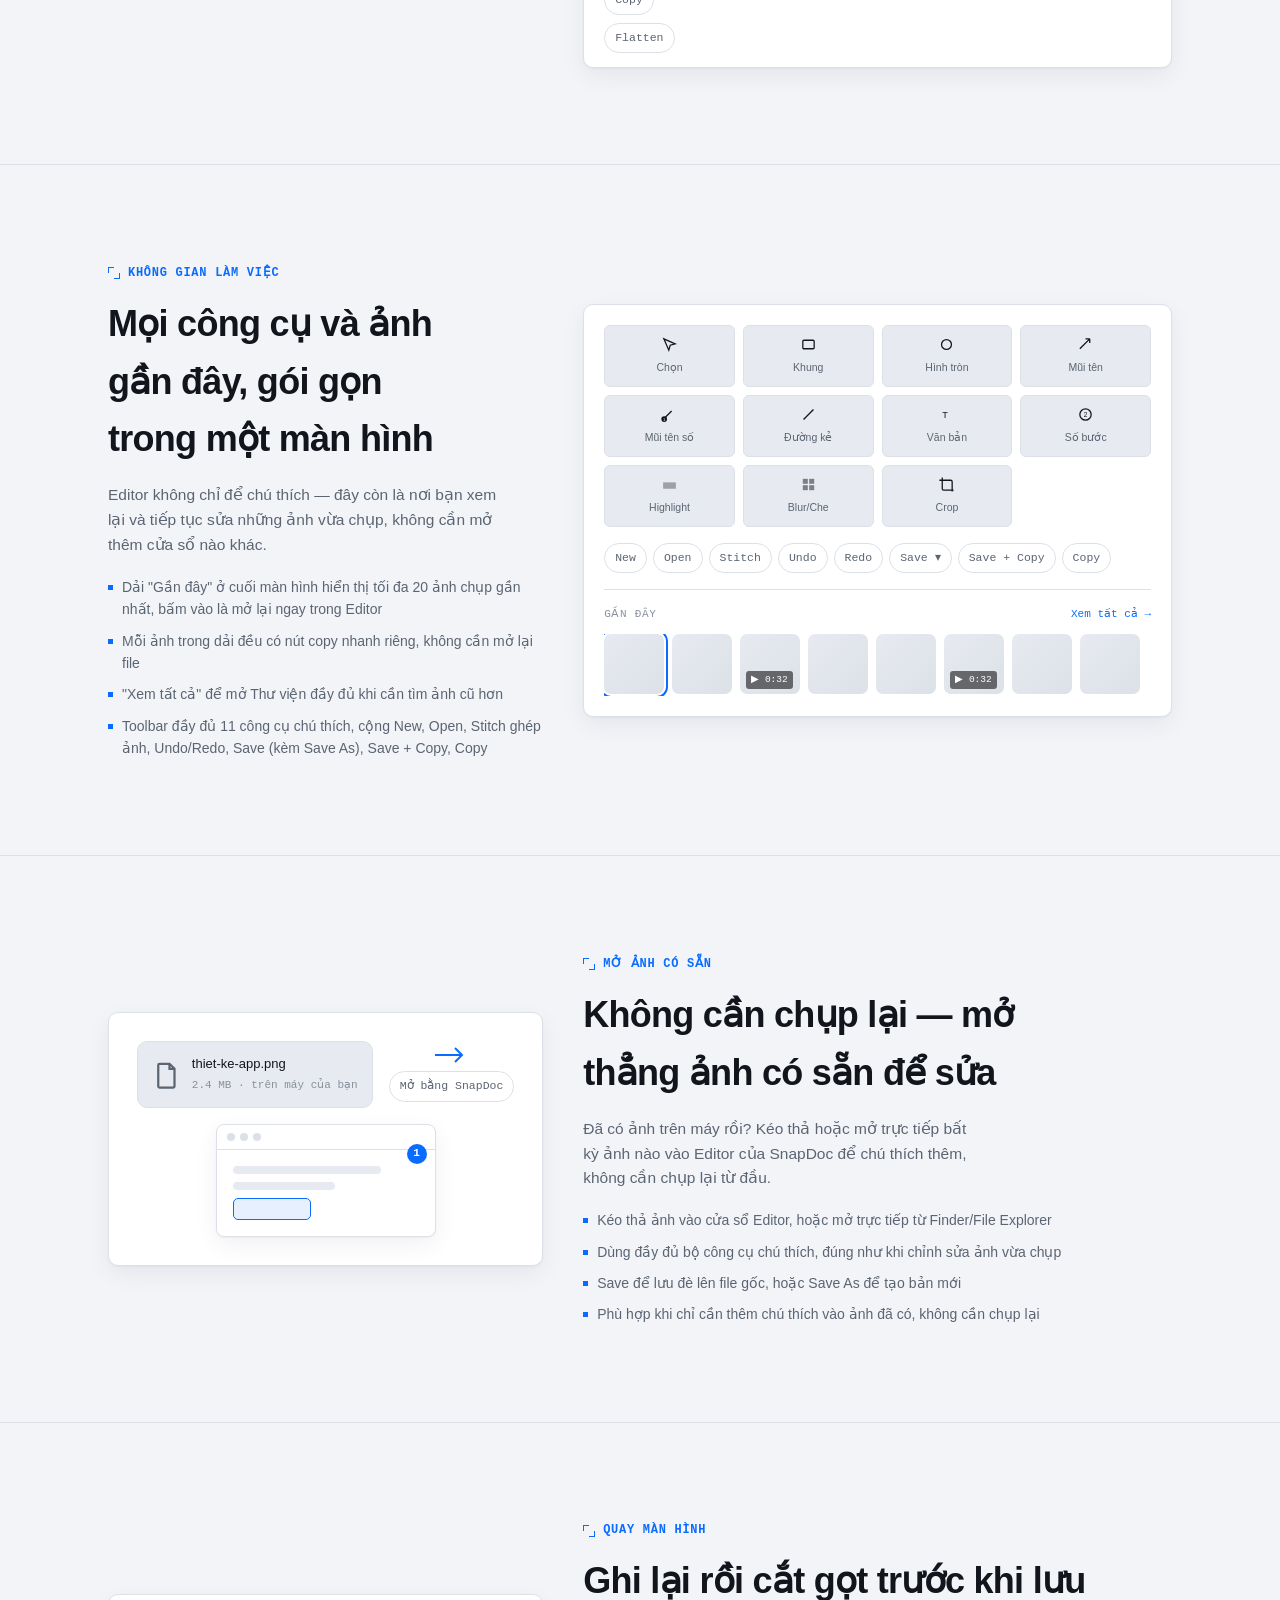
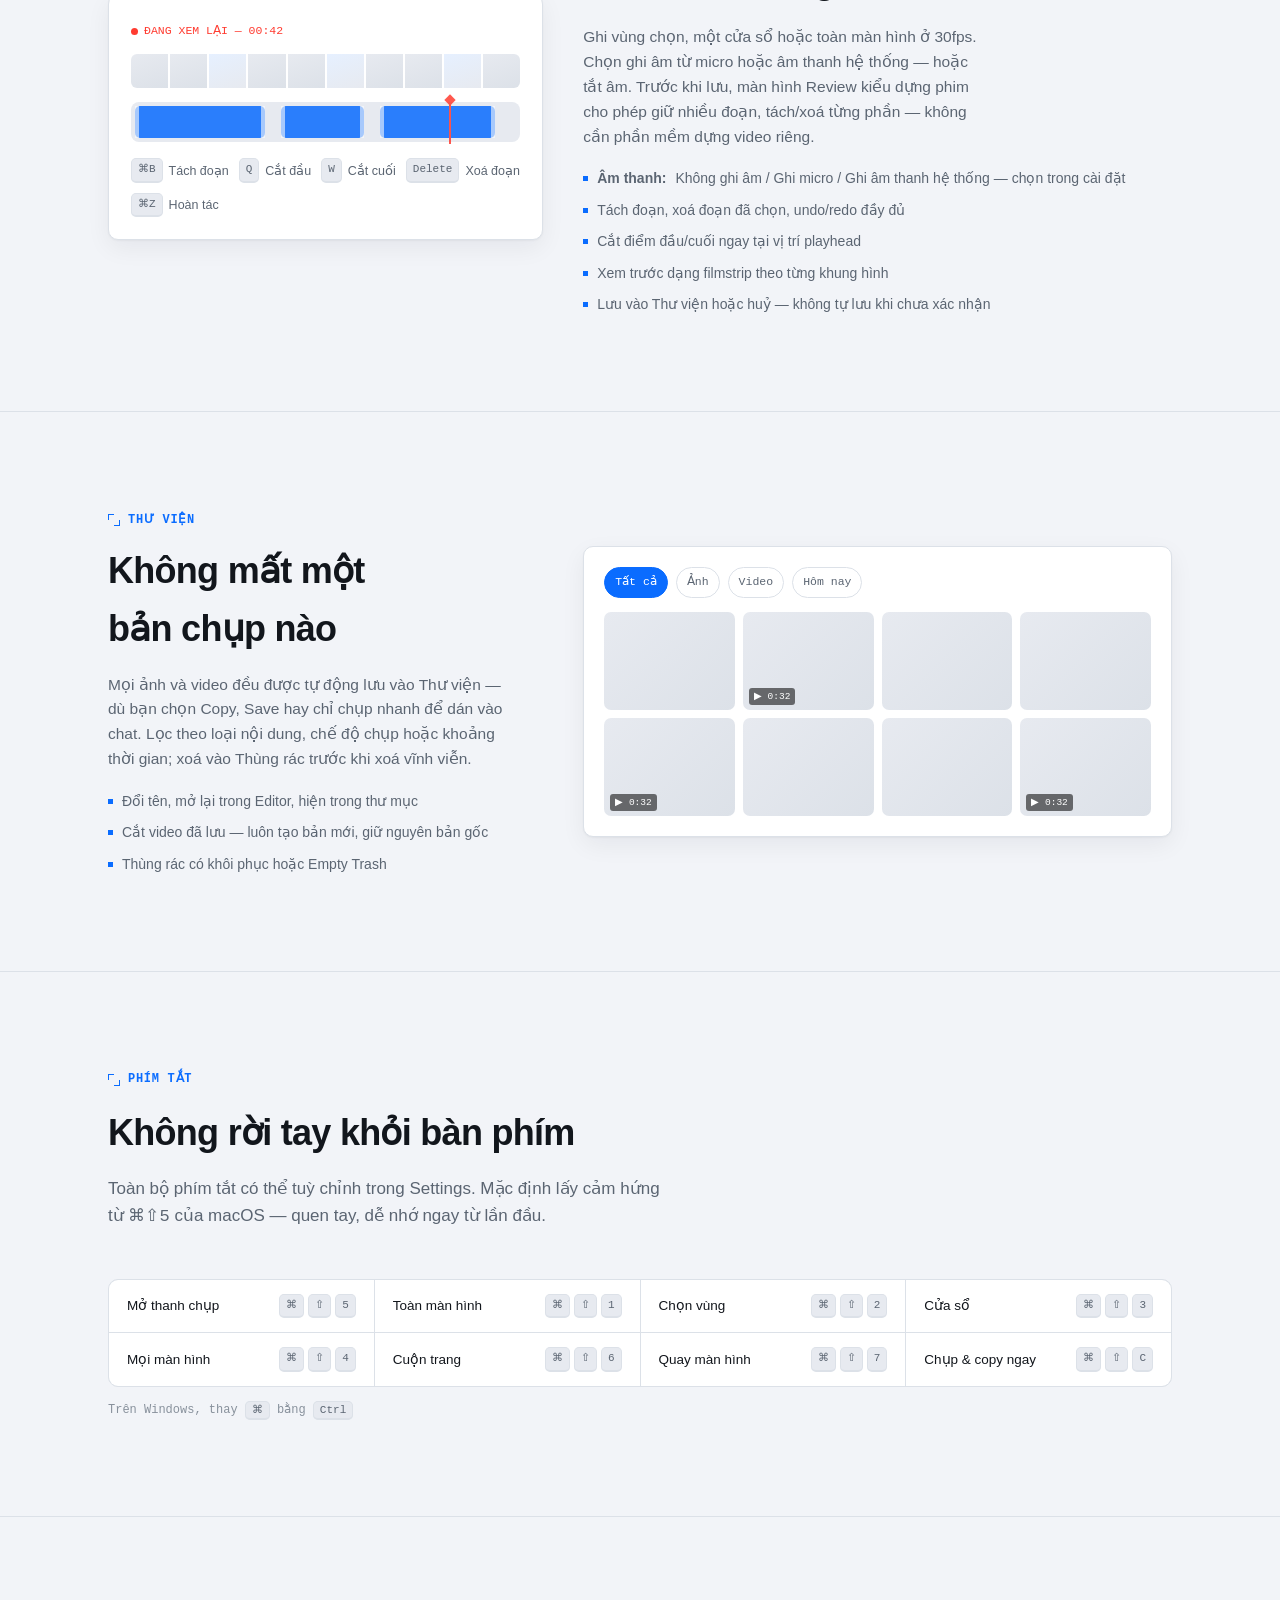
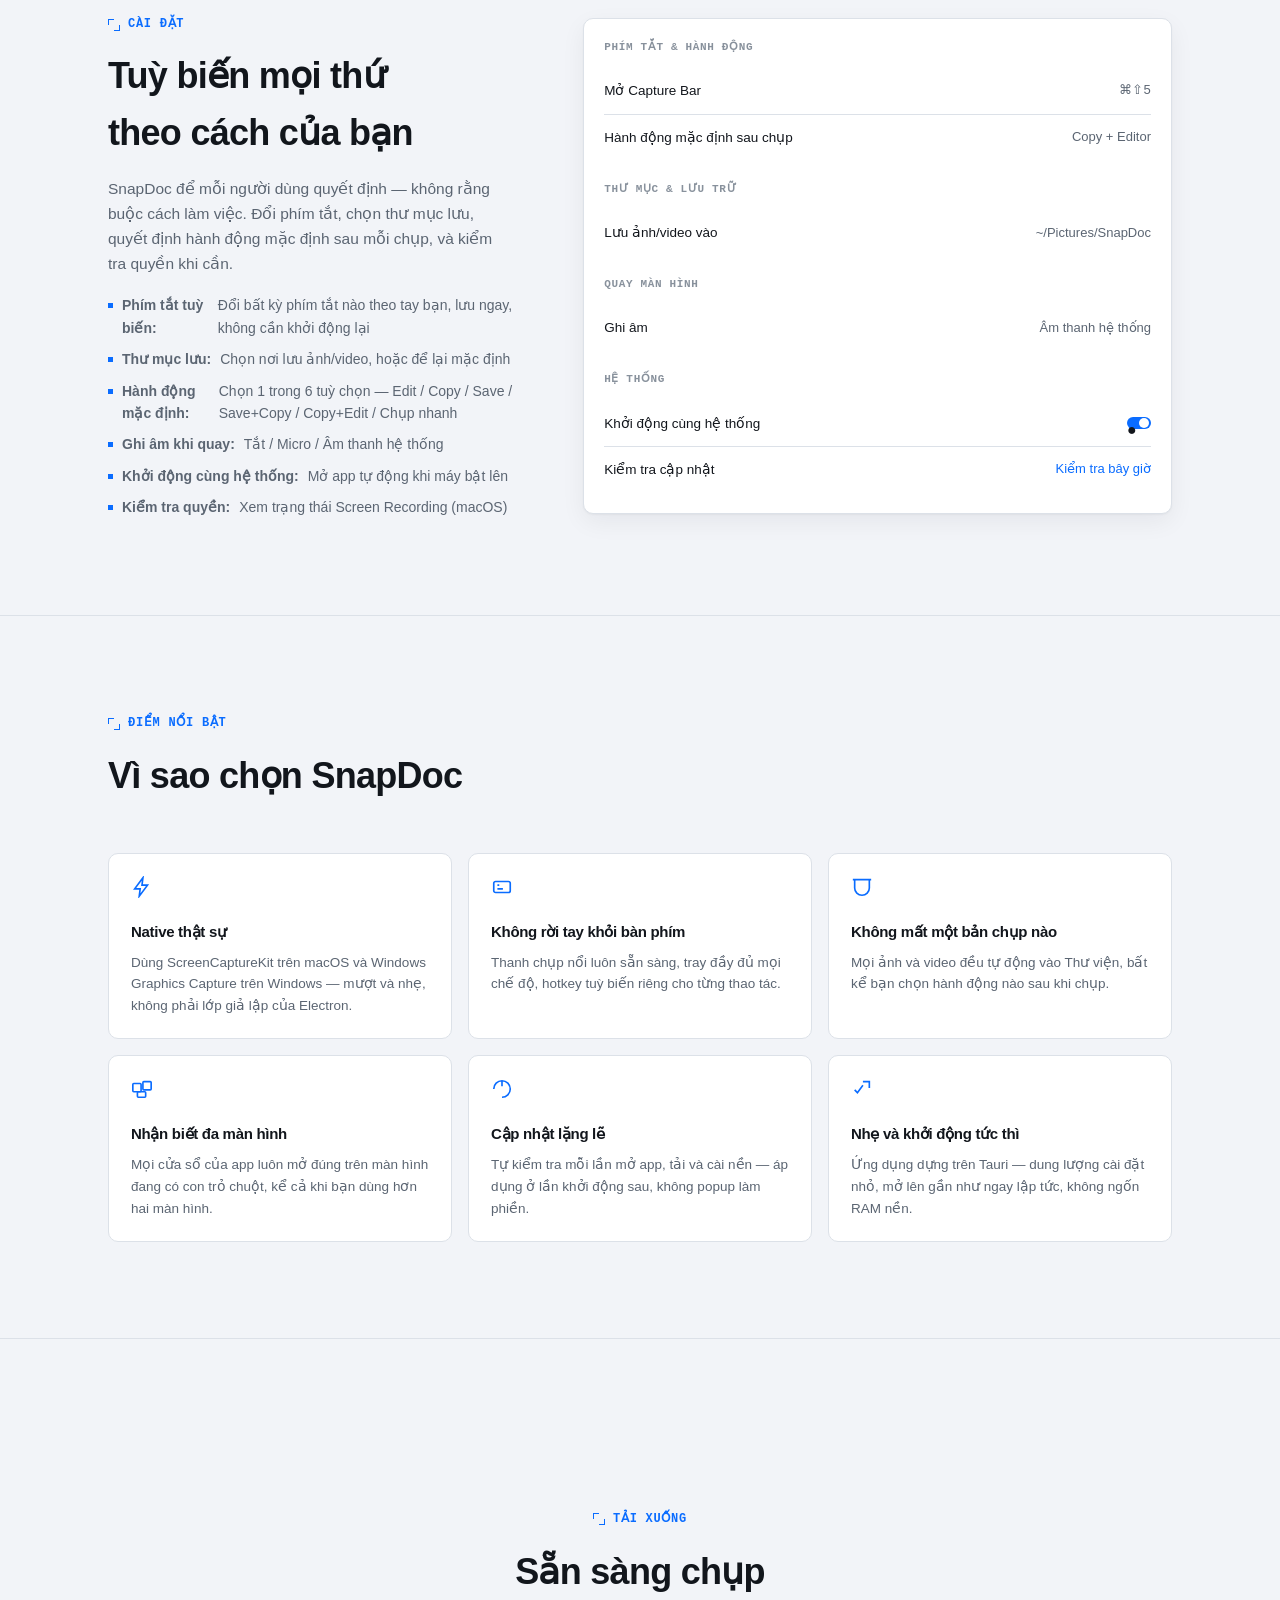
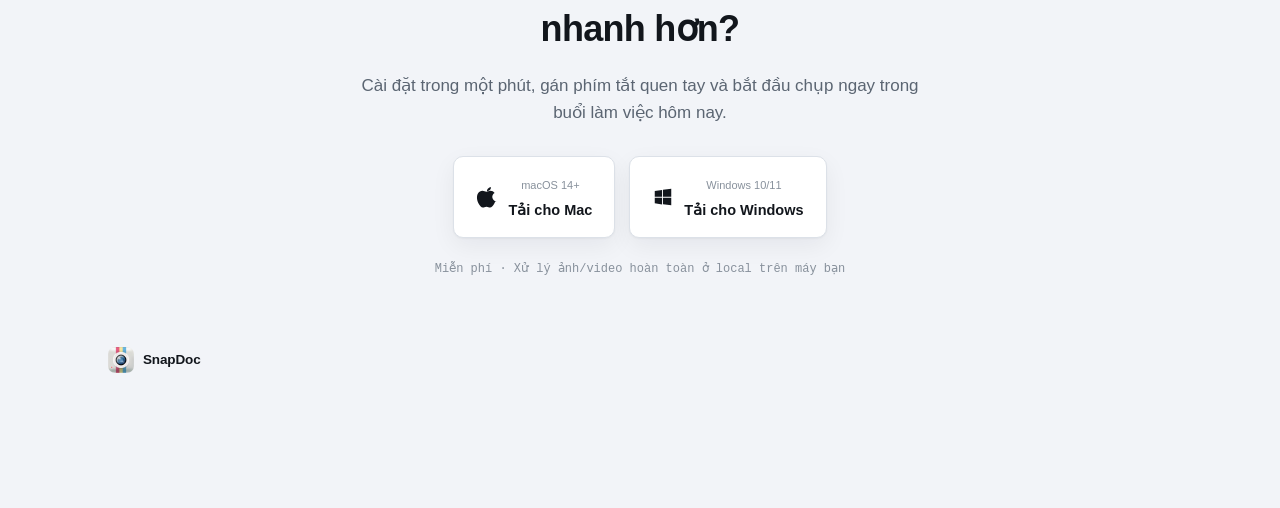
==== commit 04114eb0: "update lading" ====
--- a/index.html
+++ b/index.html
@@ -18,6 +18,7 @@
       <li><a href="#import">Mở ảnh có sẵn</a></li>
       <li><a href="#record">Quay màn hình</a></li>
       <li><a href="#library">Thư viện</a></li>
+      <li><a href="#settings">Cài đặt</a></li>
       <li><a href="#shortcuts">Phím tắt</a></li>
     </ul>
     <a class="nav-cta" href="#download">Tải xuống</a>
@@ -292,8 +293,9 @@
     <div class="f-copy">
       <div class="eyebrow"><span class="bracket"></span>QUAY MÀN HÌNH</div>
       <h2>Ghi lại rồi cắt gọt trước khi lưu</h2>
-      <p>Ghi vùng chọn, một cửa sổ hoặc toàn màn hình ở 30fps, kèm micro hoặc âm thanh hệ thống. Trước khi lưu, màn hình Review kiểu dựng phim cho phép giữ nhiều đoạn, tách/xoá từng phần — không cần phần mềm dựng video riêng.</p>
-      <ul class="taglist">
+      <p>Ghi vùng chọn, một cửa sổ hoặc toàn màn hình ở 30fps. Chọn ghi âm từ micro hoặc âm thanh hệ thống — hoặc tắt âm. Trước khi lưu, màn hình Review kiểu dựng phim cho phép giữ nhiều đoạn, tách/xoá từng phần — không cần phần mềm dựng video riêng.</p>
+      <ul class="taglist">
+        <li><strong>Âm thanh:</strong> Không ghi âm / Ghi micro / Ghi âm thanh hệ thống — chọn trong cài đặt</li>
         <li>Tách đoạn, xoá đoạn đã chọn, undo/redo đầy đủ</li>
         <li>Cắt điểm đầu/cuối ngay tại vị trí playhead</li>
         <li>Xem trước dạng filmstrip theo từng khung hình</li>
@@ -371,6 +373,65 @@
       <div class="sc-row"><span class="name">Chụp &amp; copy ngay</span><span class="sc-keys"><kbd>⌘</kbd><kbd>⇧</kbd><kbd>C</kbd></span></div>
     </div>
     <div class="fine" style="margin-top:14px">Trên Windows, thay <kbd style="margin:0">⌘</kbd> bằng <kbd style="margin:0">Ctrl</kbd></div>
+  </div>
+</section>
+
+<!-- ================= SETTINGS ================= -->
+<section id="settings">
+  <div class="wrap feature">
+    <div class="f-copy">
+      <div class="eyebrow"><span class="bracket"></span>CÀI ĐẶT</div>
+      <h2>Tuỳ biến mọi thứ theo cách của bạn</h2>
+      <p>SnapDoc để mỗi người dùng quyết định — không rằng buộc cách làm việc. Đổi phím tắt, chọn thư mục lưu, quyết định hành động mặc định sau mỗi chụp, và kiểm tra quyền khi cần.</p>
+      <ul class="taglist">
+        <li><strong>Phím tắt tuỳ biến:</strong> Đổi bất kỳ phím tắt nào theo tay bạn, lưu ngay, không cần khởi động lại</li>
+        <li><strong>Thư mục lưu:</strong> Chọn nơi lưu ảnh/video, hoặc để lại mặc định</li>
+        <li><strong>Hành động mặc định:</strong> Chọn 1 trong 6 tuỳ chọn — Edit / Copy / Save / Save+Copy / Copy+Edit / Chụp nhanh</li>
+        <li><strong>Ghi âm khi quay:</strong> Tắt / Micro / Âm thanh hệ thống</li>
+        <li><strong>Khởi động cùng hệ thống:</strong> Mở app tự động khi máy bật lên</li>
+        <li><strong>Kiểm tra quyền:</strong> Xem trạng thái Screen Recording (macOS)</li>
+      </ul>
+    </div>
+    <div class="f-visual panel">
+      <div class="settings-mock">
+        <div class="set-section">
+          <div class="set-header">Phím tắt & hành động</div>
+          <div class="set-row">
+            <span class="set-label">Mở Capture Bar</span>
+            <span class="set-value" style="font-family:var(--mono)">⌘⇧5</span>
+          </div>
+          <div class="set-row">
+            <span class="set-label">Hành động mặc định sau chụp</span>
+            <span class="set-value">Copy + Editor</span>
+          </div>
+        </div>
+        <div class="set-section">
+          <div class="set-header">Thư mục &amp; lưu trữ</div>
+          <div class="set-row">
+            <span class="set-label">Lưu ảnh/video vào</span>
+            <span class="set-value" style="font-size:13px">~/Pictures/SnapDoc</span>
+          </div>
+        </div>
+        <div class="set-section">
+          <div class="set-header">Quay màn hình</div>
+          <div class="set-row">
+            <span class="set-label">Ghi âm</span>
+            <span class="set-value">Âm thanh hệ thống</span>
+          </div>
+        </div>
+        <div class="set-section">
+          <div class="set-header">Hệ thống</div>
+          <div class="set-row">
+            <span class="set-label">Khởi động cùng hệ thống</span>
+            <span class="set-toggle">●</span>
+          </div>
+          <div class="set-row">
+            <span class="set-label">Kiểm tra cập nhật</span>
+            <span class="set-value set-action">Kiểm tra bây giờ</span>
+          </div>
+        </div>
+      </div>
+    </div>
   </div>
 </section>
 
--- a/css/style.css
+++ b/css/style.css
@@ -291,6 +291,19 @@
   footer .brand { font-size: 13.5px; }
   footer .fbits { font-size: 12.5px; color: var(--ink-faint); }
 
+  /* settings mockup */
+  .settings-mock { padding: 20px; }
+  .set-section { margin-bottom: 20px; }
+  .set-section:last-child { margin-bottom: 0; }
+  .set-header { font-family: var(--mono); font-size: 11px; letter-spacing: 0.06em; text-transform: uppercase; color: var(--ink-faint); margin-bottom: 12px; font-weight: 600; }
+  .set-row { display: flex; align-items: center; justify-content: space-between; padding: 12px 0; border-bottom: 1px solid var(--border); }
+  .set-row:last-child { border-bottom: none; }
+  .set-label { font-size: 13.5px; color: var(--ink); }
+  .set-value { font-size: 13px; color: var(--ink-dim); }
+  .set-toggle { width: 24px; height: 12px; background: var(--accent); border-radius: 6px; position: relative; }
+  .set-toggle::after { content: ""; position: absolute; right: 2px; top: 50%; transform: translateY(-50%); width: 10px; height: 10px; background: var(--surface); border-radius: 50%; }
+  .set-action { color: var(--accent); cursor: pointer; font-weight: 500; }
+
   @media (max-width: 640px) {
     section { padding: 64px 0; }
     .desk { height: auto; min-height: 300px; }
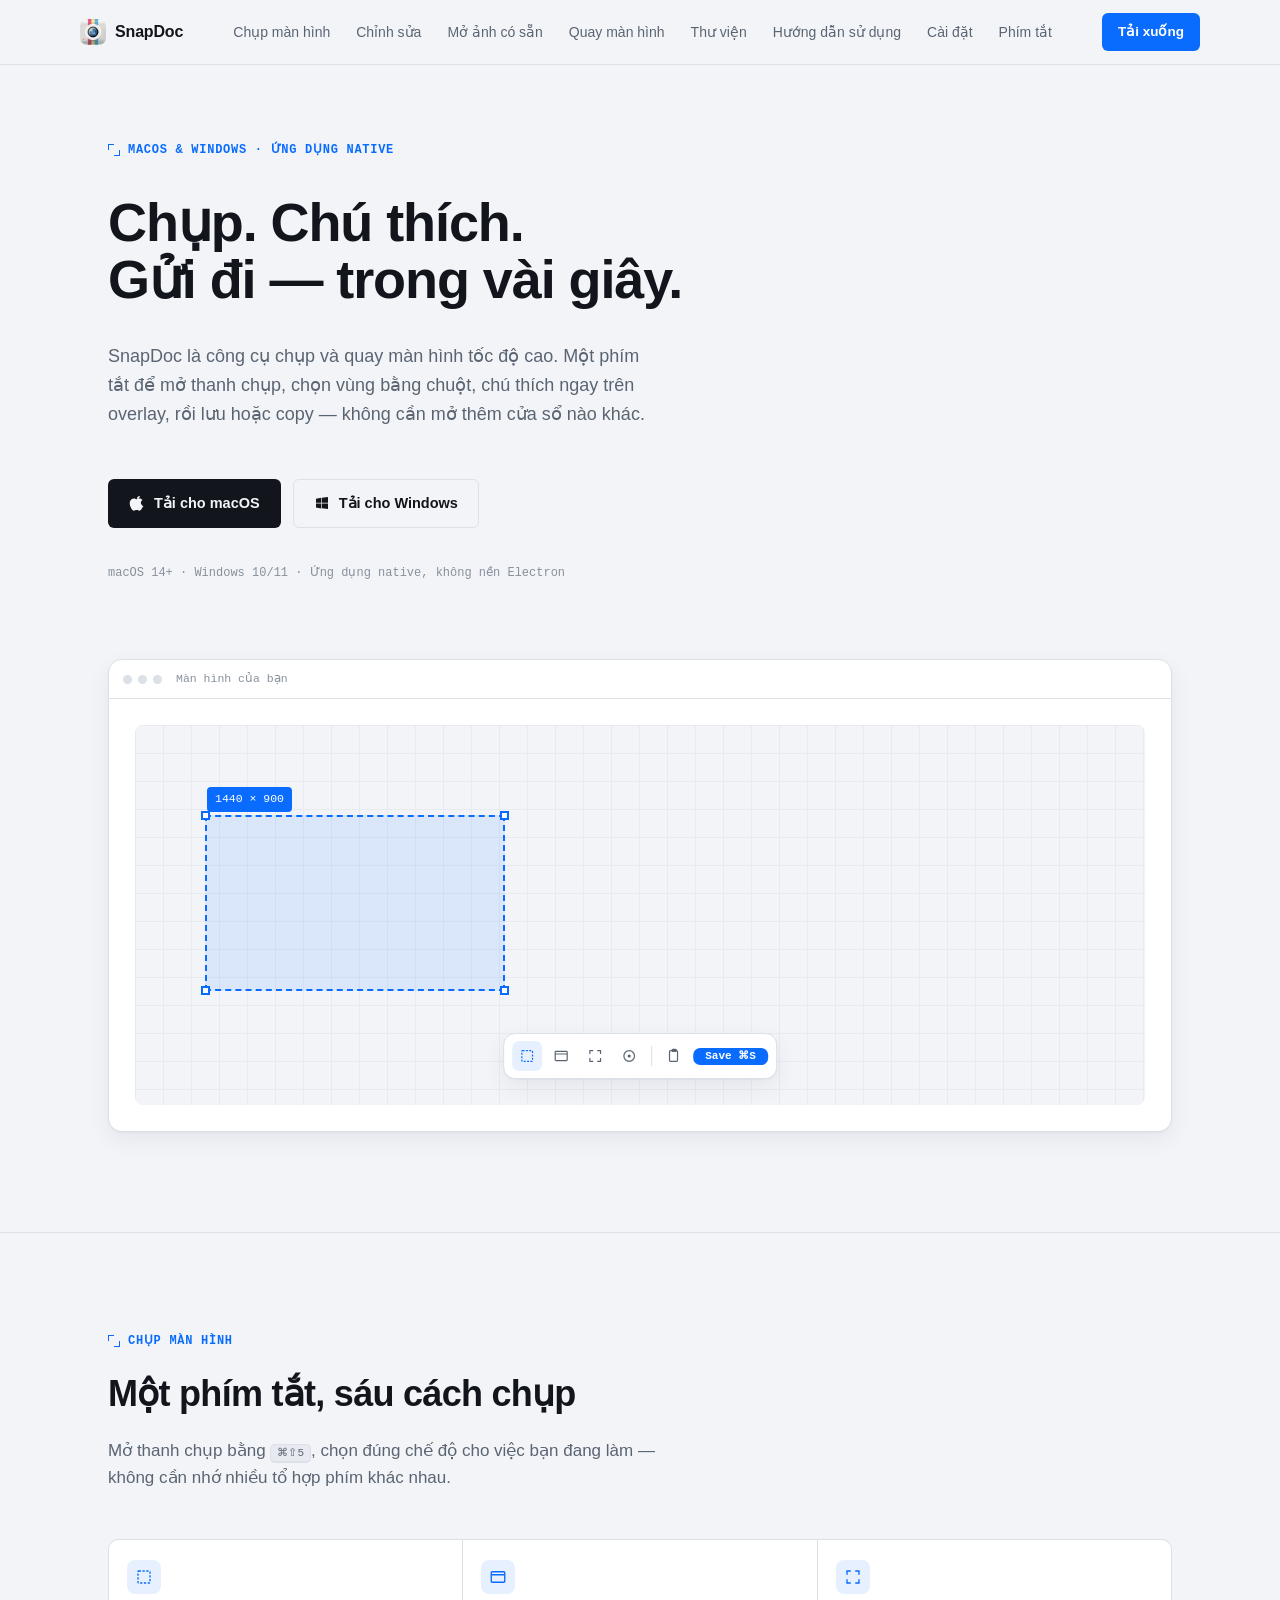
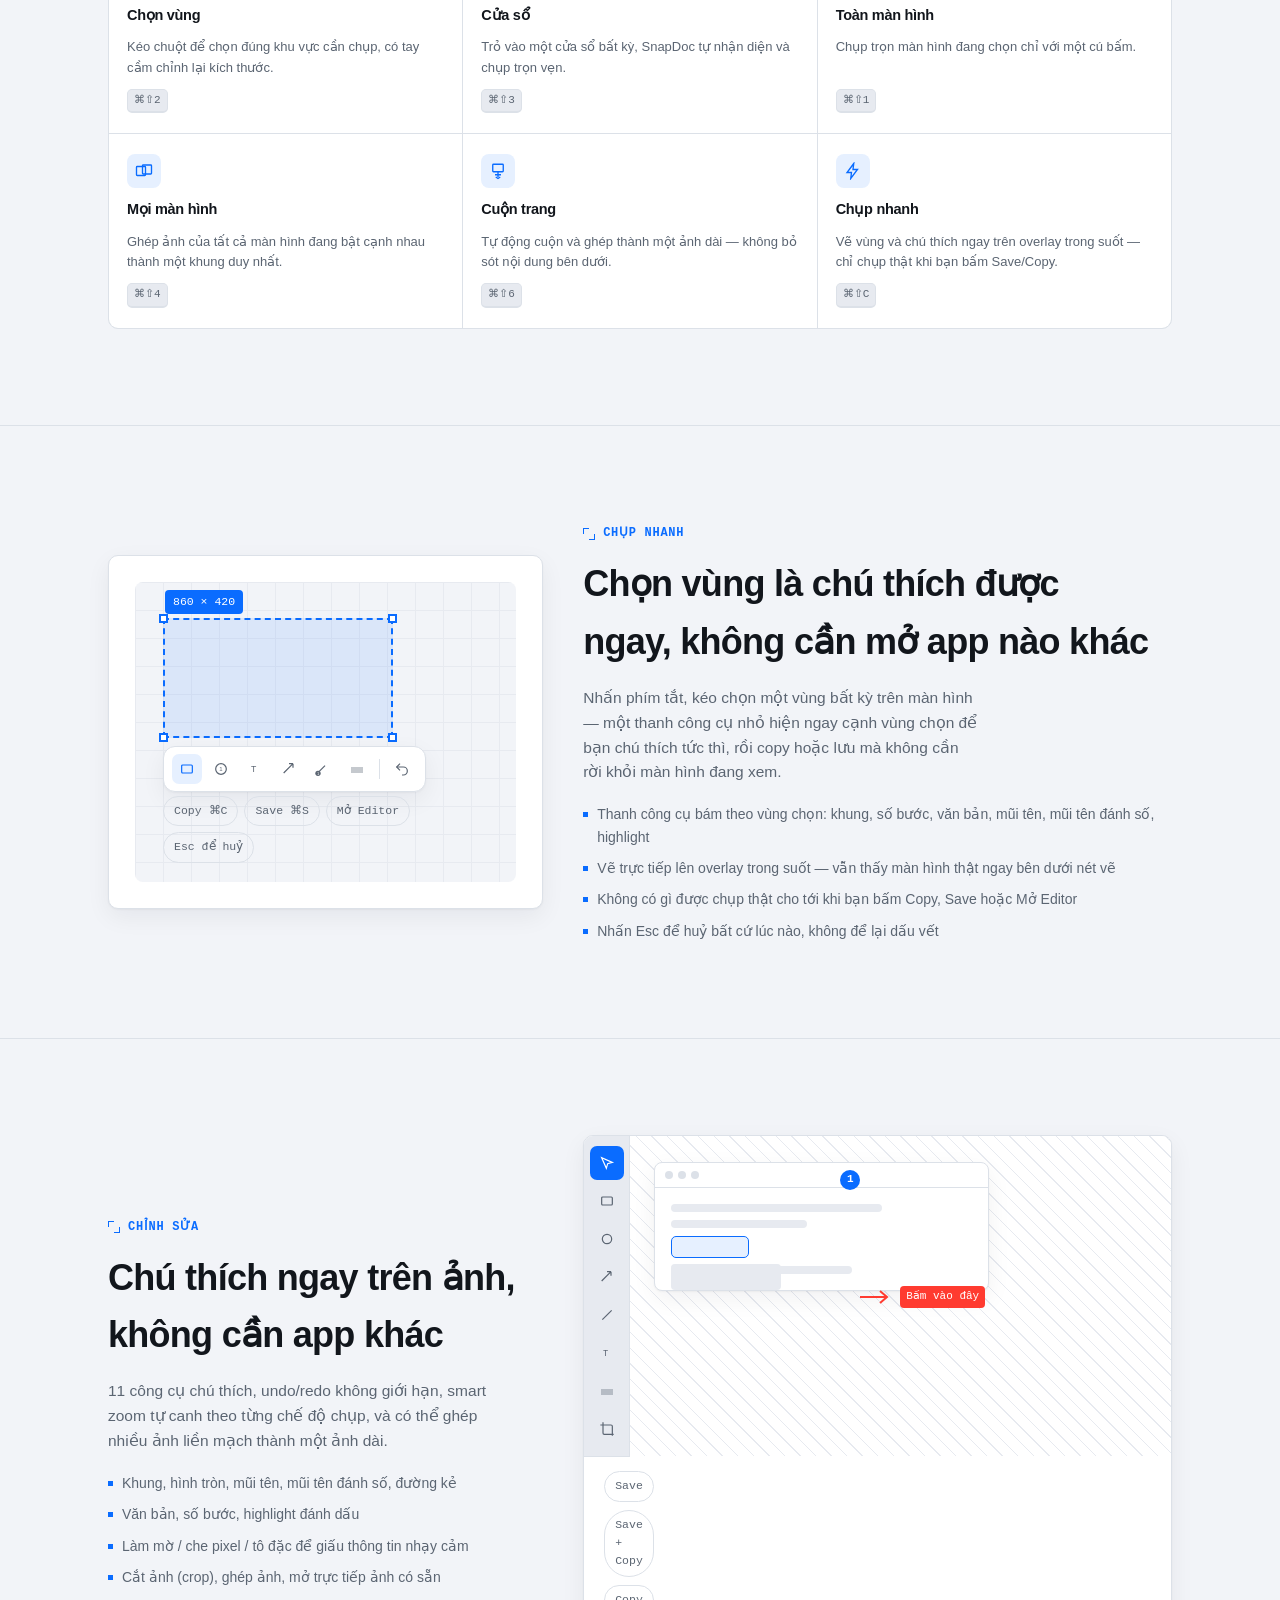
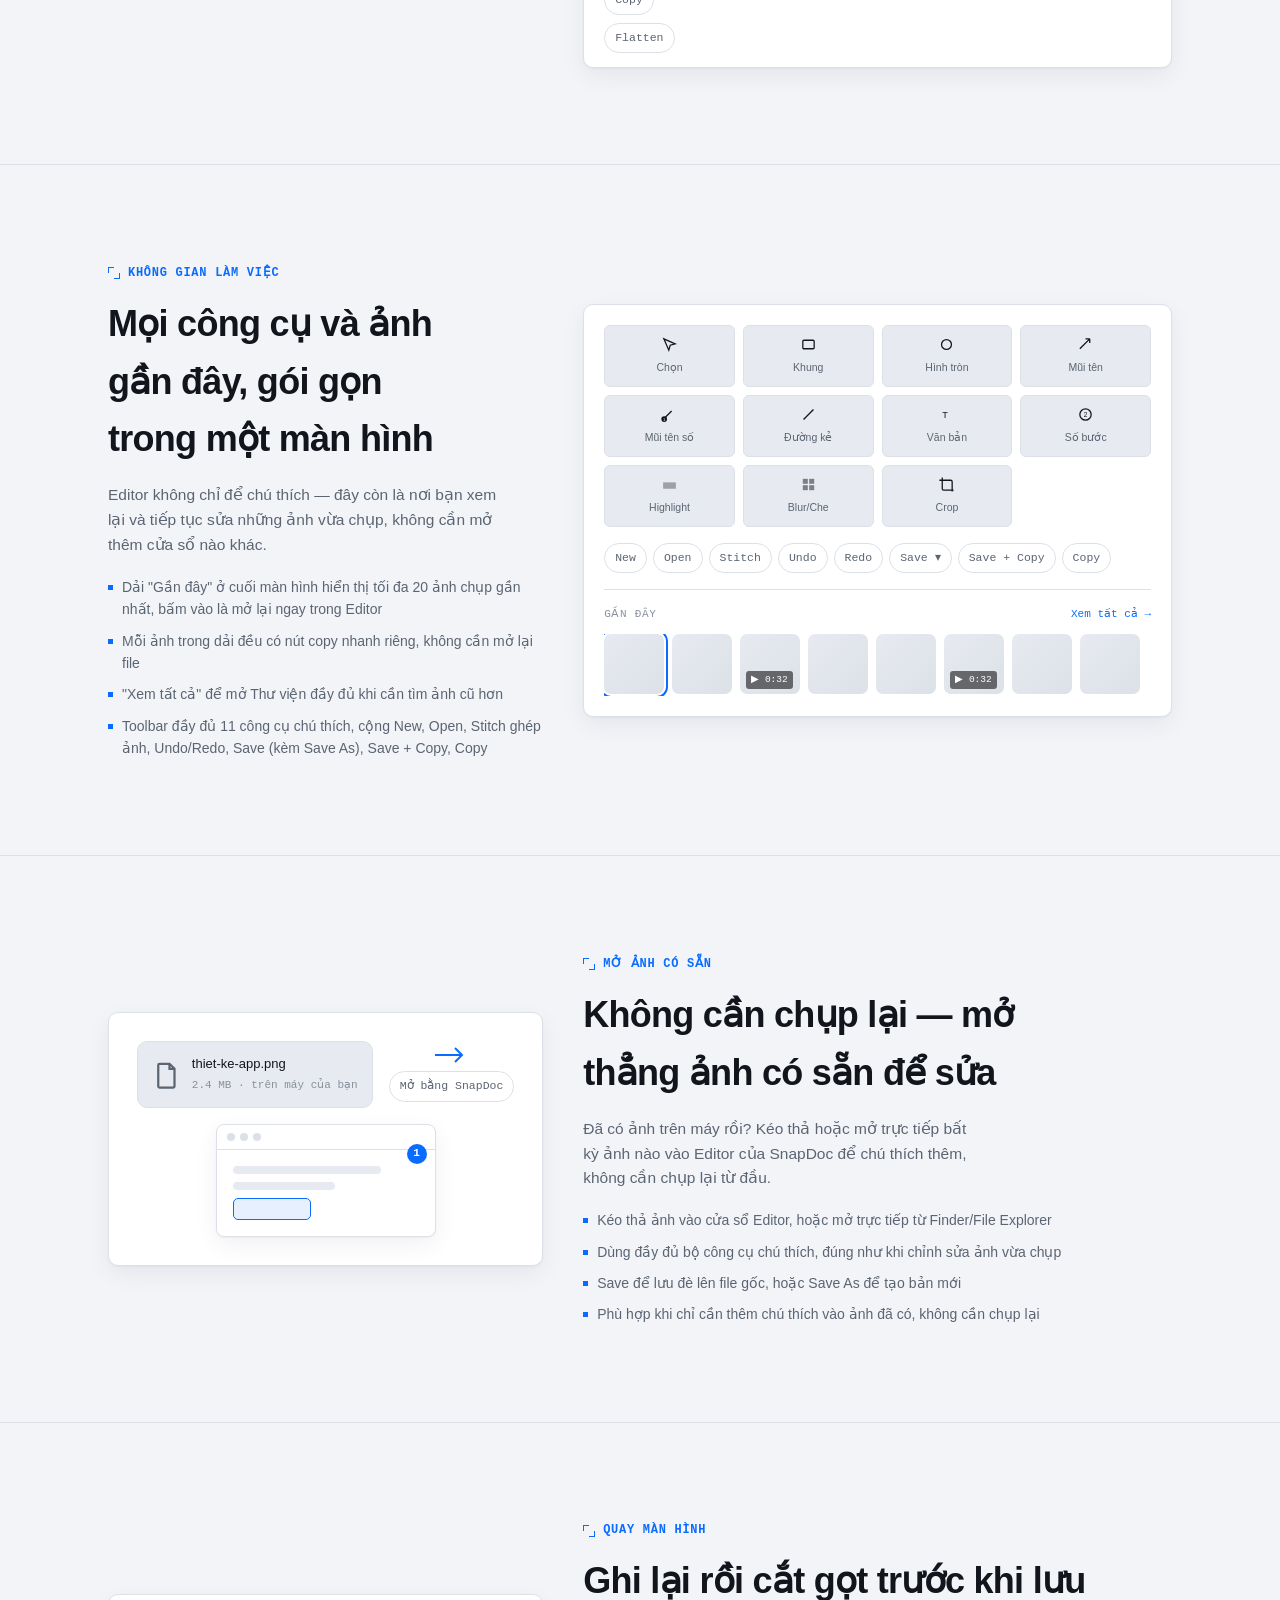
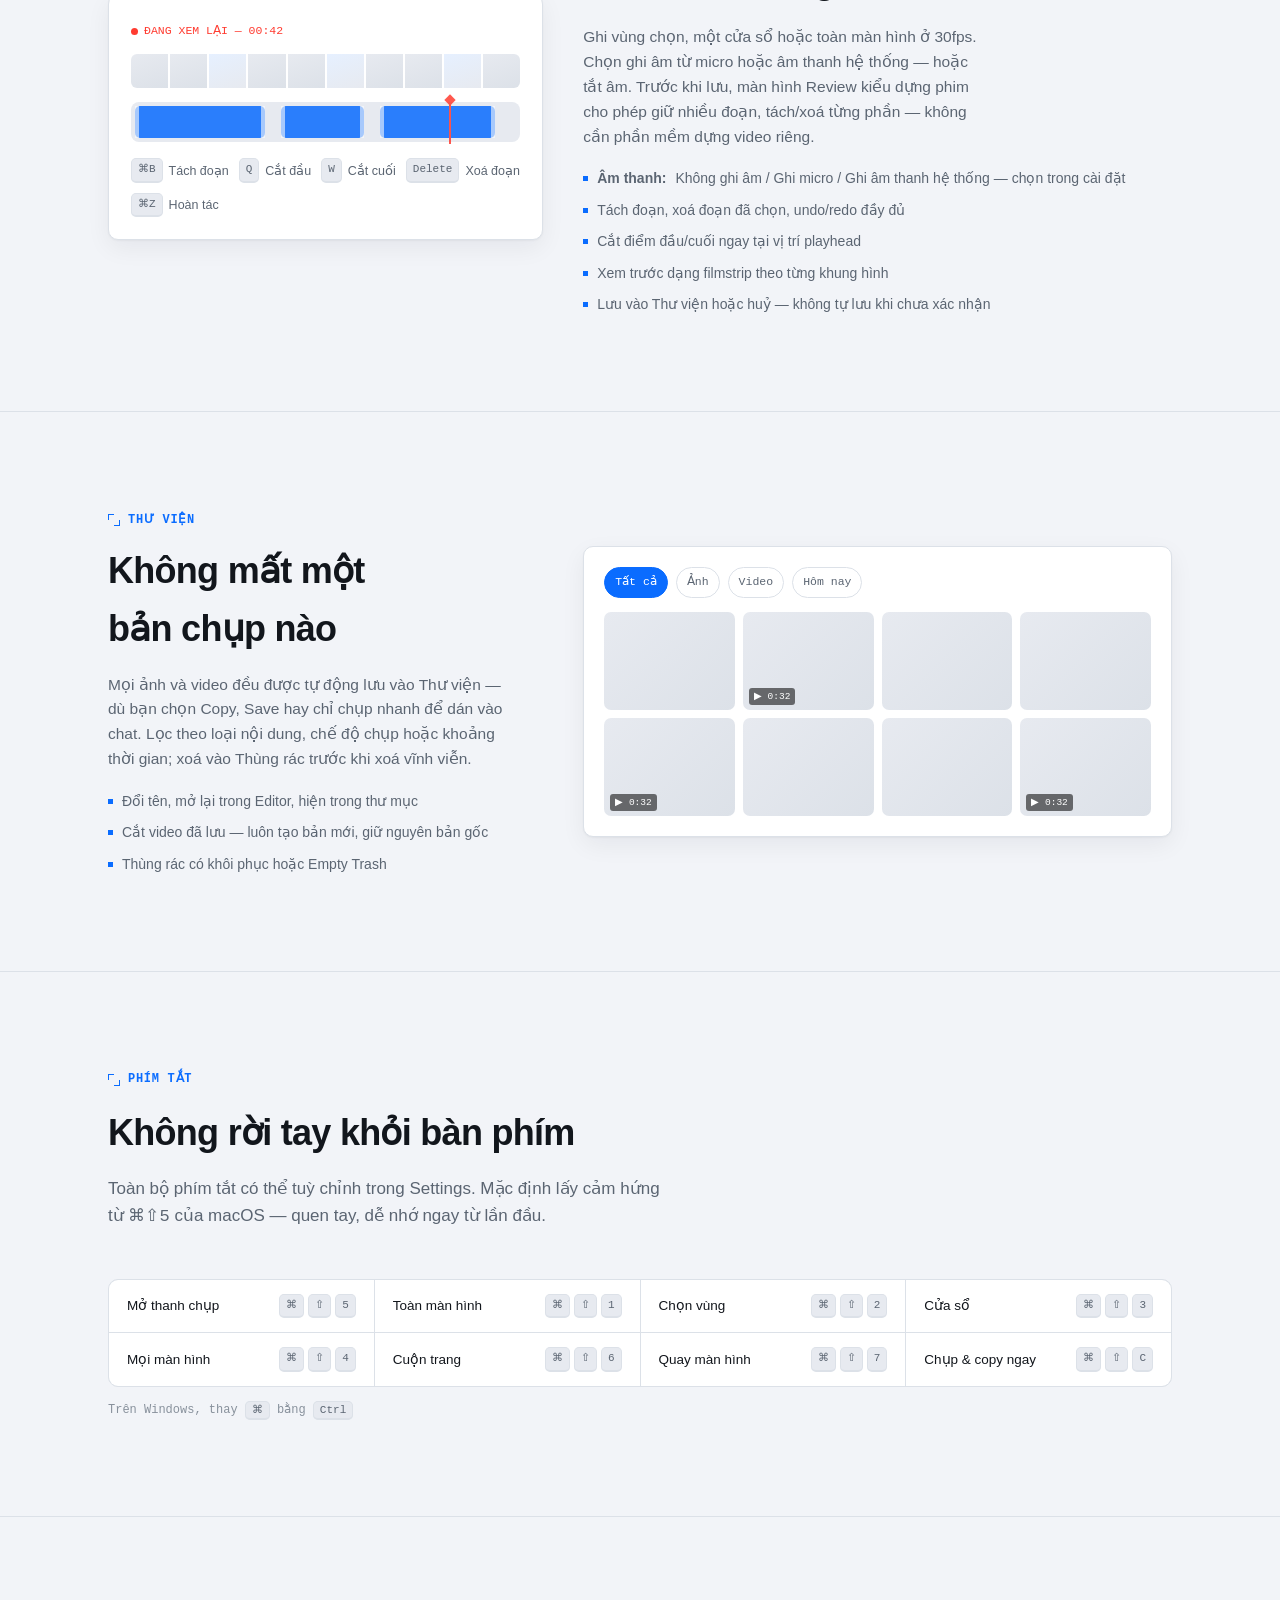
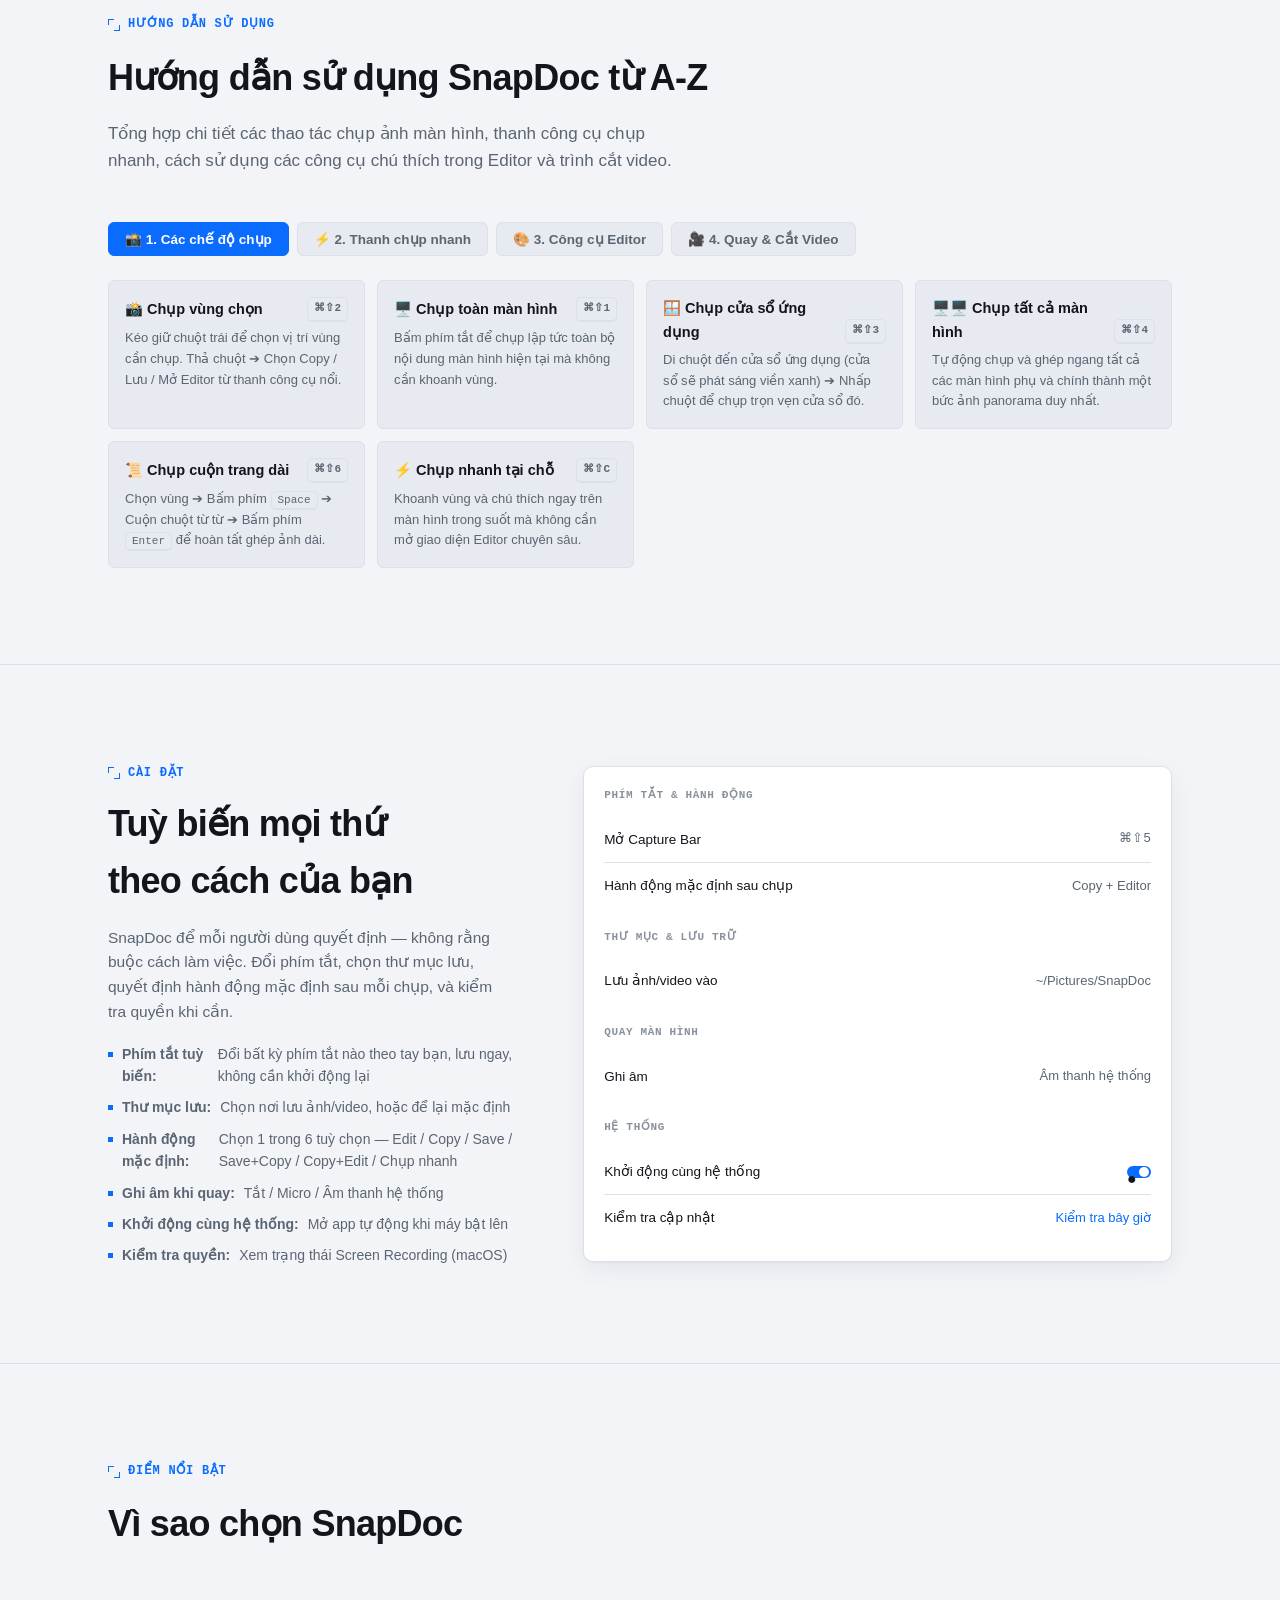
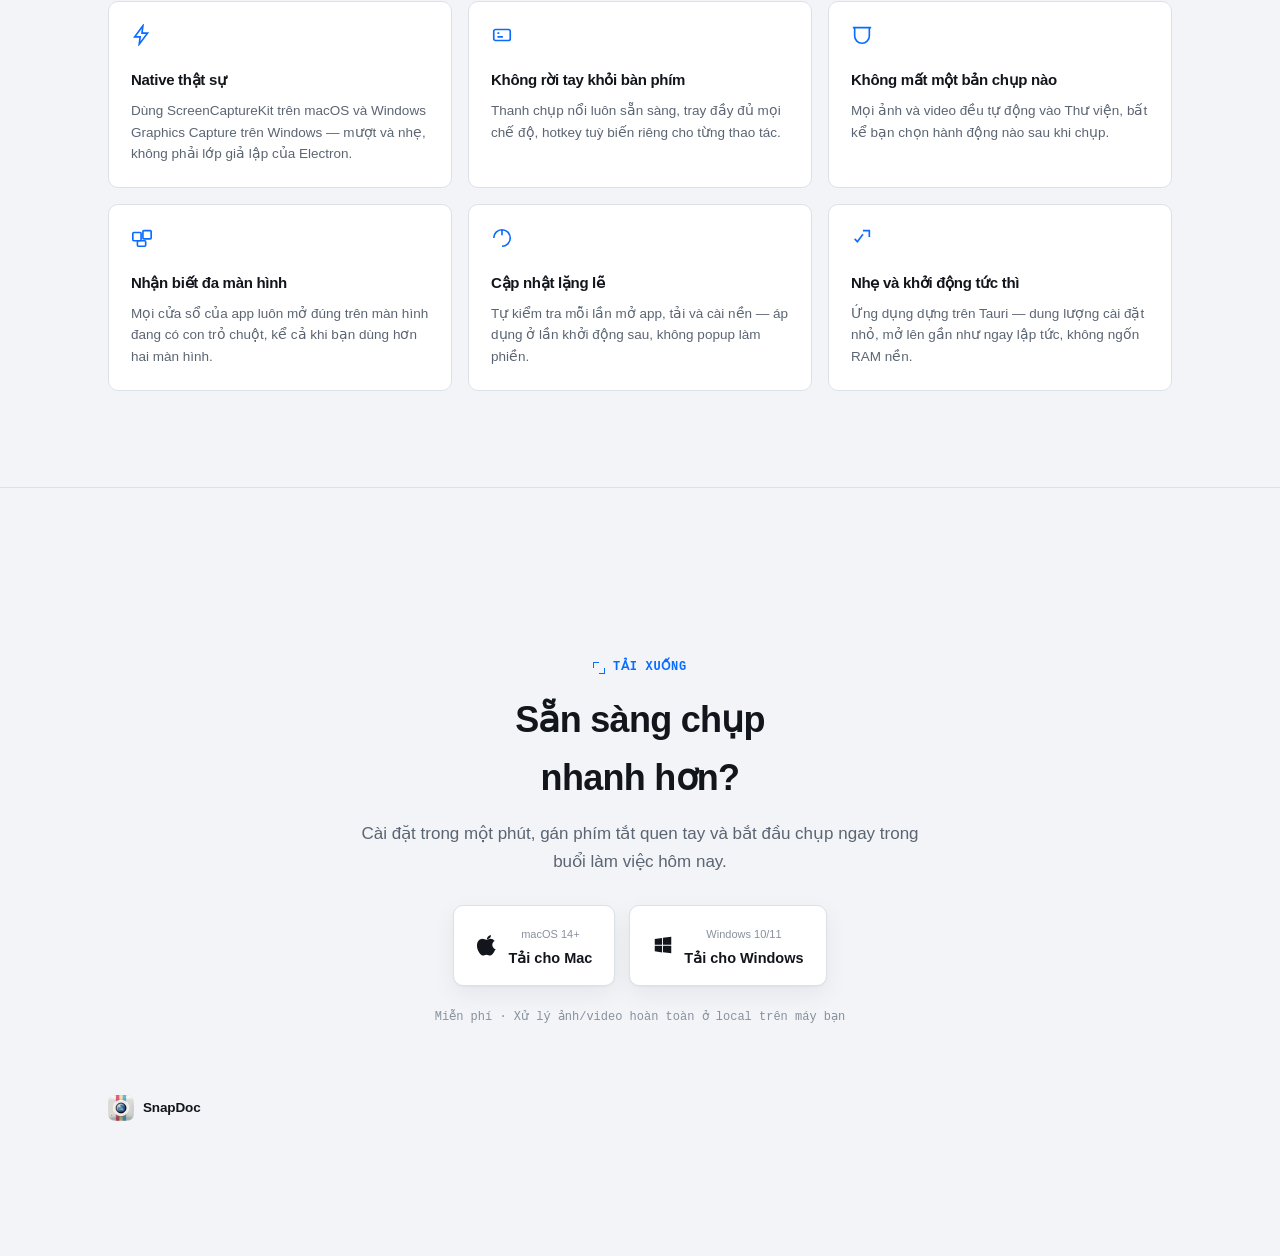
==== commit 407e47ca: "add guide" ====
--- a/index.html
+++ b/index.html
@@ -18,6 +18,7 @@
       <li><a href="#import">Mở ảnh có sẵn</a></li>
       <li><a href="#record">Quay màn hình</a></li>
       <li><a href="#library">Thư viện</a></li>
+      <li><a href="guide.html">Hướng dẫn sử dụng</a></li>
       <li><a href="#settings">Cài đặt</a></li>
       <li><a href="#shortcuts">Phím tắt</a></li>
     </ul>
@@ -376,6 +377,160 @@
   </div>
 </section>
 
+<!-- ================= USER GUIDE ================= -->
+<section id="guide">
+  <div class="wrap">
+    <div class="section-head">
+      <div class="eyebrow"><span class="bracket"></span>HƯỚNG DẪN SỬ DỤNG</div>
+      <h2>Hướng dẫn sử dụng SnapDoc từ A-Z</h2>
+      <p class="lede">Tổng hợp chi tiết các thao tác chụp ảnh màn hình, thanh công cụ chụp nhanh, cách sử dụng các công cụ chú thích trong Editor và trình cắt video.</p>
+    </div>
+
+    <!-- Guide Navigation Tabs -->
+    <div class="guide-tabs">
+      <button class="guide-tab-btn active" onclick="switchGuideTab('g-modes', this)">📸 1. Các chế độ chụp</button>
+      <button class="guide-tab-btn" onclick="switchGuideTab('g-quick', this)">⚡ 2. Thanh chụp nhanh</button>
+      <button class="guide-tab-btn" onclick="switchGuideTab('g-editor', this)">🎨 3. Công cụ Editor</button>
+      <button class="guide-tab-btn" onclick="switchGuideTab('g-trim', this)">🎥 4. Quay & Cắt Video</button>
+    </div>
+
+    <!-- Tab 1: Capture Modes -->
+    <div id="g-modes" class="guide-content active">
+      <div class="guide-grid">
+        <div class="guide-item">
+          <h4>📸 Chụp vùng chọn <kbd style="margin-left:auto">⌘⇧2</kbd></h4>
+          <p>Kéo giữ chuột trái để chọn vị trí vùng cần chụp. Thả chuột ➔ Chọn Copy / Lưu / Mở Editor từ thanh công cụ nổi.</p>
+        </div>
+        <div class="guide-item">
+          <h4>🖥️ Chụp toàn màn hình <kbd style="margin-left:auto">⌘⇧1</kbd></h4>
+          <p>Bấm phím tắt để chụp lập tức toàn bộ nội dung màn hình hiện tại mà không cần khoanh vùng.</p>
+        </div>
+        <div class="guide-item">
+          <h4>🪟 Chụp cửa sổ ứng dụng <kbd style="margin-left:auto">⌘⇧3</kbd></h4>
+          <p>Di chuột đến cửa sổ ứng dụng (cửa sổ sẽ phát sáng viền xanh) ➔ Nhấp chuột để chụp trọn vẹn cửa sổ đó.</p>
+        </div>
+        <div class="guide-item">
+          <h4>🖥️🖥️ Chụp tất cả màn hình <kbd style="margin-left:auto">⌘⇧4</kbd></h4>
+          <p>Tự động chụp và ghép ngang tất cả các màn hình phụ và chính thành một bức ảnh panorama duy nhất.</p>
+        </div>
+        <div class="guide-item">
+          <h4>📜 Chụp cuộn trang dài <kbd style="margin-left:auto">⌘⇧6</kbd></h4>
+          <p>Chọn vùng ➔ Bấm phím <kbd>Space</kbd> ➔ Cuộn chuột từ từ ➔ Bấm phím <kbd>Enter</kbd> để hoàn tất ghép ảnh dài.</p>
+        </div>
+        <div class="guide-item">
+          <h4>⚡ Chụp nhanh tại chỗ <kbd style="margin-left:auto">⌘⇧C</kbd></h4>
+          <p>Khoanh vùng và chú thích ngay trên màn hình trong suốt mà không cần mở giao diện Editor chuyên sâu.</p>
+        </div>
+      </div>
+    </div>
+
+    <!-- Tab 2: Quick Capture Bar & Overlay -->
+    <div id="g-quick" class="guide-content">
+      <div class="guide-box">
+        <h3>Các tính năng trên thanh Capture Bar & Overlay</h3>
+        <p>Khi kích hoạt thanh chụp nổi hoặc chế độ chụp vùng, thanh công cụ sẽ tự động xuất hiện với các tiện ích:</p>
+        <div class="guide-grid">
+          <div class="guide-item">
+            <h4>📸 / 🎥 Đổi Chế độ</h4>
+            <p>Chuyển đổi tức thì giữa chụp ảnh tĩnh và quay video màn hình.</p>
+          </div>
+          <div class="guide-item">
+            <h4>⏱️ Hẹn giờ tự động</h4>
+            <p>Chọn thời gian đếm ngược: Tắt, 5 giây hoặc 10 giây trước khi bấm chụp.</p>
+          </div>
+          <div class="guide-item">
+            <h4>🎙️ Nguồn Âm thanh</h4>
+            <p>Ghi âm khi quay: Tắt, Microphone, Âm thanh hệ thống hoặc Kết hợp cả 2.</p>
+          </div>
+          <div class="guide-item">
+            <h4>⌨️ Phím thao tác nhanh</h4>
+            <p><kbd>Esc</kbd> Hủy | <kbd>Enter</kbd> Copy | <kbd>⌘S</kbd> Lưu | <kbd>⌘E</kbd> Editor.</p>
+          </div>
+        </div>
+      </div>
+    </div>
+
+    <!-- Tab 3: Editor Annotation Tools -->
+    <div id="g-editor" class="guide-content">
+      <div class="guide-box">
+        <h3>Các công cụ vẽ & chú thích trên Canvas (Konva Engine)</h3>
+        <p>Nhấp vào từng icon bên dưới để xem chi tiết cách sử dụng và phím tắt trong Editor:</p>
+
+        <div class="tools-catalog">
+          <div class="tool-item-card active" onclick="showEditorTool('🏹', 'Chọn & Di chuyển', 'V', 'Dùng để chọn đối tượng đã vẽ trên canvas để di chuyển, thu phóng, xoay hoặc đổi màu.', this)">
+            <span class="t-icon">🏹</span>
+            <span class="t-name">Select</span>
+            <span class="t-key">Phím: V</span>
+          </div>
+          <div class="tool-item-card" onclick="showEditorTool('🔲', 'Khung Hình chữ nhật', 'R', 'Vẽ khung chữ nhật xung quanh nội dung cần làm nổi bật (Hỗ trợ khung số).', this)">
+            <span class="t-icon">🔲</span>
+            <span class="t-name">Rectangle</span>
+            <span class="t-key">Phím: R</span>
+          </div>
+          <div class="tool-item-card" onclick="showEditorTool('⭕', 'Hình Tròn / Elip', 'O', 'Vẽ đường tròn hoặc elip để khoanh vùng chi tiết trên ảnh.', this)">
+            <span class="t-icon">⭕</span>
+            <span class="t-name">Ellipse</span>
+            <span class="t-key">Phím: O</span>
+          </div>
+          <div class="tool-item-card" onclick="showEditorTool('↗️', 'Mũi Tên Chỉ Dẫn', 'T / N', 'Vẽ mũi tên chỉ điểm. Nhấn N để dùng Mũi tên có đánh số tự động tăng.', this)">
+            <span class="t-icon">↗️</span>
+            <span class="t-name">Arrow</span>
+            <span class="t-key">Phím: T / N</span>
+          </div>
+          <div class="tool-item-card" onclick="showEditorTool('📝', 'Viết Văn Bản', 'C', 'Chèn văn bản chú thích trực tiếp. Hỗ trợ tùy chỉnh font, cỡ chữ và màu sắc.', this)">
+            <span class="t-icon">📝</span>
+            <span class="t-name">Text</span>
+            <span class="t-key">Phím: C</span>
+          </div>
+          <div class="tool-item-card" onclick="showEditorTool('🔢', 'Đánh Số Bước Tự Động', 'N', 'Click chuột vào ảnh để thả bóng số tự động tăng 1, 2, 3... Tuyệt vời khi làm hướng dẫn theo bước.', this)">
+            <span class="t-icon">🔢</span>
+            <span class="t-name">Step Counter</span>
+            <span class="t-key">Phím: N</span>
+          </div>
+          <div class="tool-item-card" onclick="showEditorTool('💧', 'Che Mờ Thông Tin', 'B', 'Bôi mờ (Blur / Pixelate) các thông tin nhạy cảm như mật khẩu, sđt, thông tin cá nhân.', this)">
+            <span class="t-icon">💧</span>
+            <span class="t-name">Blur / Pixel</span>
+            <span class="t-key">Phím: B</span>
+          </div>
+          <div class="tool-item-card" onclick="showEditorTool('🖍️', 'Tô Sáng Văn Bản', 'H', 'Bút tô dạ quang làm nổi bật các dòng chữ quan trọng.', this)">
+            <span class="t-icon">🖍️</span>
+            <span class="t-name">Highlight</span>
+            <span class="t-key">Phím: H</span>
+          </div>
+          <div class="tool-item-card" onclick="showEditorTool('✂️', 'Cắt & Ghép Ảnh', 'Crop/Stitch', 'Cắt xoay khung hình ảnh hoặc Nối nhiều ảnh chụp thành 1 ảnh dài.', this)">
+            <span class="t-icon">✂️</span>
+            <span class="t-name">Crop / Stitch</span>
+            <span class="t-key">Cắt/Nối</span>
+          </div>
+        </div>
+
+        <div id="tool-preview-panel" class="tool-preview-panel">
+          <h4><span>🏹</span> Chọn & Di chuyển <kbd style="margin-left:8px; font-size:11px">Phím: V</kbd></h4>
+          <p>Dùng để chọn đối tượng đã vẽ trên canvas để di chuyển, thu phóng, xoay hoặc đổi màu.</p>
+        </div>
+      </div>
+    </div>
+
+    <!-- Tab 4: Screen Recording & Trim -->
+    <div id="g-trim" class="guide-content">
+      <div class="guide-box">
+        <h3>Quay Màn Hình & Trình Cắt Video CapCut-style</h3>
+        <p>Sau khi bấm dừng quay, video sẽ tự động được chuyển tới giao diện Trình xem & Cắt tỉa (Review & Trim):</p>
+
+        <ul class="guide-steps">
+          <li><strong><kbd>⌘B</kbd> hoặc <kbd>Ctrl+B</kbd>:</strong> Tách / Cắt đôi phân đoạn video tại vị trí thanh phát hiện tại (Split segment).</li>
+          <li><strong><kbd>Q</kbd>:</strong> Cắt bỏ toàn bộ đoạn video đằng trước vị trí hiện tại (Trim start).</li>
+          <li><strong><kbd>W</kbd>:</strong> Cắt bỏ toàn bộ đoạn video đằng sau vị trí hiện tại (Trim end).</li>
+          <li><strong><kbd>Delete</kbd>:</strong> Xóa phân đoạn video đang chọn.</li>
+          <li><strong><kbd>⌘Z</kbd> / <kbd>⌘⇧Z</kbd>:</strong> Hoàn tác hoặc làm lại thao tác cắt video.</li>
+        </ul>
+      </div>
+    </div>
+
+  </div>
+</section>
+
+
 <!-- ================= SETTINGS ================= -->
 <section id="settings">
   <div class="wrap feature">
--- a/css/style.css
+++ b/css/style.css
@@ -311,3 +311,53 @@
     .editor-mock { grid-template-columns: 1fr; }
     .e-rail { flex-direction: row; overflow-x: auto; border-right: none; border-bottom: 1px solid var(--border); }
   }
+
+  /* ---------- user guide section ---------- */
+  .guide-tabs { display: flex; gap: 8px; flex-wrap: wrap; margin-bottom: 24px; }
+  .guide-tab-btn {
+    padding: 8px 16px; border-radius: var(--radius-s); border: 1px solid var(--border);
+    background: var(--surface-2); color: var(--ink-dim); font-size: 13.5px; font-weight: 600;
+    cursor: pointer; transition: all .15s ease;
+  }
+  .guide-tab-btn:hover { color: var(--ink); border-color: var(--ink-dim); }
+  .guide-tab-btn.active { background: var(--accent); color: var(--accent-ink); border-color: var(--accent); }
+
+  .guide-content { display: none; }
+  .guide-content.active { display: block; }
+
+  .guide-box {
+    background: var(--surface); border: 1px solid var(--border); border-radius: var(--radius-m);
+    padding: 24px; margin-bottom: 24px; box-shadow: var(--shadow);
+  }
+  .guide-box h3 { font-size: 18px; margin-bottom: 12px; display: flex; align-items: center; justify-content: space-between; flex-wrap: wrap; gap: 8px; }
+  .guide-box p { color: var(--ink-dim); font-size: 14px; margin: 0 0 14px; }
+
+  .guide-steps { margin: 0; padding-left: 20px; color: var(--ink-dim); font-size: 13.5px; }
+  .guide-steps li { margin-bottom: 8px; }
+  .guide-steps strong { color: var(--ink); }
+
+  .guide-grid { display: grid; grid-template-columns: repeat(auto-fit, minmax(220px, 1fr)); gap: 12px; }
+  .guide-item {
+    background: var(--surface-2); border: 1px solid var(--border); border-radius: var(--radius-s);
+    padding: 16px; display: flex; flex-direction: column; gap: 6px;
+  }
+  .guide-item h4 { font-size: 14.5px; margin: 0; display: flex; align-items: center; gap: 8px; }
+  .guide-item p { font-size: 13px; color: var(--ink-dim); margin: 0; }
+
+  .tools-catalog { display: grid; grid-template-columns: repeat(auto-fill, minmax(130px, 1fr)); gap: 10px; margin-bottom: 16px; }
+  .tool-item-card {
+    background: var(--surface-2); border: 1px solid var(--border); border-radius: var(--radius-s);
+    padding: 12px 10px; text-align: center; cursor: pointer; transition: all .15s ease;
+  }
+  .tool-item-card:hover { border-color: var(--accent); background: var(--accent-soft); }
+  .tool-item-card.active { border-color: var(--accent); background: var(--accent); color: var(--accent-ink); }
+  .tool-item-card .t-icon { font-size: 20px; display: block; margin-bottom: 4px; }
+  .tool-item-card .t-name { font-size: 13px; font-weight: 600; display: block; }
+  .tool-item-card .t-key { font-family: var(--mono); font-size: 11px; opacity: 0.8; margin-top: 2px; display: inline-block; }
+
+  .tool-preview-panel {
+    background: var(--surface-2); border: 1px solid var(--border); border-radius: var(--radius-s);
+    padding: 18px; color: var(--ink);
+  }
+  .tool-preview-panel h4 { margin: 0 0 6px; font-size: 15px; display: flex; align-items: center; gap: 8px; }
+  .tool-preview-panel p { margin: 0; font-size: 13.5px; color: var(--ink-dim); }
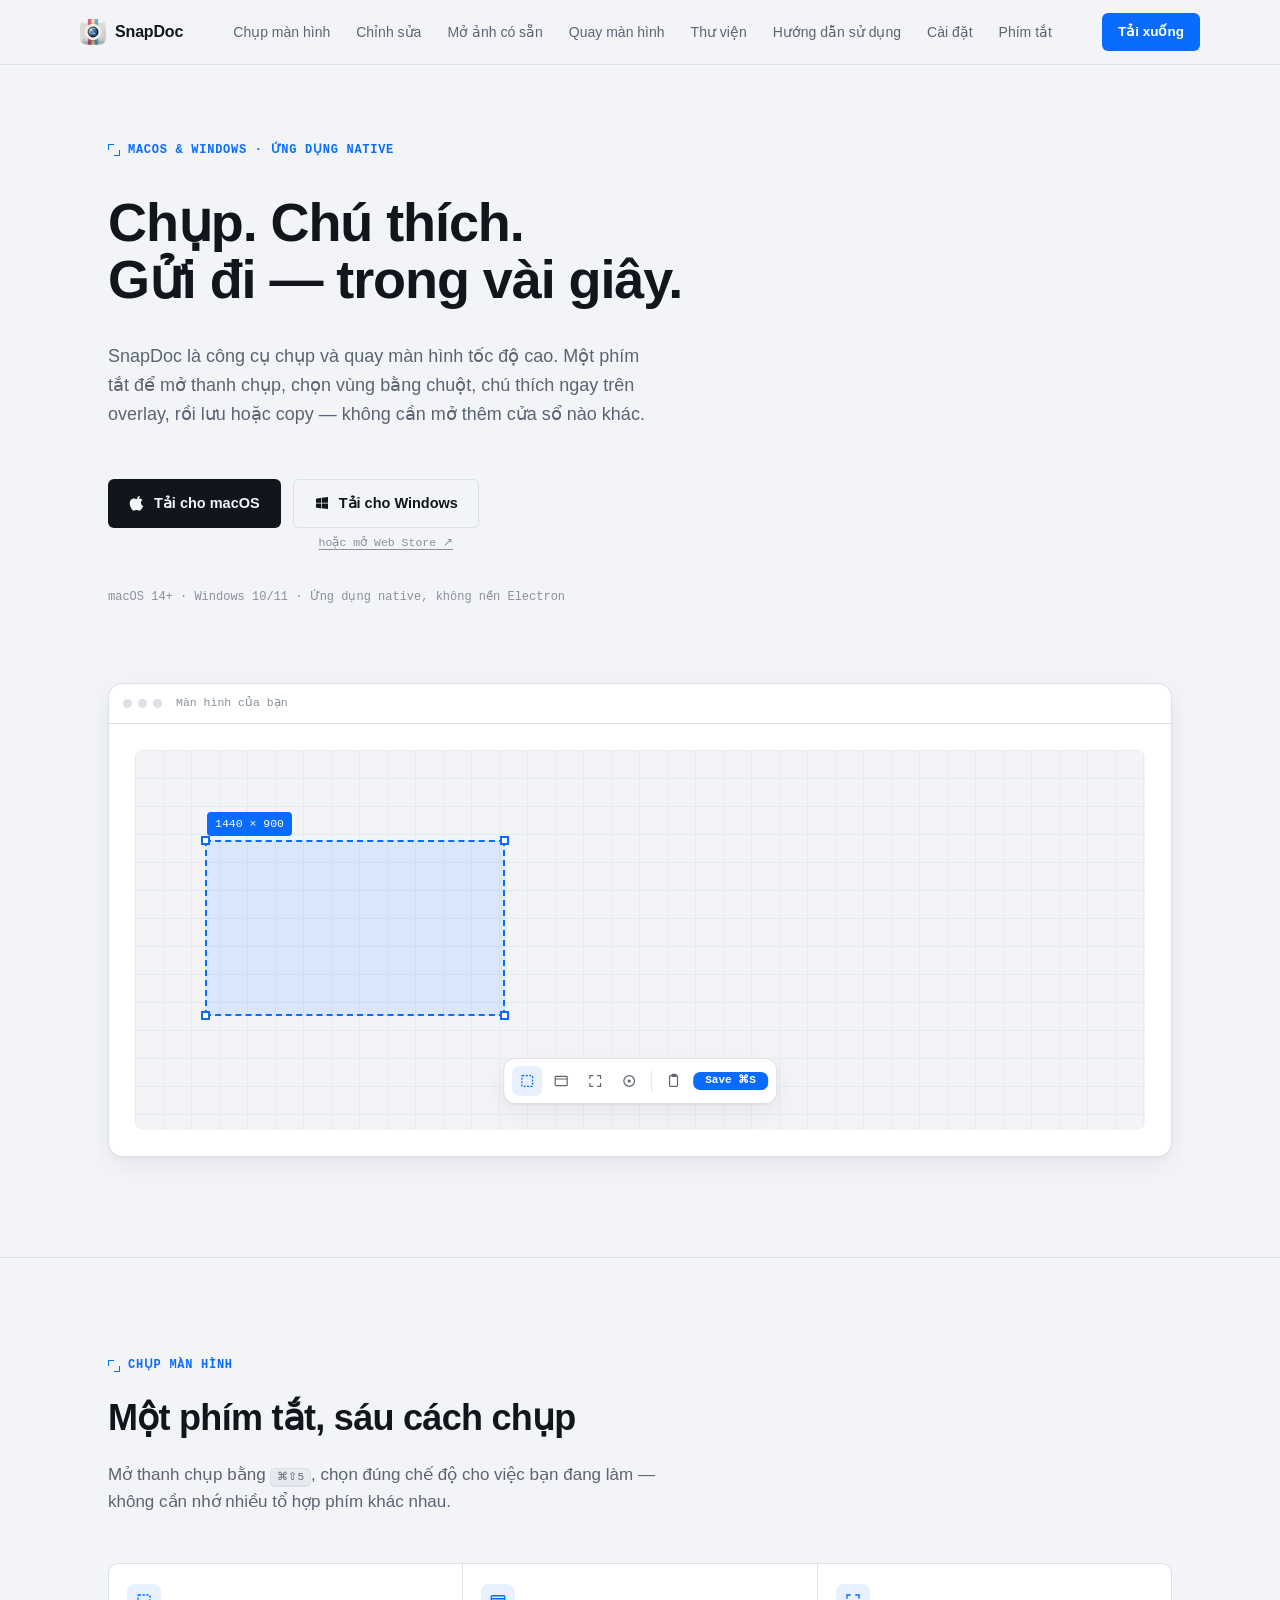
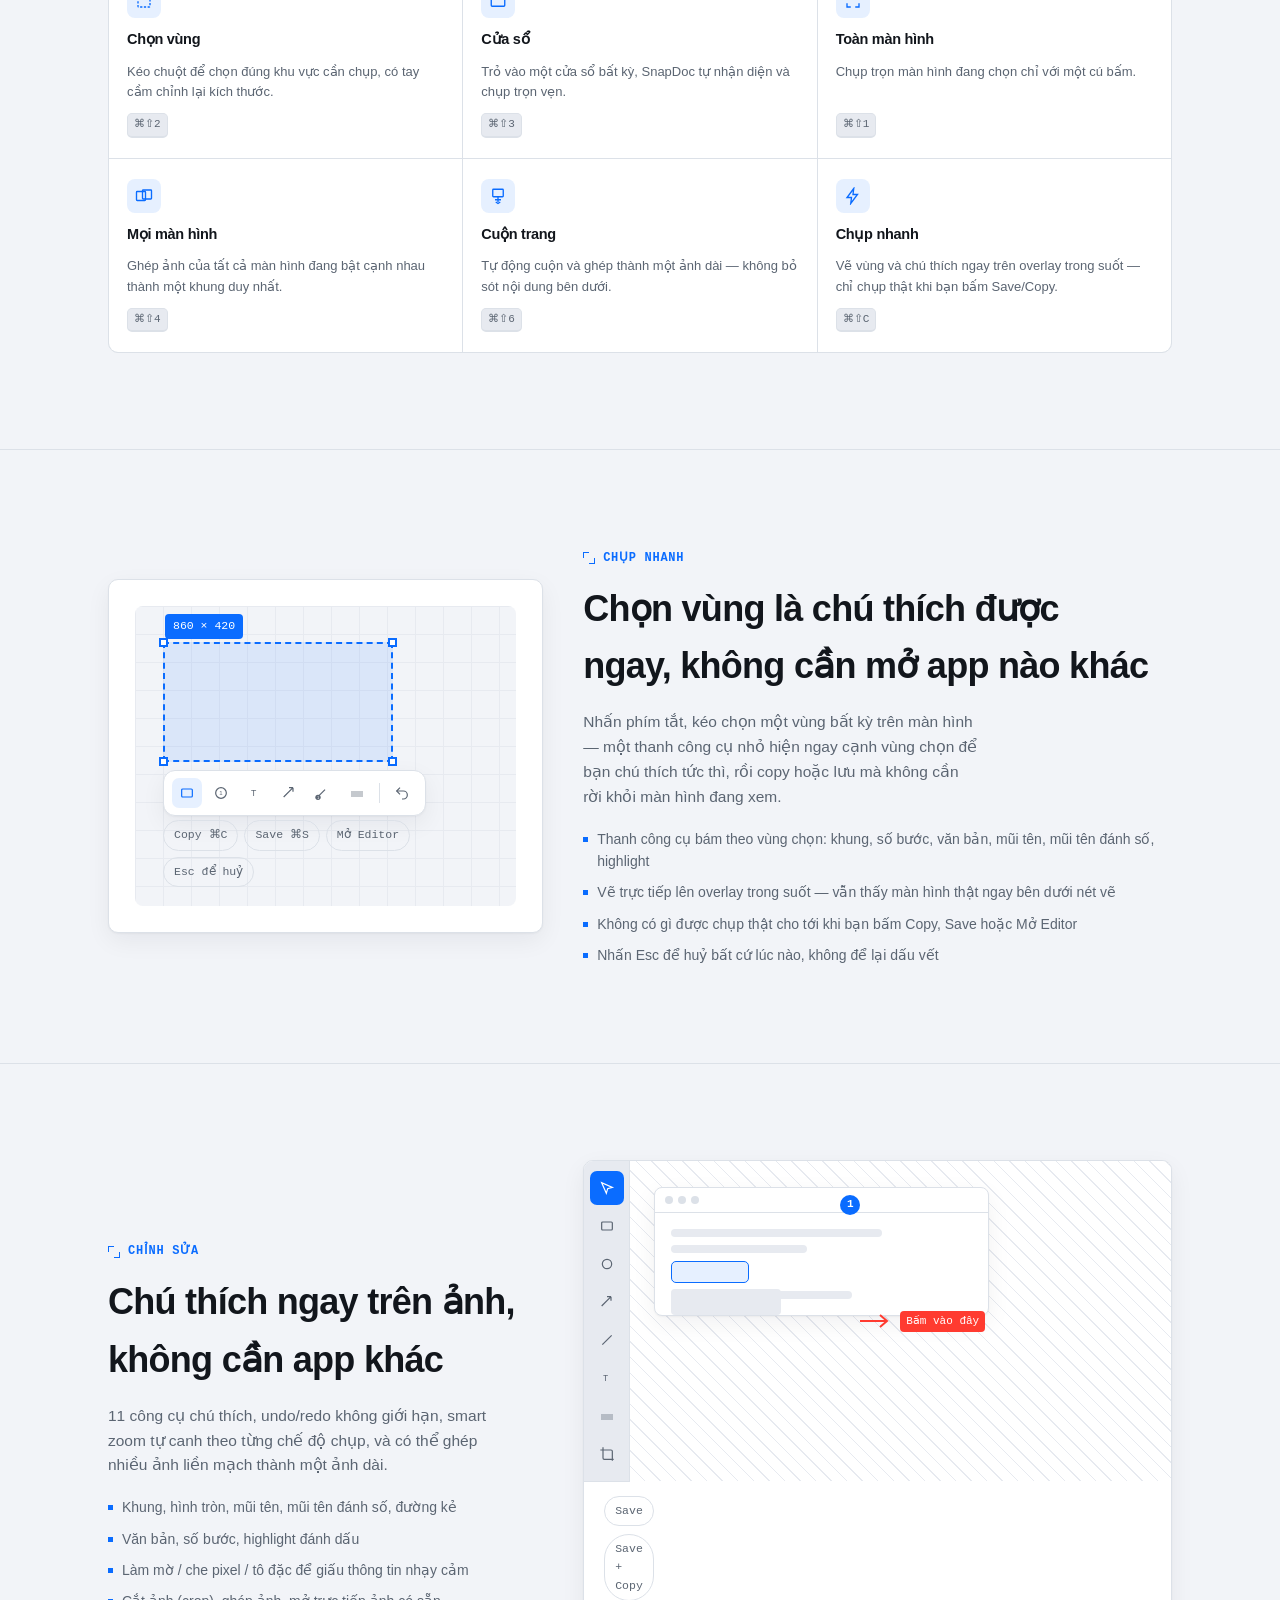
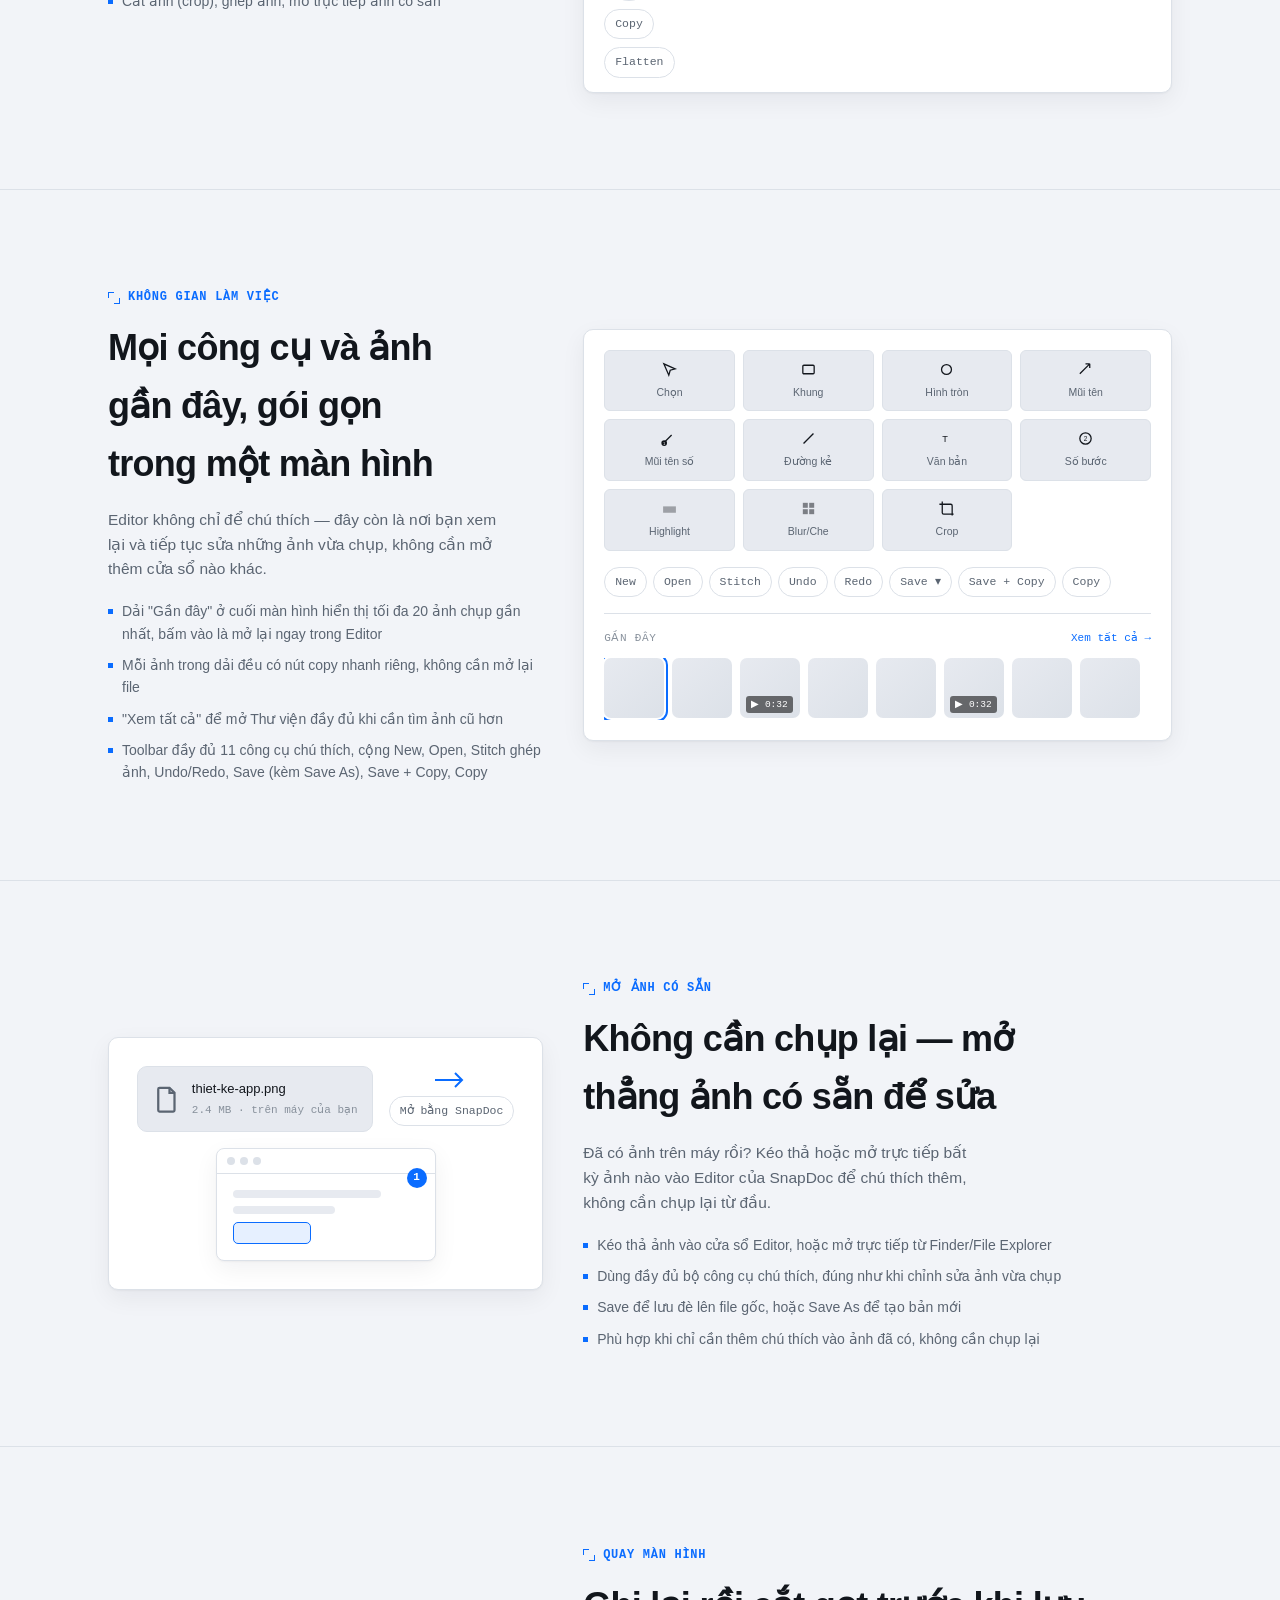
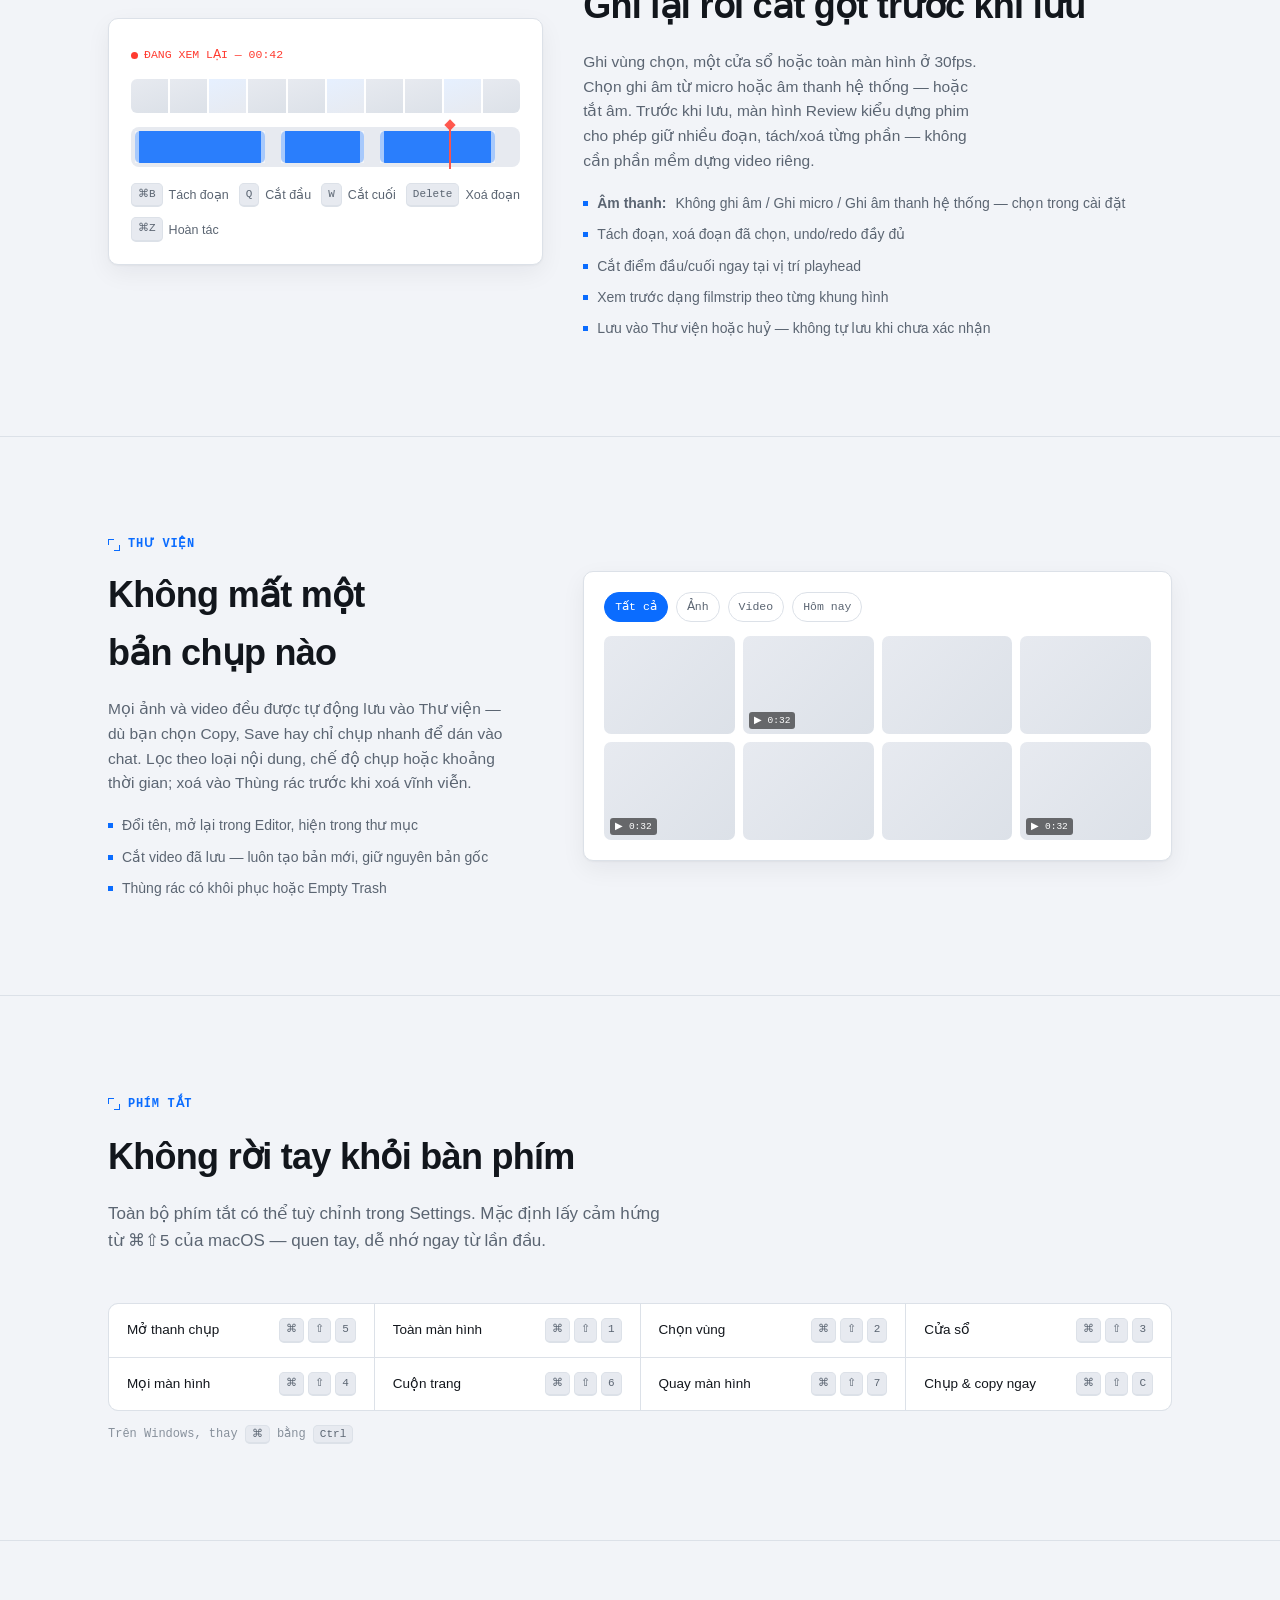
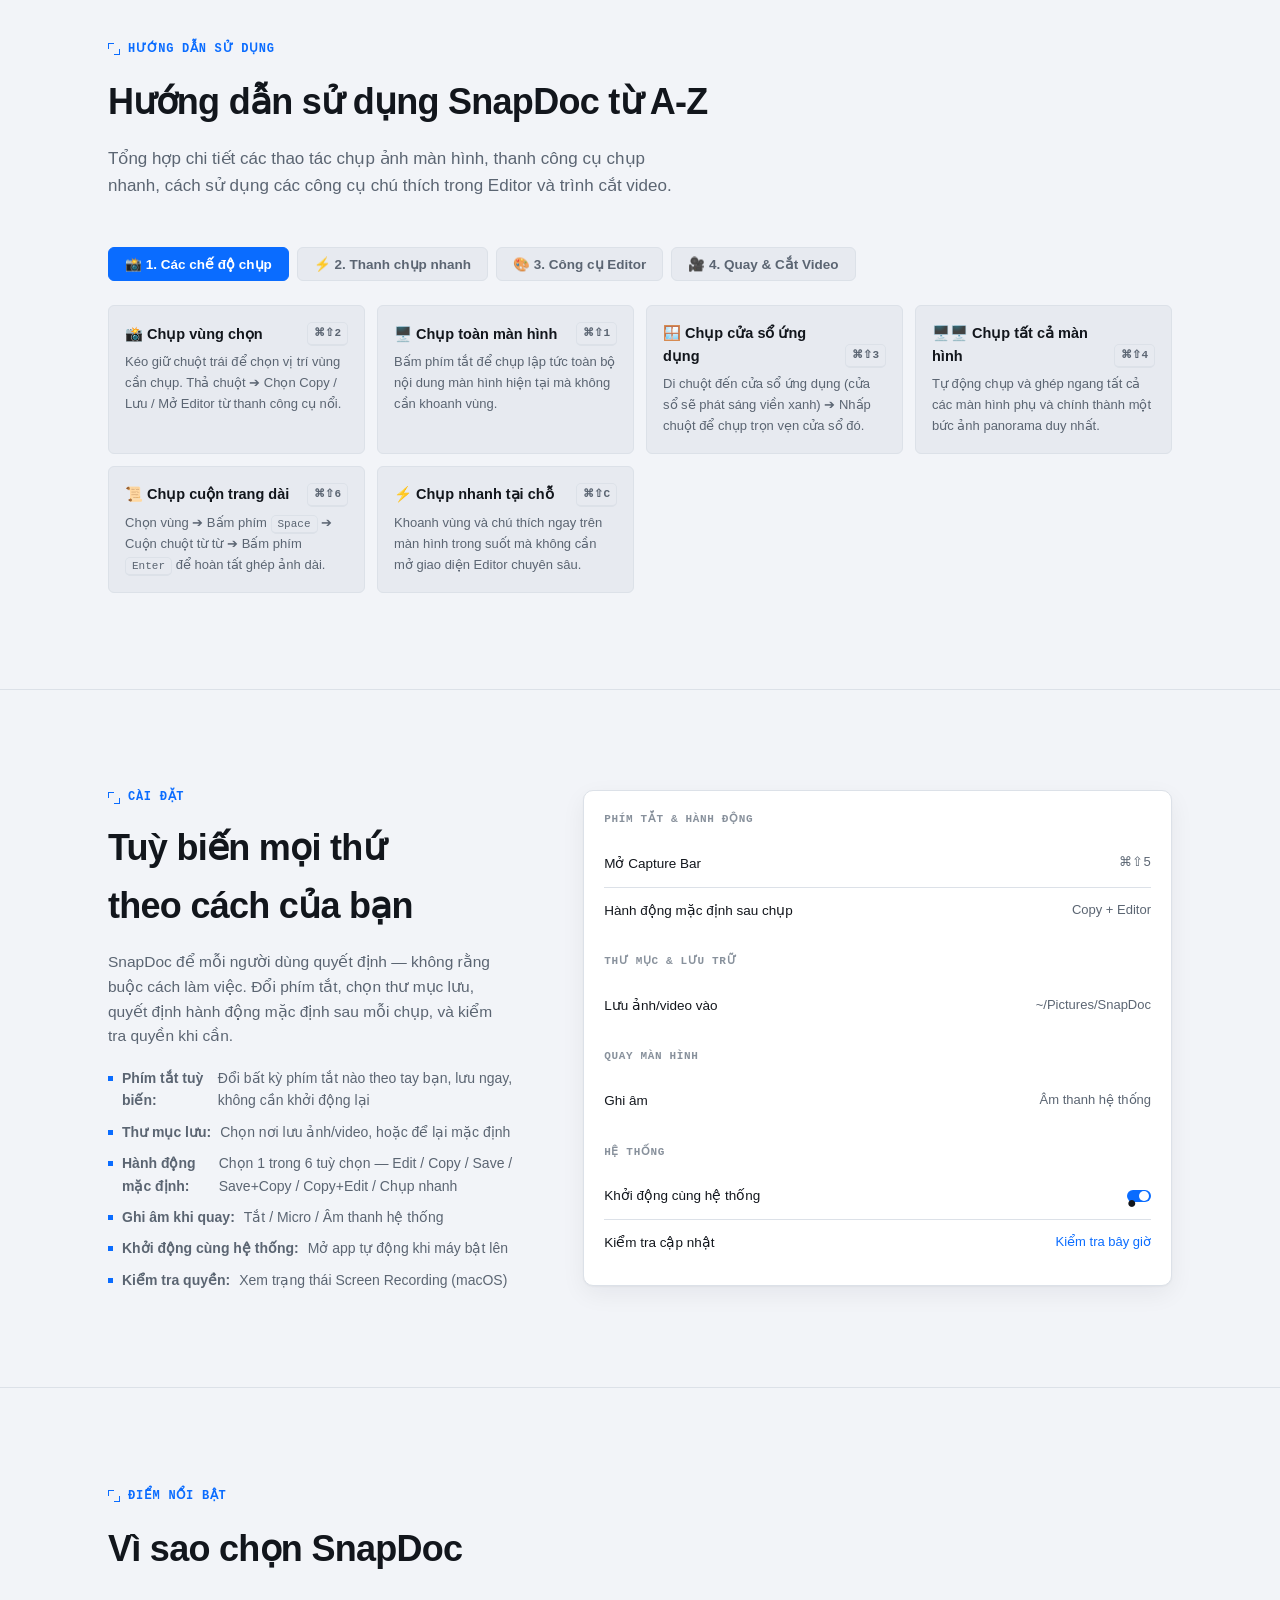
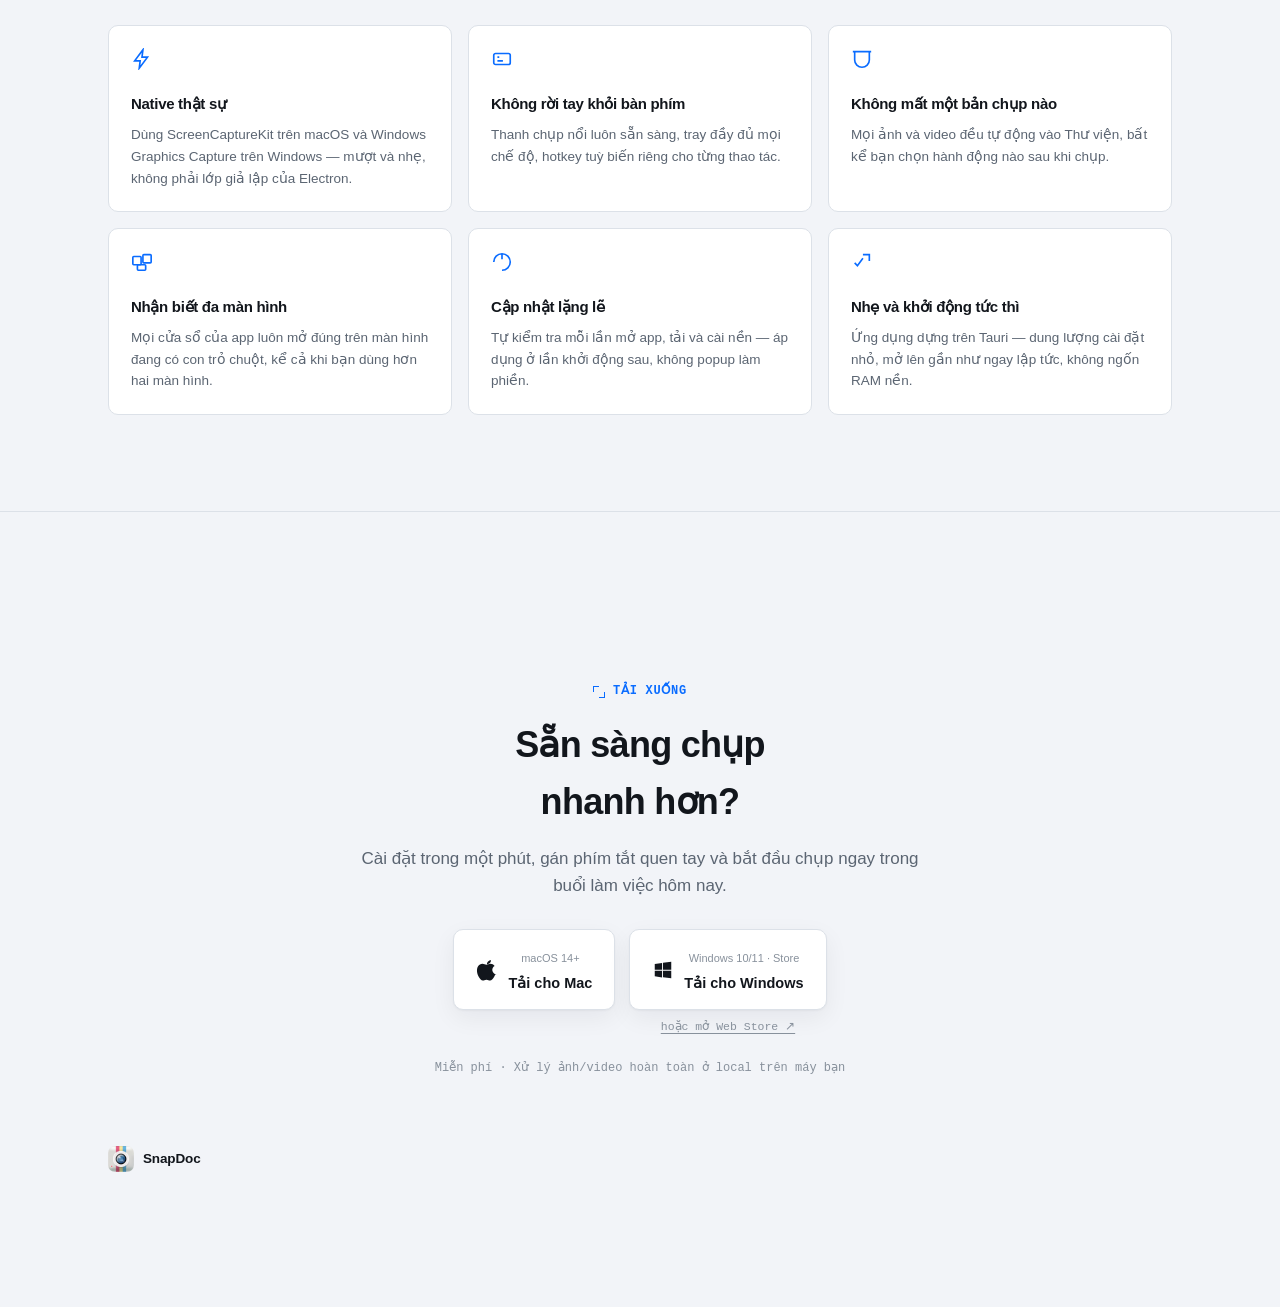
==== commit 0a540cef: "update link store" ====
--- a/index.html
+++ b/index.html
@@ -39,10 +39,15 @@
         <svg width="16" height="16" viewBox="0 0 24 24" fill="currentColor"><path d="M16.365 1.43c0 1.14-.493 2.21-1.278 2.977-.865.84-2.09 1.4-3.106 1.313-.126-1.078.457-2.24 1.245-3.007.866-.84 2.315-1.417 3.14-1.283zM20.86 17.19c-.542 1.243-.8 1.8-1.494 2.9-.968 1.53-2.335 3.44-4.03 3.454-1.508.014-1.897-.98-3.943-.97-2.046.01-2.474.986-3.983.972-1.695-.015-2.99-1.732-3.96-3.26-2.717-4.28-3.006-9.303-1.327-11.98 1.194-1.9 3.08-3.01 4.856-3.01 1.807 0 2.945 1 4.44 1 1.448 0 2.334-1 4.44-1 1.582 0 3.258.862 4.452 2.35-3.913 2.145-3.276 7.735 1.99 9.544z"/></svg>
         Tải cho macOS
       </a>
-      <a class="btn btn-ghost" href="https://github.com/dev-truonglx/snapdoc/releases/latest" data-platform="win">
-        <svg width="16" height="16" viewBox="0 0 24 24" fill="currentColor"><path d="M3 5.5L11 4.3V11.7H3V5.5M12 4.15L21 3V11.7H12V4.15M3 12.7H11V20.1L3 18.9V12.7M12 12.7H21V21L12 19.85V12.7Z"/></svg>
-        Tải cho Windows
-      </a>
+      <div class="cta-win-group">
+        <a class="btn btn-ghost" href="ms-windows-store://pdp/?productid=9NDGM88L03WP" data-platform="win" title="Mở trong Microsoft Store">
+          <svg width="16" height="16" viewBox="0 0 24 24" fill="currentColor"><path d="M3 5.5L11 4.3V11.7H3V5.5M12 4.15L21 3V11.7H12V4.15M3 12.7H11V20.1L3 18.9V12.7M12 12.7H21V21L12 19.85V12.7Z"/></svg>
+          Tải cho Windows
+        </a>
+        <a class="cta-alt-link" href="https://apps.microsoft.com/store/detail/9NDGM88L03WP" target="_blank" rel="noopener noreferrer" data-platform="win-web" title="Xem trên Microsoft Store (bản Web)">
+          hoặc mở Web Store ↗
+        </a>
+      </div>
     </div>
     <div class="fine">macOS 14+ · Windows 10/11 · Ứng dụng native, không nền Electron</div>
 
@@ -649,10 +654,15 @@
         <svg viewBox="0 0 24 24" fill="currentColor"><path d="M16.365 1.43c0 1.14-.493 2.21-1.278 2.977-.865.84-2.09 1.4-3.106 1.313-.126-1.078.457-2.24 1.245-3.007.866-.84 2.315-1.417 3.14-1.283zM20.86 17.19c-.542 1.243-.8 1.8-1.494 2.9-.968 1.53-2.335 3.44-4.03 3.454-1.508.014-1.897-.98-3.943-.97-2.046.01-2.474.986-3.983.972-1.695-.015-2.99-1.732-3.96-3.26-2.717-4.28-3.006-9.303-1.327-11.98 1.194-1.9 3.08-3.01 4.856-3.01 1.807 0 2.945 1 4.44 1 1.448 0 2.334-1 4.44-1 1.582 0 3.258.862 4.452 2.35-3.913 2.145-3.276 7.735 1.99 9.544z"/></svg>
         <span><span class="t1">macOS 14+</span><br /><span class="t2">Tải cho Mac</span></span>
       </a>
-      <a class="plat-btn" href="https://github.com/dev-truonglx/snapdoc/releases/latest" data-platform="win">
-        <svg viewBox="0 0 24 24" fill="currentColor"><path d="M3 5.5L11 4.3V11.7H3V5.5M12 4.15L21 3V11.7H12V4.15M3 12.7H11V20.1L3 18.9V12.7M12 12.7H21V21L12 19.85V12.7Z"/></svg>
-        <span><span class="t1">Windows 10/11</span><br /><span class="t2">Tải cho Windows</span></span>
-      </a>
+      <div class="plat-win-group">
+        <a class="plat-btn" href="ms-windows-store://pdp/?productid=9NDGM88L03WP" data-platform="win" title="Mở trong Microsoft Store">
+          <svg viewBox="0 0 24 24" fill="currentColor"><path d="M3 5.5L11 4.3V11.7H3V5.5M12 4.15L21 3V11.7H12V4.15M3 12.7H11V20.1L3 18.9V12.7M12 12.7H21V21L12 19.85V12.7Z"/></svg>
+          <span><span class="t1">Windows 10/11 · Store</span><br /><span class="t2">Tải cho Windows</span></span>
+        </a>
+        <a class="plat-alt-link" href="https://apps.microsoft.com/store/detail/9NDGM88L03WP" target="_blank" rel="noopener noreferrer" data-platform="win-web" title="Xem trên Microsoft Store (bản Web)">
+          hoặc mở Web Store ↗
+        </a>
+      </div>
     </div>
     <div class="sysreq">Miễn phí · Xử lý ảnh/video hoàn toàn ở local trên máy bạn</div>
   </div>
--- a/css/style.css
+++ b/css/style.css
@@ -105,7 +105,14 @@
   .hero-grid { display: grid; grid-template-columns: 1fr; gap: 20px; text-align: left; }
   .hero h1 { font-size: clamp(34px, 5.4vw, 54px); line-height: 1.06; }
   .hero .lede { font-size: 18px; max-width: 54ch; }
-  .cta-row { display: flex; flex-wrap: wrap; gap: 12px; margin-top: 30px; }
+  .cta-row { display: flex; flex-wrap: wrap; gap: 12px; align-items: flex-start; margin-top: 30px; }
+  .cta-win-group { display: inline-flex; flex-direction: column; align-items: center; gap: 6px; }
+  .cta-alt-link {
+    font-family: var(--mono); font-size: 11.5px; color: var(--ink-faint);
+    text-decoration: underline; text-underline-offset: 3px; cursor: pointer;
+    transition: color .15s ease;
+  }
+  .cta-alt-link:hover { color: var(--accent); }
   .btn {
     font-family: var(--sans); font-size: 14.5px; font-weight: 600; text-decoration: none;
     display: inline-flex; align-items: center; gap: 9px; padding: 12px 20px; border-radius: var(--radius-s);
@@ -281,7 +288,14 @@
   /* download / footer */
   .dl-box { text-align: center; padding: 72px 0 40px; }
   .dl-box h2 { max-width: 20ch; margin: 0 auto; }
-  .dl-cta { display: flex; justify-content: center; gap: 14px; margin-top: 30px; flex-wrap: wrap; }
+  .dl-cta { display: flex; justify-content: center; gap: 14px; margin-top: 30px; flex-wrap: wrap; align-items: flex-start; }
+  .plat-win-group { display: inline-flex; flex-direction: column; align-items: center; gap: 8px; }
+  .plat-alt-link {
+    font-family: var(--mono); font-size: 11.5px; color: var(--ink-faint);
+    text-decoration: underline; text-underline-offset: 3px; cursor: pointer;
+    transition: color .15s ease;
+  }
+  .plat-alt-link:hover { color: var(--accent); }
   .plat-btn { display: flex; align-items: center; gap: 10px; padding: 14px 22px; border-radius: var(--radius-m); border: 1px solid var(--border); background: var(--surface); text-decoration: none; box-shadow: var(--shadow); }
   .plat-btn svg { width: 22px; height: 22px; color: var(--ink); }
   .plat-btn .t1 { font-size: 11px; color: var(--ink-faint); }
